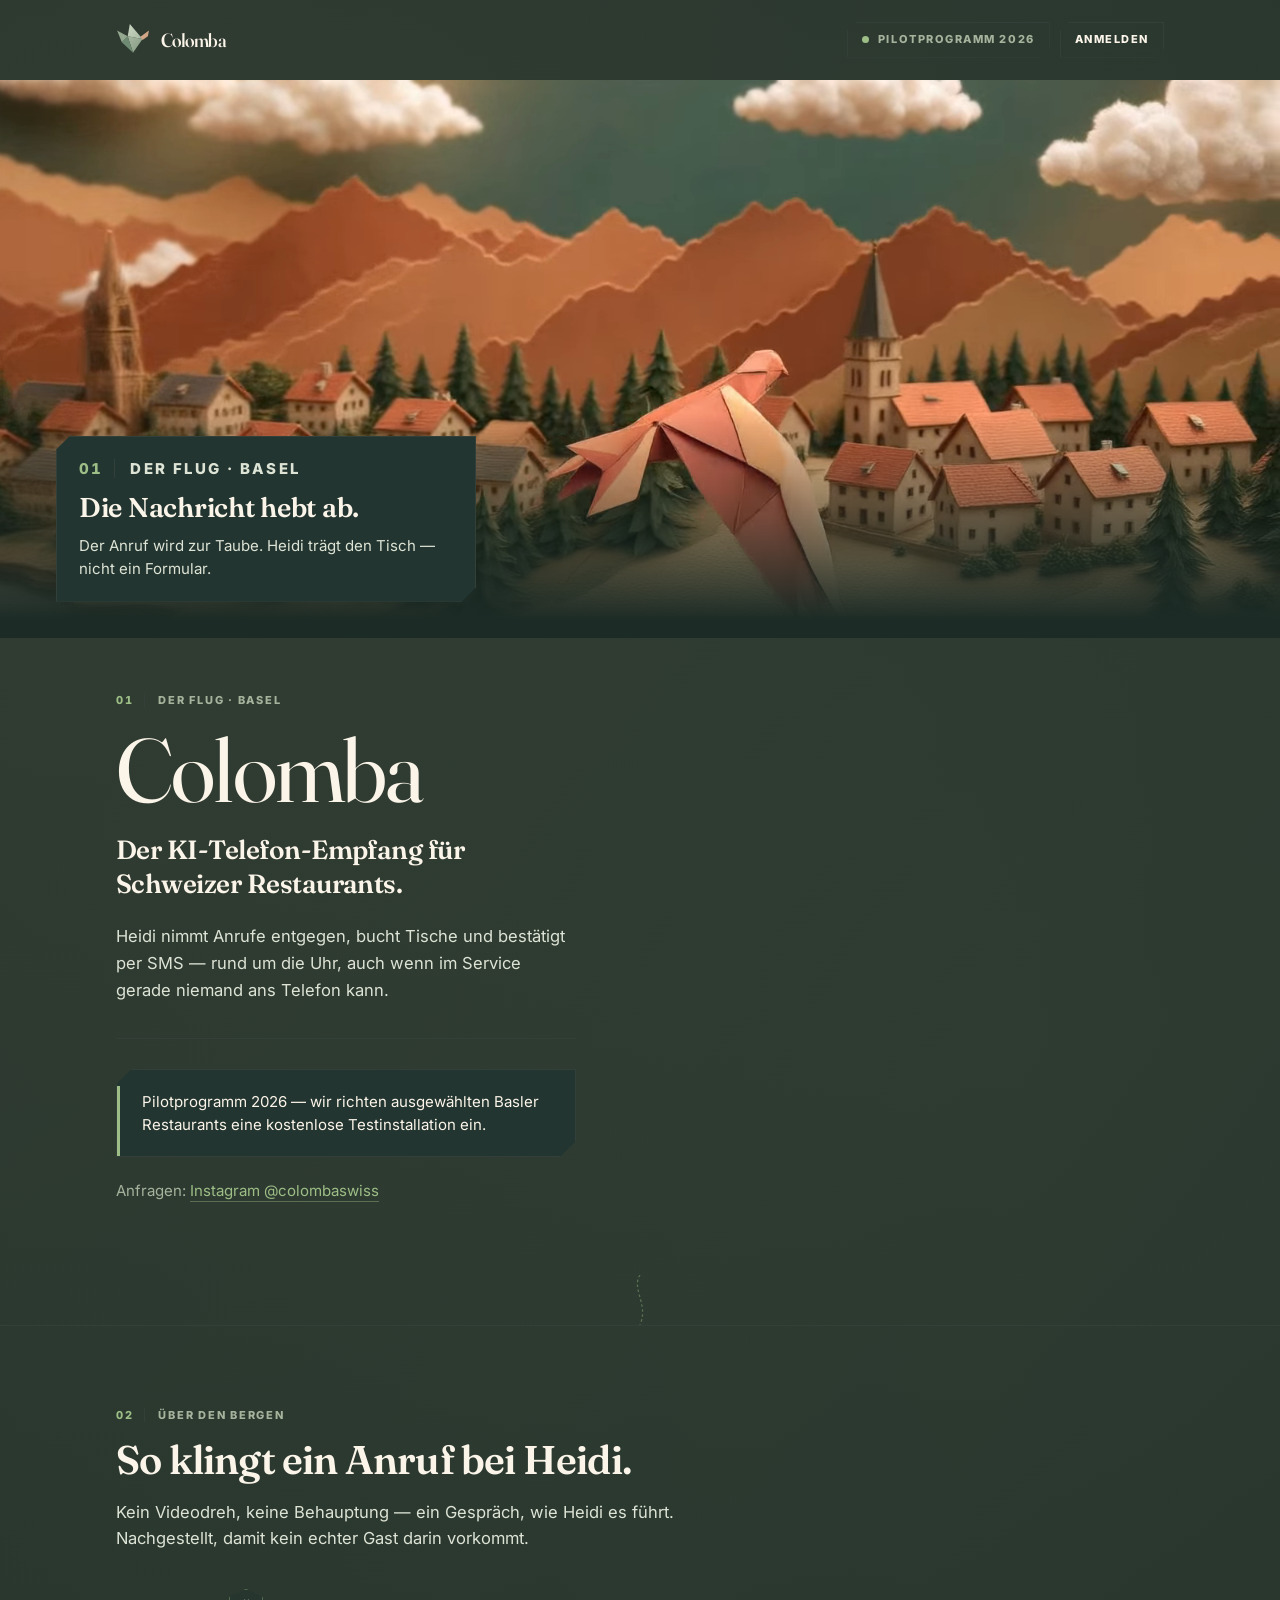
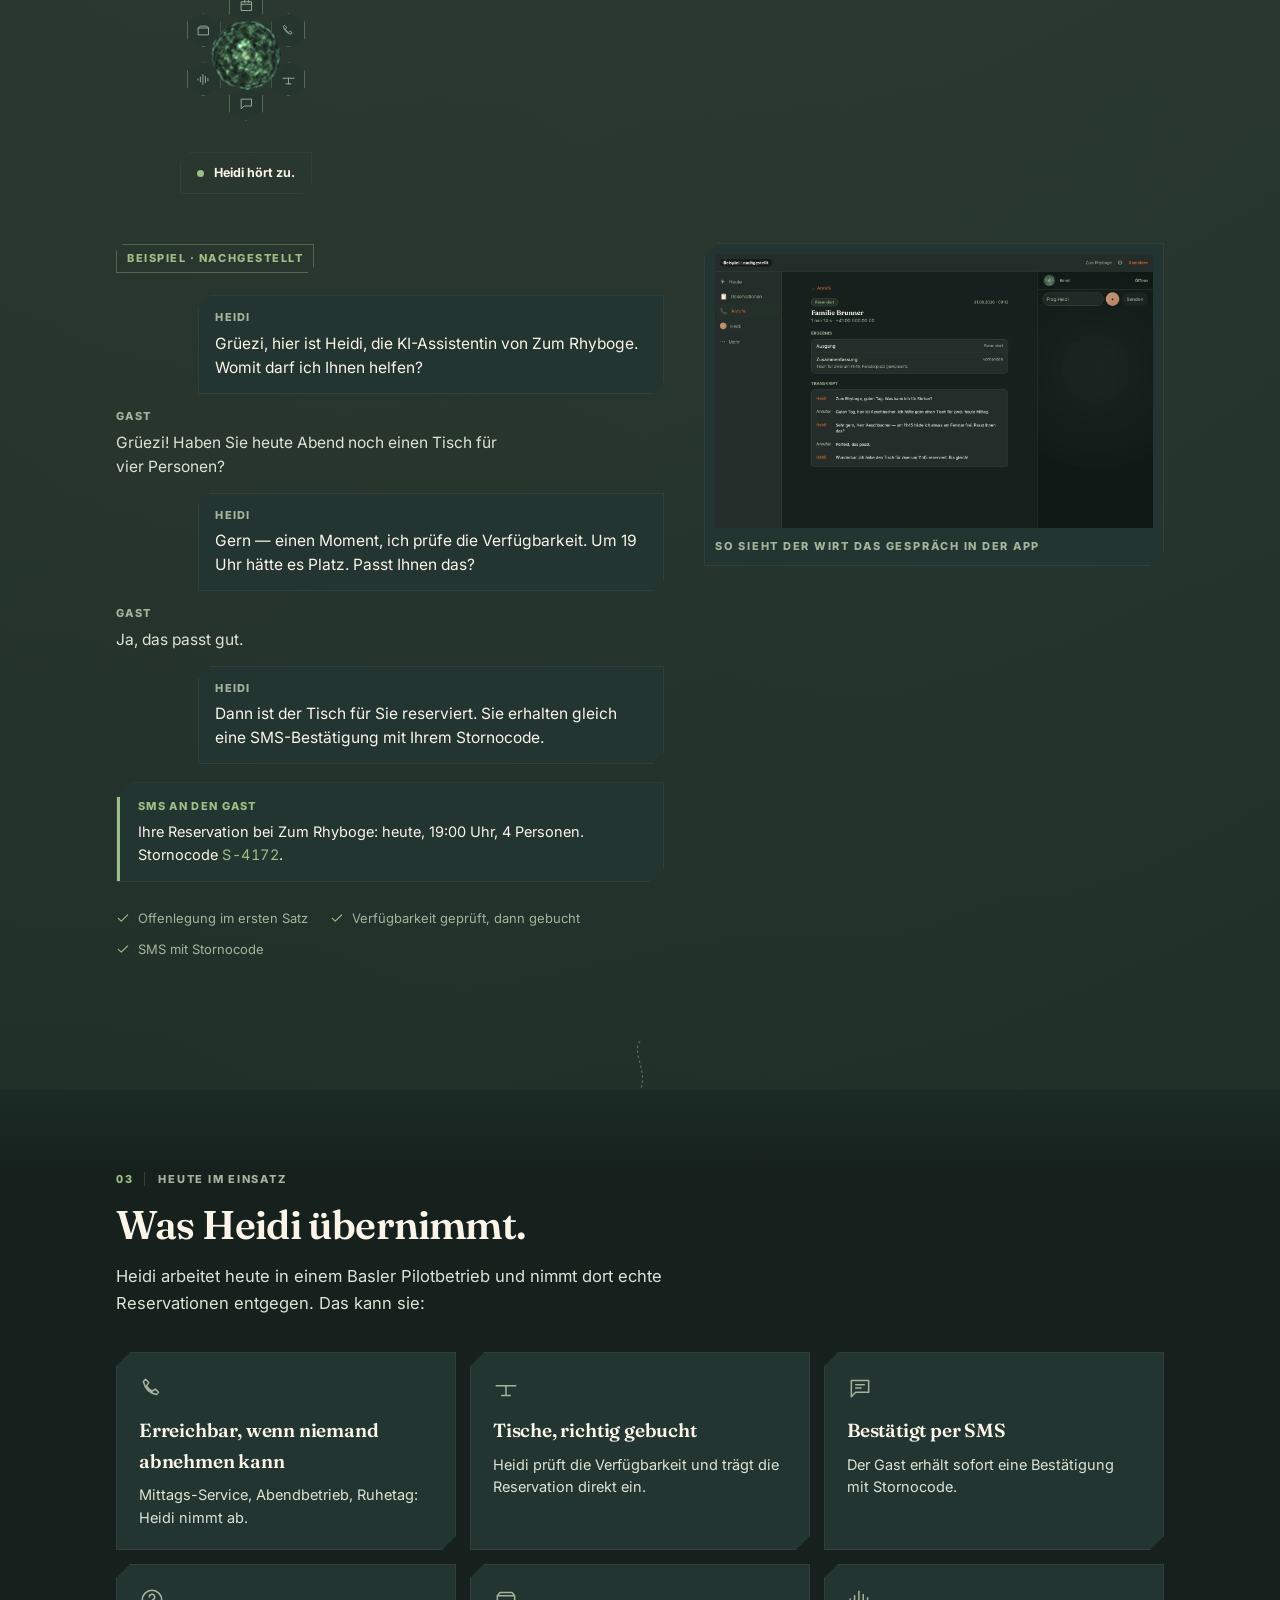
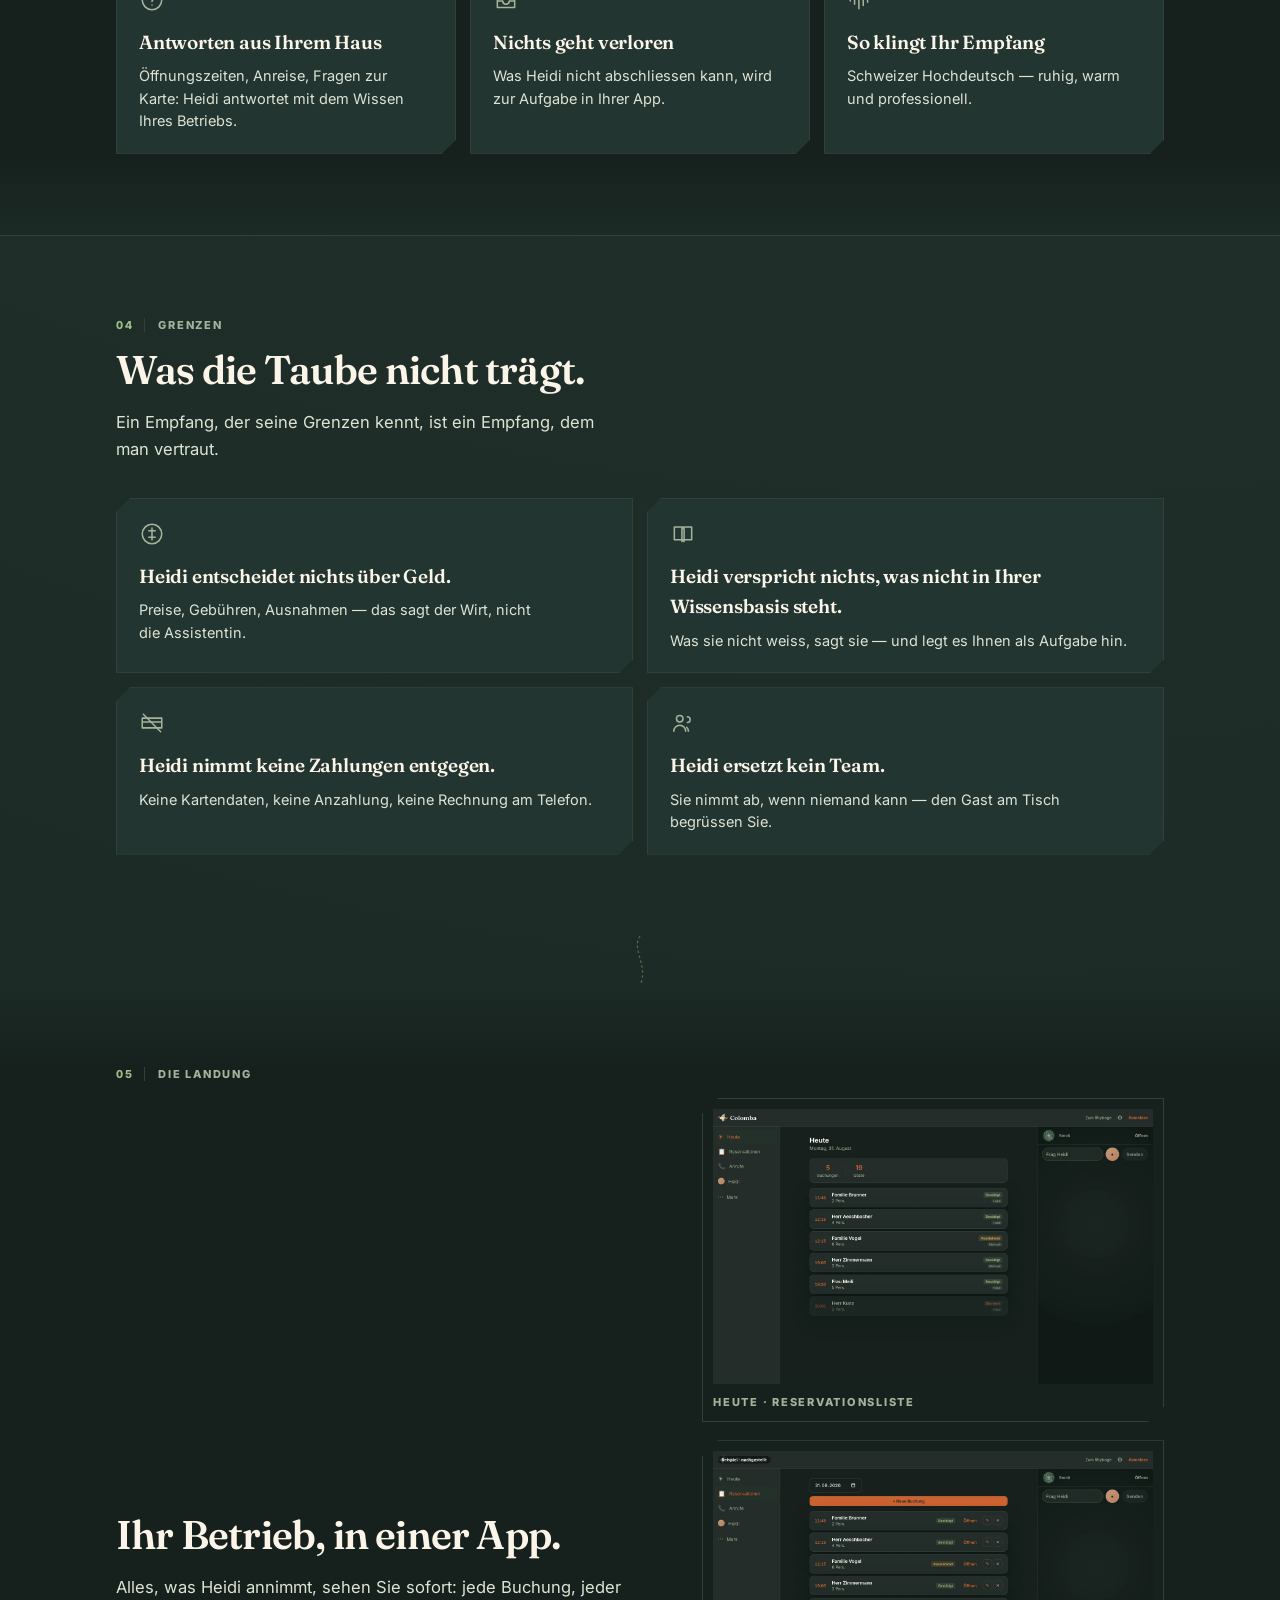
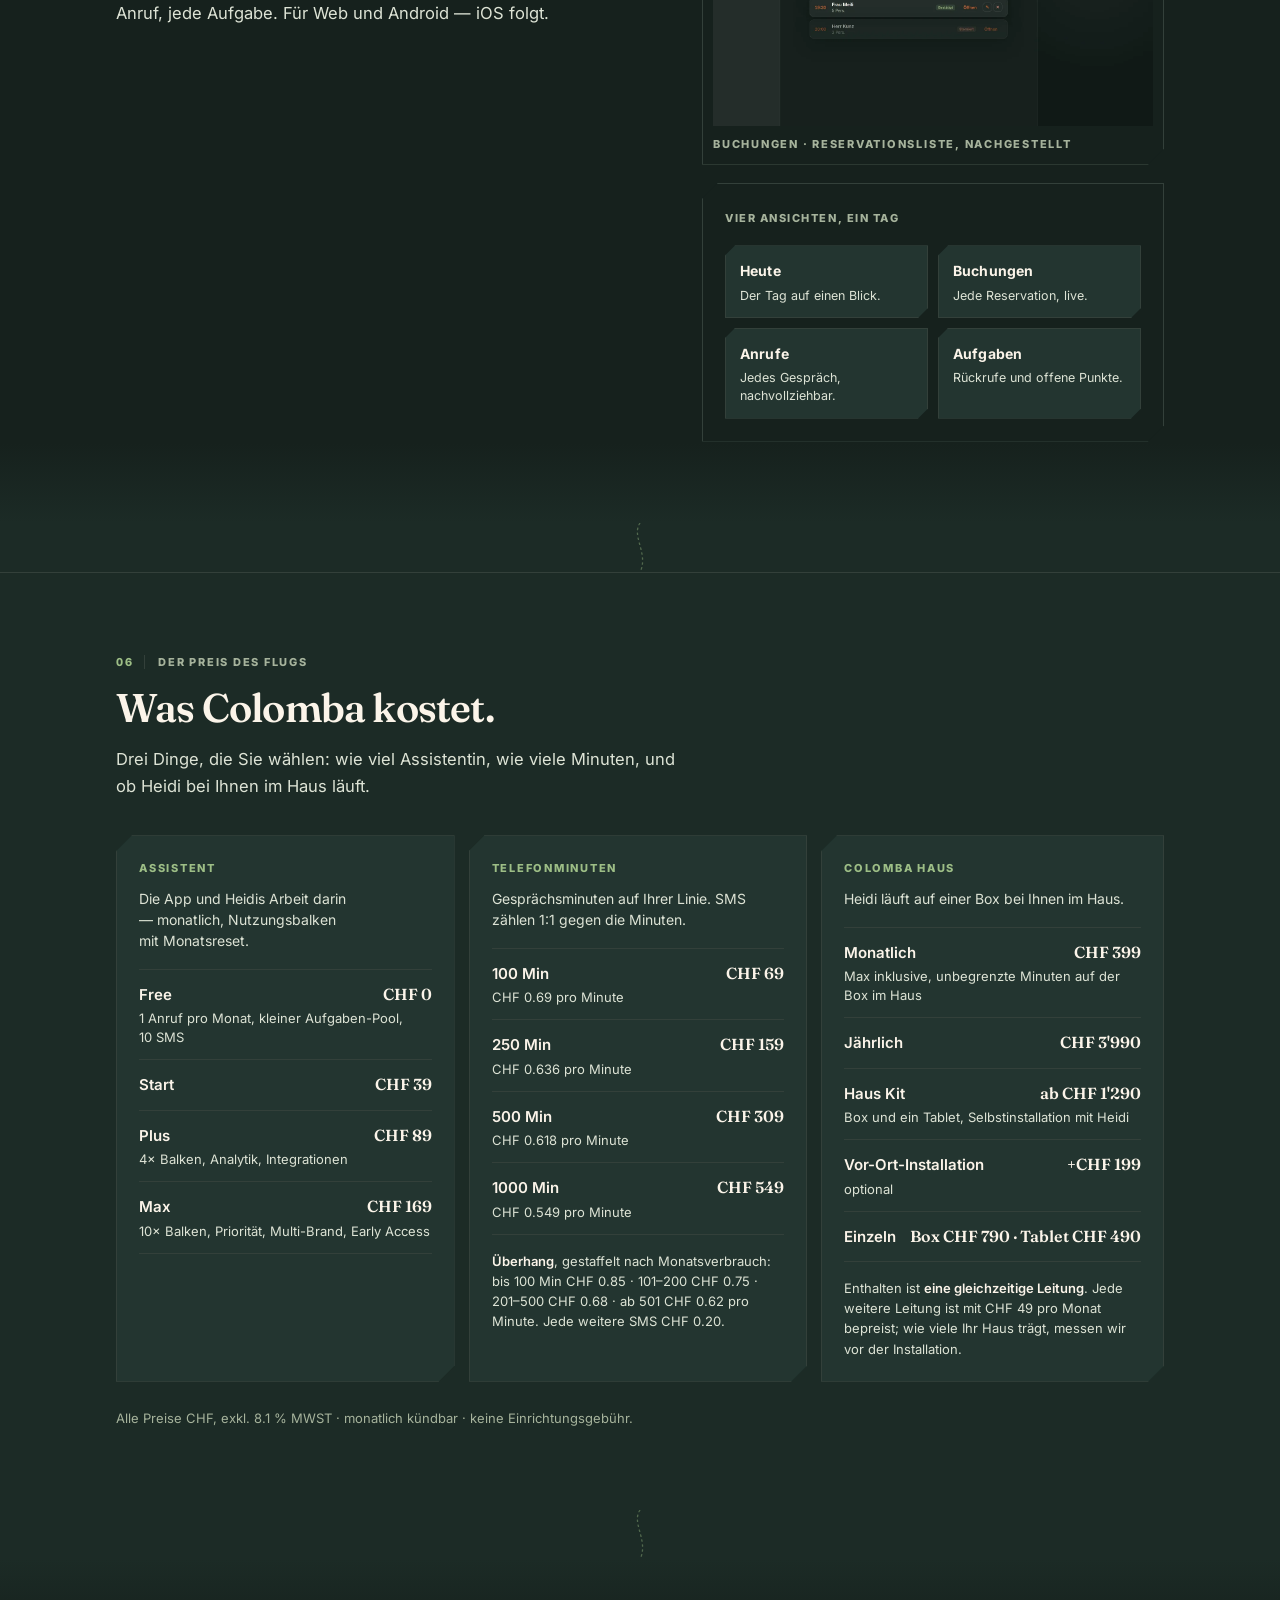
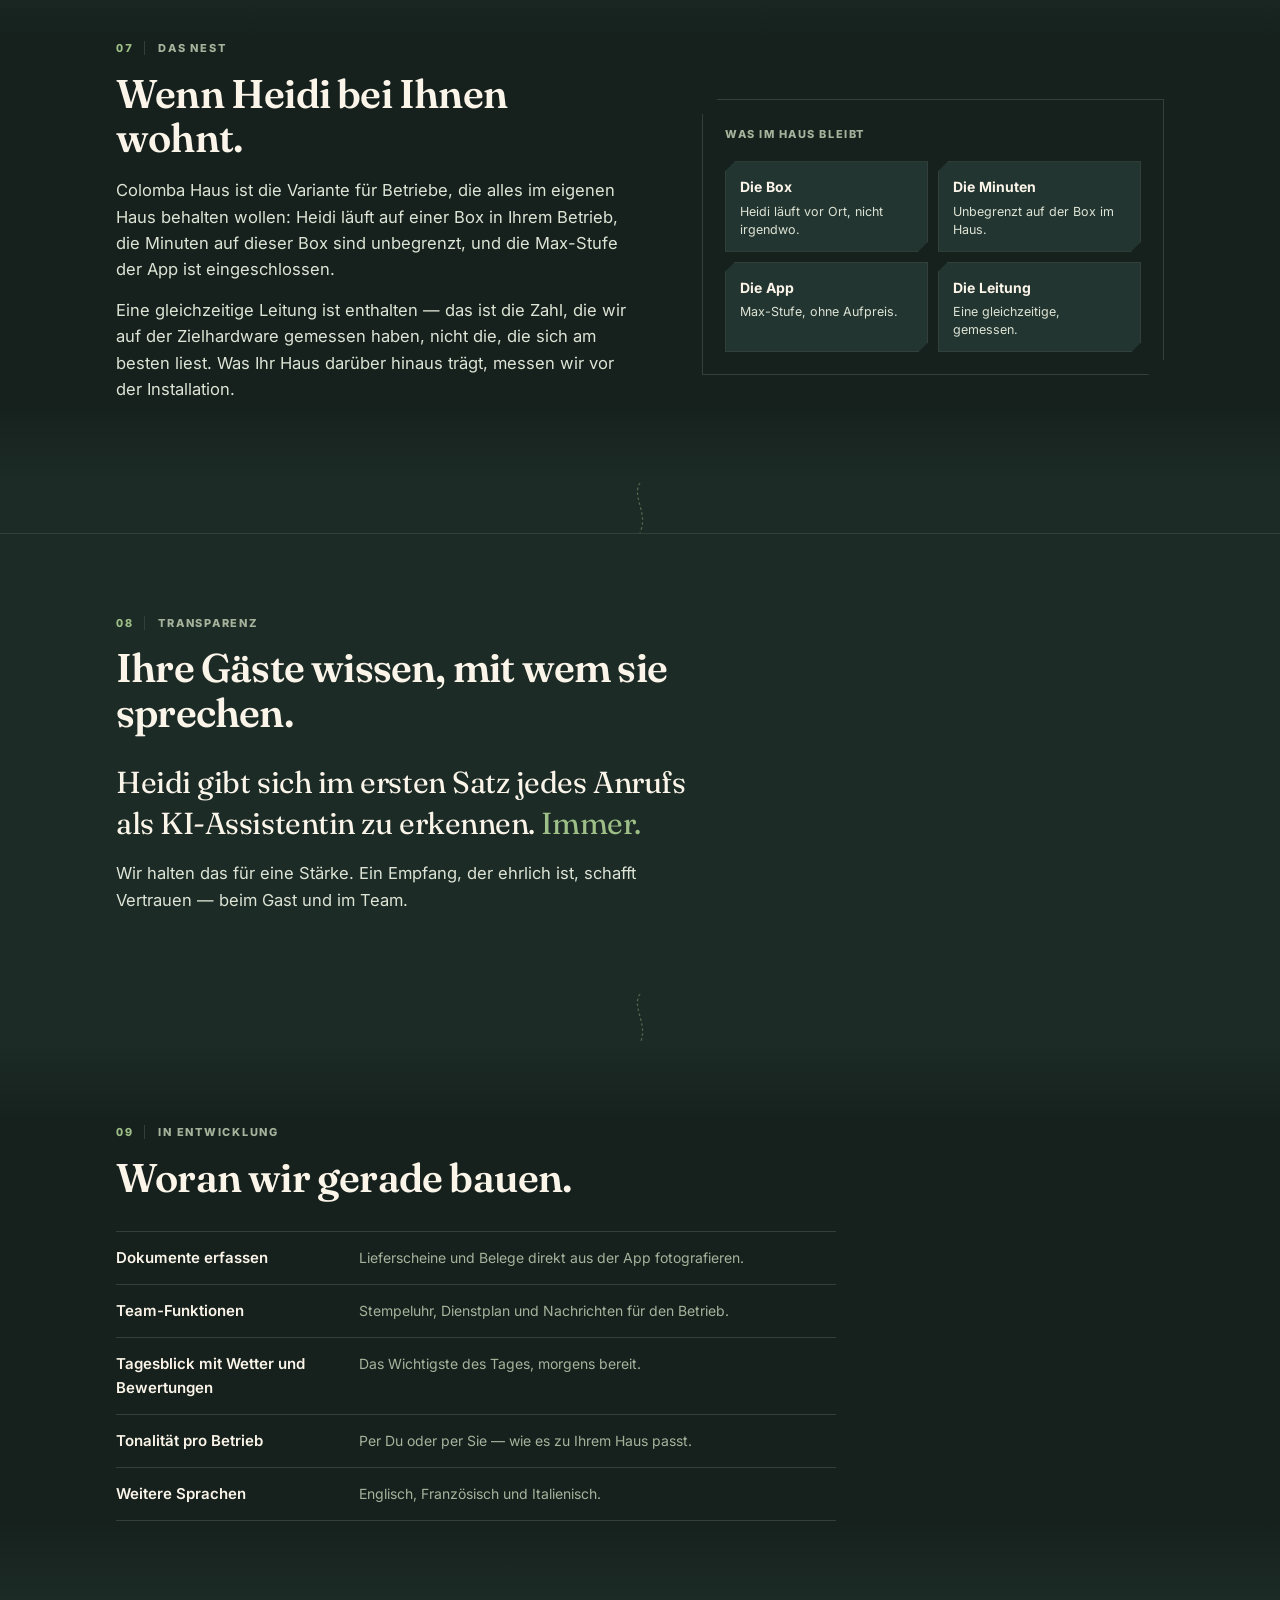
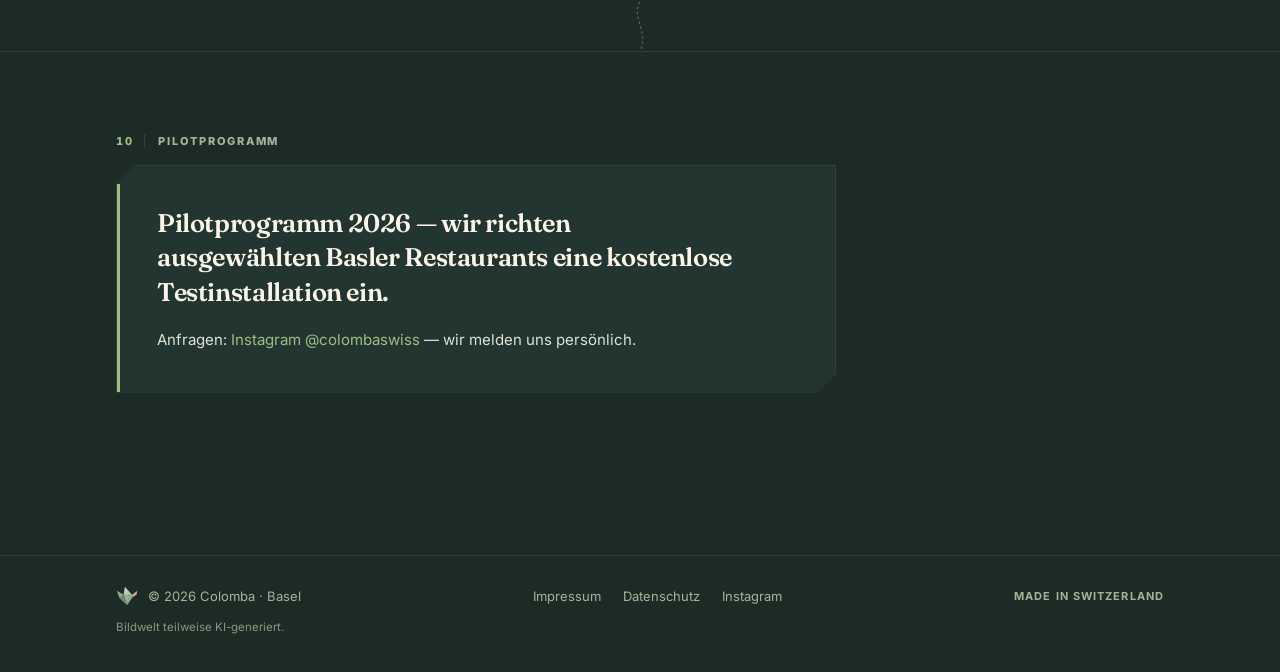
==== index.html @ 9719a05d "staging: WEBSITE-FLUG-V1.3 — Papier-Hero spielt einmal, Crossfade zurück zum Standbild Video (Romans" ====
<!doctype html>
<html lang="de-CH">
<head>
<meta charset="utf-8">
<meta name="robots" content="noindex, nofollow">
<meta name="viewport" content="width=device-width, initial-scale=1">
<title>Colomba — KI-Telefon-Empfang für Schweizer Restaurants</title>
<meta name="description" content="Der KI-Telefon-Empfang für Schweizer Restaurants. Heidi nimmt Anrufe entgegen, bucht Tische und bestätigt per SMS — rund um die Uhr, auch wenn im Service gerade niemand ans Telefon kann.">
<link rel="canonical" href="https://colomba-swiss.ch/">
<!-- i18n-ready: DE ships first. EN/FR/IT land as /en/ /fr/ /it/ siblings of this file;
     hreflang links activate here when the first sibling exists. -->
<meta property="og:type" content="website">
<meta property="og:title" content="Colomba — KI-Telefon-Empfang für Schweizer Restaurants">
<meta property="og:description" content="Heidi nimmt Anrufe entgegen, bucht Tische und bestätigt per SMS — rund um die Uhr, auch wenn im Service gerade niemand ans Telefon kann.">
<meta property="og:url" content="https://colomba-swiss.ch/">
<meta property="og:locale" content="de_CH">
<meta property="og:image" content="https://colomba-swiss.ch/assets/og-card.png">
<meta property="og:image:width" content="1200">
<meta property="og:image:height" content="630">
<meta name="twitter:card" content="summary_large_image">
<meta name="theme-color" content="#1C2B26">
<link rel="icon" href="assets/favicon.svg" type="image/svg+xml">
<link rel="icon" href="assets/favicon-32.png" sizes="32x32" type="image/png">
<link rel="apple-touch-icon" href="assets/apple-touch-icon.png">
<link rel="preload" href="assets/fonts/fraunces-var.woff2" as="font" type="font/woff2" crossorigin>
<link rel="preload" href="assets/fonts/inter-var.woff2" as="font" type="font/woff2" crossorigin>
<style>
/* ==========================================================================
   colomba-swiss.ch — Elite rebuild (WEBSITE-ELITE-1)
   Brand lineage: brand-kit / live-page / colomba-website.dc.html
   Ground forest #1C2B26 · cream #FBF4E9 · sage #A6B39C · olive #9DBE86
   terracotta #C89B7B (warm accent — speaking / hover only, never state-idle)
   Type: Fraunces (display, variable) · Inter (UI, variable) — self-hosted.
   Signature geometry: cut corners (clip-path notches), from the founder canvas.
   ========================================================================== */

@font-face {
  font-family: "Fraunces";
  src: url("assets/fonts/fraunces-var.woff2") format("woff2");
  font-weight: 100 900;
  font-stretch: normal;
  font-display: swap;
}
@font-face {
  font-family: "Inter";
  src: url("assets/fonts/inter-var.woff2") format("woff2");
  font-weight: 100 900;
  font-display: swap;
}

:root {
  --forest: #1C2B26;
  --forest-2: #233530;
  --forest-deep: #16211D;
  --hairline: #33403A;
  --cream: #FBF4E9;
  --sage: #A6B39C;
  --text: #DDE3D5;
  --olive: #9DBE86;
  --terra: #C89B7B;
  --terra-deep: #B47D5D;

  --serif: "Fraunces", Georgia, "Times New Roman", serif;
  --sans: "Inter", -apple-system, BlinkMacSystemFont, "Segoe UI", "Helvetica Neue", Arial, sans-serif;

  --wrap: 1160px;
  --pad-x: clamp(20px, 5vw, 56px);
}

* { box-sizing: border-box; }
html { -webkit-text-size-adjust: 100%; scroll-behavior: smooth; }
@media (prefers-reduced-motion: reduce) {
  html { scroll-behavior: auto; }
}

body {
  margin: 0;
  background:
    radial-gradient(circle at 78% 12%, rgba(157, 190, 134, .08), transparent 42%),
    radial-gradient(circle at 6% 4%, rgba(200, 155, 123, .09), transparent 30%),
    var(--forest);
  color: var(--cream);
  font-family: var(--sans);
  font-size: 16.5px;
  line-height: 1.6;
  -webkit-font-smoothing: antialiased;
}

::selection { background: rgba(200, 155, 123, .32); color: var(--cream); }

.wrap { max-width: var(--wrap); margin: 0 auto; padding-left: var(--pad-x); padding-right: var(--pad-x); }

a { color: var(--olive); text-decoration: none; }
a:hover { color: var(--terra); }
a:focus-visible, button:focus-visible {
  outline: 2px solid var(--olive);
  outline-offset: 3px;
  border-radius: 2px;
}

.skip {
  position: absolute; left: -999px; top: 8px;
  background: var(--forest-2); color: var(--cream);
  padding: 10px 16px; z-index: 20; border: 1px solid var(--hairline);
}
.skip:focus { left: 8px; }

/* Cut-corner motif — the founder canvas' notch geometry */
.cut {
  --cut: 12px;
  clip-path: polygon(var(--cut) 0, 100% 0, 100% calc(100% - var(--cut)), calc(100% - var(--cut)) 100%, 0 100%, 0 var(--cut));
}

.eyebrow {
  font-size: 11px; font-weight: 800; letter-spacing: .16em; text-transform: uppercase;
  color: var(--sage); margin: 0 0 14px;
}

/* ---------------------------------------------------------------- header */
header.site {
  /* Kurzform mit 0 hätte die seitliche Polsterung von .wrap gelöscht. */
  padding: 22px var(--pad-x);
}
.site-inner {
  display: flex; align-items: center; justify-content: space-between; gap: 16px; flex-wrap: wrap;
}
.mark { display: flex; align-items: center; gap: 11px; color: var(--cream); }
.mark img { display: block; width: 34px; height: 34px; }
.mark b {
  font-family: var(--serif);
  font-variation-settings: "wght" 560, "opsz" 105;
  font-size: 19px; letter-spacing: -.03em; font-weight: normal;
}
.pilot-chip {
  --cut: 9px;
  display: inline-flex; align-items: center; gap: 9px; padding: 8px 14px;
  border: 1px solid var(--hairline); color: var(--sage);
  font-size: 11px; font-weight: 800; letter-spacing: .14em; text-transform: uppercase;
  white-space: nowrap;
}
.pilot-chip:hover { color: var(--cream); border-color: var(--sage); }
.dot { width: 7px; height: 7px; border-radius: 999px; background: var(--olive); flex: none; }
@keyframes pulse { 0%, 100% { transform: scale(.9); opacity: .7 } 50% { transform: scale(1.15); opacity: 1 } }
.dot.live { animation: pulse 1.6s infinite; }

/* ------------------------------------------------------------------ hero */
/* Die padding-Kurzform hat die seitliche Polsterung von .wrap überschrieben —
   auf 390 px klebte der Hero am linken Rand, während der Kopf eingerückt war.
   Vorbestehend, hier mitgenommen. */
/* ------------------------------------------------------------ paper hero */
/* Full-bleed opener (WEBSITE-FLUG-V1.2) — Romans Bild «Der Flug», Kapitel 01.
   Kein harter Rand: das Bild löst sich über einen Verlauf in --forest auf, nie eine
   Textur- oder Hard-Cut-Kante. Die Karte unten links liegt frei über dem Bild. */
.paper-hero { position: relative; overflow: hidden; }
.paper-hero-media {
  position: relative; width: 100%; height: clamp(320px, 62vh, 720px);
}
.paper-hero-media picture, .paper-hero-media img, .paper-hero-media video {
  position: absolute; inset: 0; display: block; width: 100%; height: 100%; object-fit: cover;
}
/* V1.3 HERO-MOTION: video is the enhancement, the still (poster, same asset)
   is the resting state underneath. Opacity-only crossfade both ways — never
   removed from layout, so no reflow when it starts or ends. Autoplay-once,
   no loop: `is-active` is added by site.js right before .play() and removed
   on the `ended` event, which is what drives the fade back to the still. */
.paper-hero-video { opacity: 0; transition: opacity .8s ease; pointer-events: none; }
.paper-hero-video.is-active { opacity: 1; }
.paper-hero::after {
  content: ""; position: absolute; left: 0; right: 0; bottom: 0; height: 40%;
  background: linear-gradient(to bottom, rgba(28,43,38,0) 0%, var(--forest) 92%);
  pointer-events: none;
}
.paper-hero-card {
  --cut: 14px;
  position: absolute; left: var(--pad-x); bottom: clamp(20px, 4vh, 40px);
  max-width: 420px; background: var(--forest-2); border: 1px solid var(--hairline);
  padding: 20px 22px; z-index: 2;
}
.paper-hero-card .eyebrow { margin-bottom: 10px; }
.paper-hero-card h2 {
  font-family: var(--serif); font-weight: 600; font-size: clamp(1.3rem, 2.6vw, 1.7rem);
  line-height: 1.25; letter-spacing: -.01em; margin: 0 0 10px; color: var(--cream);
}
.paper-hero-card p { margin: 0; color: var(--text); font-size: 15px; line-height: 1.55; }
@media (max-width: 880px) {
  .paper-hero-media { height: 46vh; min-height: 240px; }
  .paper-hero-card {
    position: static; max-width: none; margin: 0; border-top: none;
  }
  .paper-hero::after { display: none; }
}

.hero { padding: clamp(24px, 6vh, 72px) var(--pad-x) clamp(40px, 8vh, 96px); }
.hero-grid {
  display: flex; flex-wrap: wrap; align-items: center;
  gap: clamp(28px, 5vw, 64px);
}
.hero-copy { flex: 1 1 400px; min-width: 280px; }
h1 {
  font-family: var(--serif); font-weight: 400;
  font-size: clamp(3.4rem, 9vw, 5.6rem); line-height: 1.0; letter-spacing: -.02em;
  margin: 0; color: var(--cream);
}
.claim {
  font-family: var(--serif); font-weight: 600;
  font-size: clamp(1.25rem, 2.4vw, 1.65rem); line-height: 1.3; letter-spacing: -.02em;
  max-width: 24ch; margin: 18px 0 0; color: var(--cream);
}
.lead {
  font-size: 16.5px; line-height: 1.62; max-width: 46ch;
  margin: 22px 0 0; color: var(--text); text-wrap: pretty;
}
.hero-rule { width: 100%; max-width: 460px; height: 1px; background: var(--hairline); border: 0; margin: 34px 0 0; }

/* CTA slot — fallback active; the call variant flips on when the line is live */
.cta { margin: 30px 0 0; max-width: 460px; }
.cta-call {
  --cut: 14px;
  display: block; padding: 20px 22px; background: var(--forest-2);
  border: 1px solid var(--hairline); color: var(--cream);
}
.cta-call .big {
  font-family: var(--serif); font-weight: 600; font-size: 21px; letter-spacing: -.01em;
  display: block; color: var(--cream);
}
.cta-call .tel { display: block; margin-top: 6px; color: var(--olive); font-size: 17px; font-variant-numeric: tabular-nums; }
.cta-call:hover { border-color: var(--olive); }
.pilot-card {
  --cut: 16px;
  position: relative; padding: 20px 22px 20px 25px; background: var(--forest-2);
  border: 1px solid var(--hairline);
}
.pilot-card::before {
  content: ""; position: absolute; left: 0; top: 16px; bottom: 0; width: 3px; background: var(--olive);
}
.pilot-card p { margin: 0; font-size: 15px; line-height: 1.55; color: var(--cream); text-wrap: pretty; }
.contact-line { margin: 22px 0 0; font-size: 15px; color: var(--sage); }
.contact-line a { border-bottom: 1px solid rgba(157, 190, 134, .4); padding-bottom: 1px; }

/* orb stage */
.hero-stage { flex: 1 1 340px; min-width: 260px; display: flex; flex-direction: column; align-items: center; gap: 18px; }
/* Kapitel-02-Grösse — der Orb ist hier ein Akzent neben dem Gespräch, keine Hero-Bühne mehr. */
.hero-stage--compact { flex: none; max-width: 180px; margin: 28px 0 0; gap: 10px; }
.hero-stage--compact .stage-box { max-width: 150px; }
.stage-box { position: relative; width: 100%; max-width: 420px; aspect-ratio: 1; }
.ring { position: absolute; inset: 0; pointer-events: none; --r: calc(50% - 26px); }
.ring .node {
  position: absolute; transform: translate(-50%, -50%);
  width: 34px; height: 34px; display: grid; place-items: center;
  border: 1px solid rgba(157, 190, 134, .38);
  background: rgba(35, 53, 48, .55);
  clip-path: polygon(50% 0, 100% 25%, 100% 75%, 50% 100%, 0 75%, 0 25%);
}
.ring svg { display: block; }
.orb-mount { position: absolute; left: 50%; top: 50%; width: 62%; height: 62%; transform: translate(-50%, -50%); }
/* Static ember: the resting light before (or instead of) WebGL — a bright,
   saturated centre falling off fast, per the design-bar »light, not fog« rule. */
.ember {
  position: absolute; inset: 0; border-radius: 999px;
  background:
    radial-gradient(circle at 50% 50%, rgba(251, 244, 233, .85) 0%, rgba(168, 205, 150, .55) 7%, rgba(110, 138, 118, .28) 22%, rgba(62, 90, 76, .12) 40%, transparent 62%);
  transition: opacity 1.2s ease;
}
.ember.faded { opacity: 0; }
.orb-mount heidi-orb { position: absolute; inset: 0; }
.status-chip {
  --cut: 10px;
  display: inline-flex; align-items: center; gap: 10px; padding: 10px 16px;
  border: 1px solid var(--hairline);
  font-size: 12.5px; font-weight: 700; color: var(--cream);
}

/* -------------------------------------------------------------- sections */
section.band { padding: clamp(48px, 9vh, 104px) 0; border-top: 1px solid var(--hairline); }
/* Weicher Verlauf statt harter Naht (WEBSITE-FLUG-V1.2, Polierstelle a): kein border-top mehr
   auf den Tiefen-Bändern — die Kante ist der Verlauf selbst, ~80px an jedem Rand. */
section.band.deep {
  border-top: none;
  background: linear-gradient(to bottom,
    var(--forest) 0, var(--forest-deep) 80px,
    var(--forest-deep) calc(100% - 80px), var(--forest) 100%);
}
h2 {
  font-family: var(--serif); font-weight: 600;
  font-size: clamp(1.7rem, 4vw, 2.5rem); line-height: 1.12; letter-spacing: -.02em;
  margin: 0; color: var(--cream); max-width: 22ch;
}
.band-lead { margin: 16px 0 0; max-width: 56ch; color: var(--text); text-wrap: pretty; }

/* reveal — armed only when JS is live (html.js), so no-JS renders everything */
.js .rv { opacity: 0; transform: translateY(14px); transition: opacity .7s ease, transform .7s ease; }
.js .rv.in { opacity: 1; transform: none; }
@media (prefers-reduced-motion: reduce) {
  .js .rv { opacity: 1; transform: none; transition: none; }
}

/* --------------------------------------------------- call scene (Anruf) */
.anruf-grid { display: flex; flex-wrap: wrap; gap: clamp(24px, 4vw, 40px); align-items: flex-start; margin: 36px 0 0; }
.scene { max-width: 640px; margin: 0; flex: 1 1 460px; }
.call-shot {
  /* Polierstelle b: 380px -> ~460px, damit auf der Platte erkennbar ist, DASS es ein
     Transkript ist. scene(460) + call-shot(460) + gap(<=40) = <=960px, passt locker in
     --wrap: 1160px bei 1440 — kein Wechsel unter die Bubbles nötig. */
  --cut: 14px;
  flex: 0 1 460px; min-width: 260px; max-width: 460px; margin: 0;
  background: var(--forest-2); border: 1px solid var(--hairline); padding: 10px;
}
.call-shot picture, .call-shot img { display: block; width: 100%; height: auto; aspect-ratio: 16 / 10; object-fit: cover; }
.call-shot figcaption { margin: 10px 0 0; }
.scene-tag {
  display: inline-block; font-size: 11px; font-weight: 800; letter-spacing: .14em;
  text-transform: uppercase; color: var(--olive); border: 1px solid rgba(157, 190, 134, .35);
  padding: 5px 10px; --cut: 7px;
}
.bubbles { list-style: none; margin: 22px 0 0; padding: 0; display: flex; flex-direction: column; gap: 14px; }
.bubble { max-width: 85%; }
.bubble .who {
  display: block; font-size: 11px; font-weight: 800; letter-spacing: .12em;
  text-transform: uppercase; color: var(--sage); margin: 0 0 5px;
}
.bubble p { margin: 0; font-size: 15.5px; line-height: 1.55; text-wrap: pretty; }
.bubble.guest { align-self: flex-start; }
.bubble.guest p { color: var(--text); }
.bubble.heidi { align-self: flex-end; }
.bubble.heidi > div {
  --cut: 12px;
  background: var(--forest-2); border: 1px solid var(--hairline); padding: 13px 16px;
}
.bubble.heidi p { color: var(--cream); }
.bubble.sms { align-self: flex-end; width: 100%; max-width: 100%; margin-top: 4px; }
.sms-card {
  --cut: 14px;
  position: relative; background: var(--forest-2); border: 1px solid var(--hairline);
  padding: 15px 18px 15px 21px;
}
.sms-card::before { content: ""; position: absolute; left: 0; top: 14px; bottom: 0; width: 3px; background: var(--olive); }
.sms-card .who { color: var(--olive); }
.sms-card p { color: var(--cream); font-size: 14.5px; }
.sms-card .code { font-variant-numeric: tabular-nums; letter-spacing: .04em; color: var(--olive); }

/* staged play-in */
.scene.armed .bubble { opacity: 0; transform: translateY(10px); }
.scene.play .bubble {
  animation: rise .6s ease forwards;
  animation-delay: calc(var(--i) * .9s);
}
@keyframes rise { to { opacity: 1; transform: none; } }
@media (prefers-reduced-motion: reduce) {
  .scene.armed .bubble { opacity: 1; transform: none; animation: none; }
}

.scene-facts { display: flex; flex-wrap: wrap; gap: 10px 22px; margin: 26px 0 0; padding: 0; list-style: none; }
.scene-facts li { font-size: 13px; color: var(--sage); display: flex; align-items: center; gap: 8px; }
.scene-facts .tick { color: var(--olive); }

/* ----------------------------------------------------------- capability */
.cards {
  display: grid; grid-template-columns: repeat(auto-fit, minmax(min(260px, 100%), 1fr));
  gap: 14px; margin: 36px 0 0;
}
@media (min-width: 900px) {
  .cards { grid-template-columns: repeat(3, 1fr); }
  /* Grenzen sind vier — zwei mal zwei liest sich als Satz, drei plus eins als Rest. */
  .cards.pairs { grid-template-columns: repeat(2, 1fr); }
}
.card {
  --cut: 14px;
  background: var(--forest-2); border: 1px solid var(--hairline);
  padding: 22px 22px 20px;
}
.card svg { display: block; margin: 0 0 14px; }
.card h3 {
  font-family: var(--serif); font-weight: 600; font-size: 19px; letter-spacing: -.01em;
  margin: 0; color: var(--cream);
}
.card p { margin: 8px 0 0; font-size: 14.5px; line-height: 1.55; color: var(--text); text-wrap: pretty; }

/* ----------------------------------------------------------------- app */
.app-grid { display: flex; flex-wrap: wrap; gap: clamp(28px, 5vw, 64px); align-items: center; margin-top: 8px; }
.app-copy { flex: 1 1 380px; min-width: 280px; }
.app-visual { flex: 1 1 320px; min-width: 260px; }
.rail {
  --cut: 16px;
  background: var(--forest-deep); border: 1px solid var(--hairline);
  padding: 26px 22px 22px;
}
.rail-title { font-size: 11px; font-weight: 800; letter-spacing: .14em; text-transform: uppercase; color: var(--sage); margin: 0 0 18px; }
.rail-tabs { display: grid; grid-template-columns: repeat(2, 1fr); gap: 10px; }
.rail-tab {
  --cut: 10px;
  border: 1px solid var(--hairline); padding: 14px 14px 12px; background: var(--forest-2);
}
.rail-tab b { display: block; font-size: 14px; font-weight: 700; color: var(--cream); letter-spacing: .01em; }
.rail-tab span { display: block; margin-top: 4px; font-size: 12.5px; color: var(--text); line-height: 1.45; }
.app-shot {
  --cut: 16px;
  background: var(--forest-deep); border: 1px solid var(--hairline); padding: 10px; margin: 0 0 18px;
}
.app-shot picture, .app-shot img { display: block; width: 100%; height: auto; aspect-ratio: 16 / 10; object-fit: cover; }
.app-shot figcaption { margin: 10px 0 0; }

/* --------------------------------------------------------- transparency */
.quote {
  font-family: var(--serif); font-weight: 400;
  font-size: clamp(1.3rem, 3vw, 1.9rem); line-height: 1.35; letter-spacing: -.015em;
  max-width: 30ch; margin: 26px 0 0; color: var(--cream);
}
.quote em { font-style: normal; color: var(--olive); }

/* --------------------------------------------------------------- kommt */
.kommt { list-style: none; margin: 30px 0 0; padding: 0; max-width: 720px; }
.kommt li {
  display: flex; flex-wrap: wrap; gap: 4px 18px; align-items: baseline;
  padding: 14px 0; border-top: 1px solid var(--hairline);
}
.kommt li:last-child { border-bottom: 1px solid var(--hairline); }
.kommt b { flex: 0 0 15em; font-weight: 600; color: var(--cream); font-size: 15px; }
.kommt span { flex: 1 1 240px; color: var(--sage); font-size: 14px; line-height: 1.5; }

/* --------------------------------------------------------------- pilot */
.pilot-final {
  --cut: 18px;
  position: relative; background: var(--forest-2); border: 1px solid var(--hairline);
  padding: clamp(26px, 4vw, 40px);
  max-width: 720px;
}
.pilot-final::before { content: ""; position: absolute; left: 0; top: 18px; bottom: 0; width: 3px; background: var(--olive); }
.pilot-final .big {
  font-family: var(--serif); font-weight: 600;
  font-size: clamp(1.25rem, 2.6vw, 1.6rem); line-height: 1.35; letter-spacing: -.015em;
  margin: 0; color: var(--cream); text-wrap: pretty;
}
.pilot-final .after { margin: 18px 0 0; font-size: 15px; color: var(--text); }

/* -------------------------------------------------------------- footer */
footer.site {
  border-top: 1px solid var(--hairline);
  padding: 30px 0 36px; margin-top: clamp(48px, 9vh, 104px);
  font-size: 13px; color: var(--sage);
}
.foot-inner { display: flex; flex-wrap: wrap; align-items: center; justify-content: space-between; gap: 14px 24px; }
.foot-left { display: flex; align-items: center; gap: 10px; }
.foot-left img { width: 22px; height: 22px; }
.foot-links { display: flex; flex-wrap: wrap; gap: 4px 22px; }
.foot-links a { color: var(--sage); }
.foot-links a:hover { color: var(--cream); }
.madein { letter-spacing: .1em; text-transform: uppercase; font-weight: 700; font-size: 11px; }
.ai-image-note { margin: 10px 0 0; font-size: 11.5px; color: var(--sage); opacity: .8; }

/* -------------------------------------------------------------- legal */
.legal { max-width: 680px; padding: clamp(32px, 6vh, 64px) 0; }
.legal h1 { font-size: clamp(2.2rem, 6vw, 3.2rem); }
.legal h2 { font-size: 1.25rem; margin-top: 2.2em; max-width: none; }
.legal p, .legal li { color: var(--sage); font-size: 15.5px; line-height: 1.65; }
.legal .slot {
  --cut: 10px;
  display: inline-block; border: 1px dashed var(--hairline); color: var(--sage);
  padding: 2px 10px; font-size: 14px;
}

/* --------------------------------------------------------- responsive */
@media (max-width: 880px) {
  .hero { padding-top: 8px; }
  .hero-grid { gap: 22px; }
  .hero-stage { order: -1; gap: 10px; }
  .stage-box { max-width: 250px; }
  .ring { --r: calc(50% - 18px); }
  .ring .node { width: 30px; height: 30px; }
  .bubble { max-width: 94%; }
  .kommt b { flex-basis: 100%; }
  .call-shot { flex-basis: 100%; max-width: 100%; }
  .app-shot { max-width: 100%; }
}
@media (max-width: 560px) {
  /* Auf schmalen Geräten steht der Betrag unter seiner Zeile statt daneben:
     `white-space: nowrap` auf .num würde die Seite sonst breiter machen als das
     Fenster, und eine Seite, die seitlich scrollt, hat kein Layout mehr. */
  .price-list li { grid-template-columns: 1fr; }
  .price-list .num { text-align: left; white-space: normal; margin-top: 2px; }
}
@media (max-width: 480px) {
  body { font-size: 16px; }
  .rail-tabs { grid-template-columns: 1fr; }
}
/* ------------------------------------------------------- Kapitel «Der Flug» */
.eyebrow .ch {
  color: var(--olive); font-variant-numeric: tabular-nums;
  margin-right: 10px; padding-right: 10px; border-right: 1px solid var(--hairline);
}
.hero-kicker { margin: 0 0 16px; }

/* Die Flugbahn — EINE Bewegung, an jeder Kapitelnaht dieselbe: die gestrichelte
   Linie zieht sich einmal durch, wenn die Naht ins Bild kommt. Bei reduzierter
   Bewegung steht sie einfach da. Kein zweiter Effekt kommt dazu. */
.flightpath { width: 24px; height: clamp(38px, 5.5vh, 68px); margin: 0 auto; }
.flightpath svg { display: block; width: 100%; height: 100%; }
.flightpath path { stroke-dasharray: 5 7; }
.js .flightpath.rv { opacity: 1; transform: none; transition: none; }
.js .flightpath.rv path { stroke-dashoffset: 300; transition: stroke-dashoffset 1.8s ease-out; }
.js .flightpath.rv.in path { stroke-dashoffset: 0; }
@media (prefers-reduced-motion: reduce) {
  .js .flightpath.rv path { stroke-dashoffset: 0; transition: none; }
}

/* ------------------------------------------------------------- Kopf-Chips */
.chip-row { display: flex; align-items: center; gap: 10px; flex-wrap: wrap; }
.login-chip { color: var(--cream); }
.login-chip:hover { border-color: var(--olive); color: var(--cream); }

/* ------------------------------------------------------------------ Preis */
.prices {
  display: grid; grid-template-columns: repeat(auto-fit, minmax(min(280px, 100%), 1fr));
  gap: 14px; margin: 36px 0 0;
}
@media (min-width: 980px) { .prices { grid-template-columns: repeat(3, 1fr); } }
.price-card {
  --cut: 16px;
  background: var(--forest-2); border: 1px solid var(--hairline);
  padding: 24px 22px 22px; display: flex; flex-direction: column;
}
.price-kicker {
  font-size: 11px; font-weight: 800; letter-spacing: .16em; text-transform: uppercase;
  color: var(--olive); margin: 0;
}
.price-sub { margin: 10px 0 0; font-size: 14px; line-height: 1.5; color: var(--text); text-wrap: pretty; }
.price-list { list-style: none; margin: 18px 0 0; padding: 0; }
.price-list li {
  display: grid; grid-template-columns: 1fr auto; gap: 2px 14px; align-items: baseline;
  padding: 12px 0; border-top: 1px solid var(--hairline);
}
.price-list li:last-child { border-bottom: 1px solid var(--hairline); }
.price-list b { font-size: 15px; font-weight: 600; color: var(--cream); }
.price-list .num {
  font-family: var(--serif); font-weight: 600; font-size: 16px; color: var(--cream);
  font-variant-numeric: tabular-nums; white-space: nowrap; text-align: right;
}
.price-list .note { grid-column: 1 / -1; font-size: 13px; line-height: 1.45; color: var(--text); text-wrap: pretty; }
.price-foot { margin: 16px 0 0; font-size: 13px; line-height: 1.55; color: var(--text); text-wrap: pretty; }
.price-foot b { color: var(--cream); font-weight: 600; }
.price-legal { margin: 26px 0 0; font-size: 13px; color: var(--sage); }

/* ------------------------------------------------------------------- Haus */
.haus-grid { display: flex; flex-wrap: wrap; gap: clamp(28px, 5vw, 64px); align-items: center; margin-top: 8px; }
.haus-copy { flex: 1 1 380px; min-width: 280px; }
.haus-copy .band-lead + .band-lead { margin-top: 14px; }
.haus-visual { flex: 1 1 320px; min-width: 260px; }
</style>
<script type="application/ld+json">
{
  "@context": "https://schema.org",
  "@type": "Organization",
  "name": "Colomba",
  "url": "https://colomba-swiss.ch/",
  "logo": "https://colomba-swiss.ch/assets/favicon-512.png",
  "sameAs": ["https://www.instagram.com/colombaswiss/"],
  "address": { "@type": "PostalAddress", "addressLocality": "Basel", "addressCountry": "CH" }
}
</script>
</head>
<body>
<a class="skip" href="#main">Zum Inhalt springen</a>

<header class="site wrap">
  <div class="site-inner">
    <a class="mark" href="./" aria-label="Colomba — Startseite">
      <img src="assets/colomba-dove.svg" alt="" width="34" height="34">
      <b>Colomba</b>
    </a>
    <div class="chip-row">
      <a class="pilot-chip cut" href="#pilot">
        <span class="dot live" aria-hidden="true"></span>
        Pilotprogramm 2026
      </a>
      <a class="pilot-chip login-chip cut" href="https://api.colomba-swiss.ch/app/login">
        Anmelden
      </a>
    </div>
  </div>
</header>

<main id="main">

  <!-- ═══════════════════════════════════ HERO ═══════════════════════════ -->
  <!-- PAPIER-HERO (WEBSITE-FLUG-V1.2, 31.08.) — Romans Bild «Der Flug» ist jetzt im Baum
       (`assets/flug/01-aufbruch.jpg`). Vollbreite Szene, Karte unten links auf --forest-2
       mit Notch (.cut). Der bisherige Hero-Text (Claim/Lead/CTA/Pilot-Karte) bleibt darunter
       unverändert stehen; der Orb + Status-Chip sind aus dem Hero nach Kapitel 02 gewandert
       (die Stimme am Ziel, nicht die Reise). Papier ist NIE durchgehender Hintergrund — der
       Verlauf am unteren Bildrand ist der Wechsel Papier -> Forest.
       V1.3 HERO-MOTION: das Standbild bleibt die eigentliche Ruhelage; das Video ist reine
       Anreicherung. Es hat serverseitig KEINE <source> — site.js hängt sie nur an, wenn
       Viewport > 880px UND kein prefers-reduced-motion, dann .play(); auf `ended` fällt
       `is-active` wieder weg und die Opacity-Transition legt das Standbild wieder frei.
       Ohne JS bleibt es bei genau diesem Standbild (kein Autoplay-Attribut, keine Sources
       im Markup) — das IST der No-JS-Fallback, kein Sonderfall. -->
  <section class="paper-hero">
    <div class="paper-hero-media">
      <picture>
        <source type="image/webp" srcset="assets/flug/01-aufbruch.webp">
        <img src="assets/flug/01-aufbruch.jpg" width="1792" height="1008" loading="eager"
             alt="Papierberge, Tannen und ein Städtchen bei Nacht — eine Taube trägt einen Brief über eine gestrichelte Flugbahn (Illustration, Kapitel 01: Der Flug)">
      </picture>
      <video class="paper-hero-video" id="paper-hero-video" muted playsinline preload="none"
             width="1936" height="1040" aria-hidden="true" tabindex="-1"
             data-webm="assets/flug/01-aufbruch-motion.webm"
             data-mp4="assets/flug/01-aufbruch-motion.mp4"></video>
    </div>
    <div class="paper-hero-card cut">
      <p class="eyebrow"><span class="ch">01</span> Der Flug · Basel</p>
      <h2>Die Nachricht hebt ab.</h2>
      <p>Der Anruf wird zur Taube. Heidi trägt den Tisch — nicht ein Formular.</p>
    </div>
  </section>

  <section class="hero wrap">
    <div class="hero-grid">
      <div class="hero-copy">
        <p class="eyebrow hero-kicker"><span class="ch">01</span> Der Flug · Basel</p>
        <h1>Colomba</h1>
        <p class="claim">Der KI-Telefon-Empfang für Schweizer Restaurants.</p>
        <p class="lead">Heidi nimmt Anrufe entgegen, bucht Tische und bestätigt per SMS — rund um die Uhr, auch wenn im Service gerade niemand ans Telefon kann.</p>
        <hr class="hero-rule">

        <div class="cta">
          <!-- OWN-LINE-1 · CALL-CTA — «Die Leitung ist die Demo».
               Aktivieren, sobald die eigene Colomba-Demo-Nummer live und im
               Tenant-Routing verifiziert ist:
               1. `hidden` vom <a class="cta-call"> entfernen
               2. `hidden` auf <div class="cta-fallback"> setzen
               3. Nummer in href (tel:) und im sichtbaren Text eintragen.
          <a class="cta-call cut" href="tel:+41XXXXXXXXXX" hidden>
            <span class="big">Rufen Sie an und sprechen Sie mit Heidi.</span>
            <span class="tel">+41 XX XXX XX XX</span>
          </a>
          -->
          <div class="cta-fallback">
            <div class="pilot-card cut">
              <p>Pilotprogramm 2026 — wir richten ausgewählten Basler Restaurants eine kostenlose Testinstallation ein.</p>
            </div>
            <p class="contact-line">Anfragen: <a href="https://www.instagram.com/colombaswiss/" rel="me noopener">Instagram&nbsp;@colombaswiss</a></p>
          </div>
        </div>
      </div>
    </div>
  </section>

  <div class="flightpath rv" aria-hidden="true">
    <svg viewBox="0 0 24 120" width="24" height="120" preserveAspectRatio="none">
      <path d="M12 0 C 3 32, 21 74, 12 120" fill="none" stroke="#9DBE86" stroke-width="1.3" stroke-linecap="round" opacity=".42"/>
    </svg>
  </div>

  <!-- ═══════════════════════════ DER ANRUF (Signatur) ═══════════════════ -->
  <section class="band" id="anruf">
    <div class="wrap">
    <p class="eyebrow"><span class="ch">02</span> Über den Bergen</p>
    <h2 class="rv">So klingt ein Anruf bei Heidi.</h2>
    <p class="band-lead rv">Kein Videodreh, keine Behauptung — ein Gespräch, wie Heidi es führt. Nachgestellt, damit kein echter Gast darin vorkommt.</p>

    <div class="hero-stage hero-stage--compact" aria-label="Heidi, dargestellt als lebendige Lichtkugel">
      <div class="stage-box">
        <div class="ring" aria-hidden="true" id="ring"></div>
        <div class="orb-mount" id="orb-mount">
          <div class="ember" id="ember"></div>
        </div>
      </div>
      <p class="status-chip cut" id="status-chip">
        <span class="dot live" id="status-dot" aria-hidden="true"></span>
        <span id="status-text">Heidi hört zu.</span>
      </p>
    </div>

    <div class="anruf-grid">
      <div class="scene" id="scene">
        <span class="scene-tag cut">Beispiel · nachgestellt</span>
        <ol class="bubbles">
          <li class="bubble heidi" style="--i:0">
            <div class="cut">
              <span class="who">Heidi</span>
              <p>Grüezi, hier ist Heidi, die KI-Assistentin von Zum Rhyboge. Womit darf ich Ihnen helfen?</p>
            </div>
          </li>
          <li class="bubble guest" style="--i:1">
            <span class="who">Gast</span>
            <p>Grüezi! Haben Sie heute Abend noch einen Tisch für vier Personen?</p>
          </li>
          <li class="bubble heidi" style="--i:2">
            <div class="cut">
              <span class="who">Heidi</span>
              <p>Gern — einen Moment, ich prüfe die Verfügbarkeit. Um 19 Uhr hätte es Platz. Passt Ihnen das?</p>
            </div>
          </li>
          <li class="bubble guest" style="--i:3">
            <span class="who">Gast</span>
            <p>Ja, das passt gut.</p>
          </li>
          <li class="bubble heidi" style="--i:4">
            <div class="cut">
              <span class="who">Heidi</span>
              <p>Dann ist der Tisch für Sie reserviert. Sie erhalten gleich eine SMS-Bestätigung mit Ihrem Stornocode.</p>
            </div>
          </li>
          <li class="bubble sms" style="--i:5">
            <div class="sms-card cut">
              <span class="who">SMS an den Gast</span>
              <p>Ihre Reservation bei Zum Rhyboge: heute, 19:00 Uhr, 4 Personen. Stornocode <span class="code">S-4172</span>.</p>
            </div>
          </li>
        </ol>
        <ul class="scene-facts">
          <li><svg class="tick" viewBox="0 0 24 24" width="14" height="14" fill="none" stroke="#9DBE86" stroke-width="2" stroke-linecap="round" stroke-linejoin="round" aria-hidden="true"><path d="M4 12.5l5 5L20 6.5"/></svg> Offenlegung im ersten Satz</li>
          <li><svg class="tick" viewBox="0 0 24 24" width="14" height="14" fill="none" stroke="#9DBE86" stroke-width="2" stroke-linecap="round" stroke-linejoin="round" aria-hidden="true"><path d="M4 12.5l5 5L20 6.5"/></svg> Verfügbarkeit geprüft, dann gebucht</li>
          <li><svg class="tick" viewBox="0 0 24 24" width="14" height="14" fill="none" stroke="#9DBE86" stroke-width="2" stroke-linecap="round" stroke-linejoin="round" aria-hidden="true"><path d="M4 12.5l5 5L20 6.5"/></svg> SMS mit Stornocode</li>
        </ul>
      </div>
      <figure class="call-shot cut rv">
        <picture>
          <source type="image/webp" srcset="assets/app/s3-anrufe@1x.webp 1x, assets/app/s3-anrufe@2x.webp 2x">
          <img src="assets/app/s3-anrufe@1x.webp" width="1440" height="900" loading="lazy" alt="App-Ansicht: Anrufe, Transkript aufgeklappt, Beispiel nachgestellt (Zum Rhyboge)">
        </picture>
        <figcaption class="eyebrow">So sieht der Wirt das Gespräch in der App</figcaption>
      </figure>
    </div>
    </div>
  </section>

  <div class="flightpath rv" aria-hidden="true">
    <svg viewBox="0 0 24 120" width="24" height="120" preserveAspectRatio="none">
      <path d="M12 0 C 3 32, 21 74, 12 120" fill="none" stroke="#9DBE86" stroke-width="1.3" stroke-linecap="round" opacity=".42"/>
    </svg>
  </div>

  <!-- ═══════════════════════════ WAS HEIDI ÜBERNIMMT ════════════════════ -->
  <section class="band deep" id="heute">
    <div class="wrap">
    <p class="eyebrow"><span class="ch">03</span> Heute im Einsatz</p>
    <h2 class="rv">Was Heidi übernimmt.</h2>
    <p class="band-lead rv">Heidi arbeitet heute in einem Basler Pilotbetrieb und nimmt dort echte Reservationen entgegen. Das kann sie:</p>

    <div class="cards">
      <div class="card cut rv">
        <svg viewBox="0 0 24 24" width="26" height="26" fill="none" stroke="#A6B39C" stroke-width="1.4" stroke-linecap="round" stroke-linejoin="round" aria-hidden="true"><path d="M6 4l3 3-2 3a11 11 0 005 5l3-2 3 3-2 2A16 16 0 014 6z"/></svg>
        <h3>Erreichbar, wenn niemand abnehmen kann</h3>
        <p>Mittags-Service, Abendbetrieb, Ruhetag: Heidi nimmt ab.</p>
      </div>
      <div class="card cut rv">
        <svg viewBox="0 0 24 24" width="26" height="26" fill="none" stroke="#A6B39C" stroke-width="1.4" stroke-linecap="round" stroke-linejoin="round" aria-hidden="true"><path d="M3 10h18 M12 10v9 M8 19h8"/></svg>
        <h3>Tische, richtig gebucht</h3>
        <p>Heidi prüft die Verfügbarkeit und trägt die Reservation direkt ein.</p>
      </div>
      <div class="card cut rv">
        <svg viewBox="0 0 24 24" width="26" height="26" fill="none" stroke="#A6B39C" stroke-width="1.4" stroke-linecap="round" stroke-linejoin="round" aria-hidden="true"><path d="M4 5h16v11H8l-4 4z M8 9h8 M8 12h5"/></svg>
        <h3>Bestätigt per SMS</h3>
        <p>Der Gast erhält sofort eine Bestätigung mit Stornocode.</p>
      </div>
      <div class="card cut rv">
        <svg viewBox="0 0 24 24" width="26" height="26" fill="none" stroke="#A6B39C" stroke-width="1.4" stroke-linecap="round" stroke-linejoin="round" aria-hidden="true"><circle cx="12" cy="12" r="9"/><path d="M9.5 9.3a2.5 2.5 0 113.6 2.2c-.8.4-1.1.9-1.1 1.8 M12 16.6h.01"/></svg>
        <h3>Antworten aus Ihrem Haus</h3>
        <p>Öffnungszeiten, Anreise, Fragen zur Karte: Heidi antwortet mit dem Wissen Ihres Betriebs.</p>
      </div>
      <div class="card cut rv">
        <svg viewBox="0 0 24 24" width="26" height="26" fill="none" stroke="#A6B39C" stroke-width="1.4" stroke-linecap="round" stroke-linejoin="round" aria-hidden="true"><path d="M4 8h16v11H4z M4 8l2.5-3h11L20 8 M4 13h5a3 3 0 006 0h5"/></svg>
        <h3>Nichts geht verloren</h3>
        <p>Was Heidi nicht abschliessen kann, wird zur Aufgabe in Ihrer App.</p>
      </div>
      <div class="card cut rv">
        <svg viewBox="0 0 24 24" width="26" height="26" fill="none" stroke="#A6B39C" stroke-width="1.4" stroke-linecap="round" stroke-linejoin="round" aria-hidden="true"><path d="M3 11v2 M7 8v8 M11 4v16 M15 7v10 M19 10v4"/></svg>
        <h3>So klingt Ihr Empfang</h3>
        <p>Schweizer Hochdeutsch — ruhig, warm und professionell.</p>
      </div>
    </div>
    </div>
  </section>

  <!-- ═════════════════════════ 04 · GRENZEN ═════════════════════════════ -->
  <!-- Wortlaut: Roman (Content-Lane), 31.08. Jede Zeile belegt durch
       colomba/docs/heidi-capabilities-2026-08.md — «Zurückgezogen: Ausfallgebühr CHF 30»,
       «Wissensbasis», «Kann-ich-nicht-Protokoll». Nichts hier ist eine neue Behauptung. -->
  <section class="band" id="grenzen">
    <div class="wrap">
    <p class="eyebrow"><span class="ch">04</span> Grenzen</p>
    <h2 class="rv">Was die Taube nicht trägt.</h2>
    <p class="band-lead rv">Ein Empfang, der seine Grenzen kennt, ist ein Empfang, dem man vertraut.</p>

    <div class="cards pairs">
      <div class="card cut rv">
        <svg viewBox="0 0 24 24" width="26" height="26" fill="none" stroke="#A6B39C" stroke-width="1.4" stroke-linecap="round" stroke-linejoin="round" aria-hidden="true"><circle cx="12" cy="12" r="9"/><path d="M9 9h6 M9 15h6 M12 6.5v11"/></svg>
        <h3>Heidi entscheidet nichts über Geld.</h3>
        <p>Preise, Gebühren, Ausnahmen — das sagt der Wirt, nicht die Assistentin.</p>
      </div>
      <div class="card cut rv">
        <svg viewBox="0 0 24 24" width="26" height="26" fill="none" stroke="#A6B39C" stroke-width="1.4" stroke-linecap="round" stroke-linejoin="round" aria-hidden="true"><path d="M4 5.5h7a2 2 0 012 2V19a2 2 0 00-2-1.6H4z M20 5.5h-7a2 2 0 00-2 2V19a2 2 0 012-1.6h7z"/></svg>
        <h3>Heidi verspricht nichts, was nicht in Ihrer Wissensbasis steht.</h3>
        <p>Was sie nicht weiss, sagt sie — und legt es Ihnen als Aufgabe hin.</p>
      </div>
      <div class="card cut rv">
        <svg viewBox="0 0 24 24" width="26" height="26" fill="none" stroke="#A6B39C" stroke-width="1.4" stroke-linecap="round" stroke-linejoin="round" aria-hidden="true"><path d="M3 7.5h18v9H3z M3 11h18"/><path d="M4 4l16 16"/></svg>
        <h3>Heidi nimmt keine Zahlungen entgegen.</h3>
        <p>Keine Kartendaten, keine Anzahlung, keine Rechnung am Telefon.</p>
      </div>
      <div class="card cut rv">
        <svg viewBox="0 0 24 24" width="26" height="26" fill="none" stroke="#A6B39C" stroke-width="1.4" stroke-linecap="round" stroke-linejoin="round" aria-hidden="true"><path d="M9 11a3 3 0 100-6 3 3 0 000 6z M3.5 19.5a5.5 5.5 0 0111 0 M16 11.5a2.6 2.6 0 100-5.2 M17 19.5a5 5 0 00-1.6-3.6"/></svg>
        <h3>Heidi ersetzt kein Team.</h3>
        <p>Sie nimmt ab, wenn niemand kann — den Gast am Tisch begrüssen Sie.</p>
      </div>
    </div>
    </div>
  </section>

  <div class="flightpath rv" aria-hidden="true">
    <svg viewBox="0 0 24 120" width="24" height="120" preserveAspectRatio="none">
      <path d="M12 0 C 3 32, 21 74, 12 120" fill="none" stroke="#9DBE86" stroke-width="1.3" stroke-linecap="round" opacity=".42"/>
    </svg>
  </div>

  <!-- ═══════════════════════════════ DIE APP ════════════════════════════ -->
  <section class="band deep" id="app">
    <div class="wrap">
    <p class="eyebrow"><span class="ch">05</span> Die Landung</p>
    <div class="app-grid">
      <div class="app-copy">
        <h2 class="rv">Ihr Betrieb, in einer App.</h2>
        <p class="band-lead rv">Alles, was Heidi annimmt, sehen Sie sofort: jede Buchung, jeder Anruf, jede Aufgabe. Für Web und Android — iOS folgt.</p>
      </div>
      <div class="app-visual rv">
        <figure class="app-shot main cut">
          <picture>
            <source type="image/webp" srcset="assets/app/s1-reservationen@1x.webp 1x, assets/app/s1-reservationen@2x.webp 2x">
            <img src="assets/app/s1-reservationen@1x.webp" width="1440" height="900" loading="lazy" alt="App-Ansicht: Heute, Reservationsliste (Zum Rhyboge)">
          </picture>
          <figcaption class="eyebrow">Heute · Reservationsliste</figcaption>
        </figure>
        <figure class="app-shot cut">
          <picture>
            <source type="image/webp" srcset="assets/app/s4-buchungen@1x.webp 1x, assets/app/s4-buchungen@2x.webp 2x">
            <img src="assets/app/s4-buchungen@1x.webp" width="1440" height="900" loading="lazy" alt="App-Ansicht: Buchungen, Reservationsliste, nachgestellt (Zum Rhyboge)">
          </picture>
          <figcaption class="eyebrow">Buchungen · Reservationsliste, nachgestellt</figcaption>
        </figure>
        <div class="rail cut">
          <p class="rail-title">Vier Ansichten, ein Tag</p>
          <div class="rail-tabs">
            <div class="rail-tab cut"><b>Heute</b><span>Der Tag auf einen Blick.</span></div>
            <div class="rail-tab cut"><b>Buchungen</b><span>Jede Reservation, live.</span></div>
            <div class="rail-tab cut"><b>Anrufe</b><span>Jedes Gespräch, nachvollziehbar.</span></div>
            <div class="rail-tab cut"><b>Aufgaben</b><span>Rückrufe und offene Punkte.</span></div>
          </div>
        </div>
      </div>
    </div>
    </div>
  </section>

  <div class="flightpath rv" aria-hidden="true">
    <svg viewBox="0 0 24 120" width="24" height="120" preserveAspectRatio="none">
      <path d="M12 0 C 3 32, 21 74, 12 120" fill="none" stroke="#9DBE86" stroke-width="1.3" stroke-linecap="round" opacity=".42"/>
    </svg>
  </div>

  <!-- ══════════════════════ 06 · PREIS (v4.1) ════════════════════════ -->
  <!-- EINZIGE QUELLE: colomba/api/rate_card_v2.py (pricing model v4.1) + billing/SPEC.md §10.
       Keine Zahl hier ist gerechnet oder gerundet. Tote Karten, die NICHT hierher gehören:
       199/299 (SPEC §10a) und 290/390/690 (Studio-Canvas «Abo & Rechnungen»).
       PRICING-FAIRUSE-1LINE-1: der Preis der zweiten Leitung steht, die Verfügbarkeit ist
       eine Messung (EDGE-BENCH-PORTABLE-1) — diese Seite stellt sie nirgends als
       verfügbar dar. -->
  <section class="band" id="preis">
    <div class="wrap">
    <p class="eyebrow"><span class="ch">06</span> Der Preis des Flugs</p>
    <h2 class="rv">Was Colomba kostet.</h2>
    <p class="band-lead rv">Drei Dinge, die Sie wählen: wie viel Assistentin, wie viele Minuten, und ob Heidi bei Ihnen im Haus läuft.</p>

    <div class="prices">
      <div class="price-card cut rv">
        <p class="price-kicker">Assistent</p>
        <p class="price-sub">Die App und Heidis Arbeit darin — monatlich, Nutzungsbalken mit Monatsreset.</p>
        <ul class="price-list">
          <li><b>Free</b><span class="num">CHF 0</span><span class="note">1 Anruf pro Monat, kleiner Aufgaben-Pool, 10 SMS</span></li>
          <li><b>Start</b><span class="num">CHF 39</span></li>
          <li><b>Plus</b><span class="num">CHF 89</span><span class="note">4× Balken, Analytik, Integrationen</span></li>
          <li><b>Max</b><span class="num">CHF 169</span><span class="note">10× Balken, Priorität, Multi-Brand, Early Access</span></li>
        </ul>
      </div>

      <div class="price-card cut rv">
        <p class="price-kicker">Telefonminuten</p>
        <p class="price-sub">Gesprächsminuten auf Ihrer Linie. SMS zählen 1:1 gegen die Minuten.</p>
        <ul class="price-list">
          <li><b>100&nbsp;Min</b><span class="num">CHF 69</span><span class="note">CHF 0.69 pro Minute</span></li>
          <li><b>250&nbsp;Min</b><span class="num">CHF 159</span><span class="note">CHF 0.636 pro Minute</span></li>
          <li><b>500&nbsp;Min</b><span class="num">CHF 309</span><span class="note">CHF 0.618 pro Minute</span></li>
          <li><b>1000&nbsp;Min</b><span class="num">CHF 549</span><span class="note">CHF 0.549 pro Minute</span></li>
        </ul>
        <p class="price-foot"><b>Überhang</b>, gestaffelt nach Monatsverbrauch: bis 100&nbsp;Min CHF 0.85 · 101–200 CHF 0.75 · 201–500 CHF 0.68 · ab 501 CHF 0.62 pro Minute. Jede weitere SMS CHF 0.20.</p>
      </div>

      <div class="price-card cut rv">
        <p class="price-kicker">Colomba Haus</p>
        <p class="price-sub">Heidi läuft auf einer Box bei Ihnen im Haus.</p>
        <ul class="price-list">
          <li><b>Monatlich</b><span class="num">CHF 399</span><span class="note">Max inklusive, unbegrenzte Minuten auf der Box im Haus</span></li>
          <li><b>Jährlich</b><span class="num">CHF 3'990</span></li>
          <li><b>Haus Kit</b><span class="num">ab CHF 1'290</span><span class="note">Box und ein Tablet, Selbstinstallation mit Heidi</span></li>
          <li><b>Vor-Ort-Installation</b><span class="num">+CHF 199</span><span class="note">optional</span></li>
          <li><b>Einzeln</b><span class="num">Box CHF 790 · Tablet CHF 490</span></li>
        </ul>
        <p class="price-foot">Enthalten ist <b>eine gleichzeitige Leitung</b>. Jede weitere Leitung ist mit CHF 49 pro Monat bepreist; wie viele Ihr Haus trägt, messen wir vor der Installation.</p>
      </div>
    </div>

    <p class="price-legal rv">Alle Preise CHF, exkl. 8.1&nbsp;% MWST · monatlich kündbar · keine Einrichtungsgebühr.</p>
    </div>
  </section>

  <div class="flightpath rv" aria-hidden="true">
    <svg viewBox="0 0 24 120" width="24" height="120" preserveAspectRatio="none">
      <path d="M12 0 C 3 32, 21 74, 12 120" fill="none" stroke="#9DBE86" stroke-width="1.3" stroke-linecap="round" opacity=".42"/>
    </svg>
  </div>

  <!-- ═══════════════════════ 07 · DAS NEST ════════════════════════════ -->
  <!-- Colomba Haus darf in Kundendokumenten erscheinen (SPEC §10, PRICING-FAIRUSE-1LINE-1:
       «ruling and measurement now agree»). Was hier NICHT steht: eine zweite gleichzeitige
       Leitung als verfügbar, und irgendeine Aussage über konkrete Hardware-Modelle
       (die sind laut SPEC offen). -->
  <section class="band deep" id="haus">
    <div class="wrap">
    <p class="eyebrow"><span class="ch">07</span> Das Nest</p>
    <div class="haus-grid">
      <div class="haus-copy">
        <h2 class="rv">Wenn Heidi bei Ihnen wohnt.</h2>
        <p class="band-lead rv">Colomba Haus ist die Variante für Betriebe, die alles im eigenen Haus behalten wollen: Heidi läuft auf einer Box in Ihrem Betrieb, die Minuten auf dieser Box sind unbegrenzt, und die Max-Stufe der App ist eingeschlossen.</p>
        <p class="band-lead rv">Eine gleichzeitige Leitung ist enthalten — das ist die Zahl, die wir auf der Zielhardware gemessen haben, nicht die, die sich am besten liest. Was Ihr Haus darüber hinaus trägt, messen wir vor der Installation.</p>
      </div>
      <div class="haus-visual rv">
        <div class="rail cut">
          <p class="rail-title">Was im Haus bleibt</p>
          <div class="rail-tabs">
            <div class="rail-tab cut"><b>Die Box</b><span>Heidi läuft vor Ort, nicht irgendwo.</span></div>
            <div class="rail-tab cut"><b>Die Minuten</b><span>Unbegrenzt auf der Box im Haus.</span></div>
            <div class="rail-tab cut"><b>Die App</b><span>Max-Stufe, ohne Aufpreis.</span></div>
            <div class="rail-tab cut"><b>Die Leitung</b><span>Eine gleichzeitige, gemessen.</span></div>
          </div>
        </div>
      </div>
    </div>
    </div>
  </section>

  <div class="flightpath rv" aria-hidden="true">
    <svg viewBox="0 0 24 120" width="24" height="120" preserveAspectRatio="none">
      <path d="M12 0 C 3 32, 21 74, 12 120" fill="none" stroke="#9DBE86" stroke-width="1.3" stroke-linecap="round" opacity=".42"/>
    </svg>
  </div>

  <!-- ═══════════════════════════ TRANSPARENZ ════════════════════════════ -->
  <section class="band" id="transparenz">
    <div class="wrap">
    <p class="eyebrow"><span class="ch">08</span> Transparenz</p>
    <h2 class="rv">Ihre Gäste wissen, mit wem sie sprechen.</h2>
    <p class="quote rv">Heidi gibt sich im ersten Satz jedes Anrufs als KI-Assistentin zu erkennen. <em>Immer.</em></p>
    <p class="band-lead rv">Wir halten das für eine Stärke. Ein Empfang, der ehrlich ist, schafft Vertrauen — beim Gast und im Team.</p>
    </div>
  </section>

  <div class="flightpath rv" aria-hidden="true">
    <svg viewBox="0 0 24 120" width="24" height="120" preserveAspectRatio="none">
      <path d="M12 0 C 3 32, 21 74, 12 120" fill="none" stroke="#9DBE86" stroke-width="1.3" stroke-linecap="round" opacity=".42"/>
    </svg>
  </div>

  <!-- ═══════════════════════════ IN ENTWICKLUNG ═════════════════════════ -->
  <section class="band deep" id="kommt">
    <div class="wrap">
    <p class="eyebrow"><span class="ch">09</span> In Entwicklung</p>
    <h2 class="rv">Woran wir gerade bauen.</h2>
    <ul class="kommt rv">
      <li><b>Dokumente erfassen</b><span>Lieferscheine und Belege direkt aus der App fotografieren.</span></li>
      <li><b>Team-Funktionen</b><span>Stempeluhr, Dienstplan und Nachrichten für den Betrieb.</span></li>
      <li><b>Tagesblick mit Wetter und Bewertungen</b><span>Das Wichtigste des Tages, morgens bereit.</span></li>
      <li><b>Tonalität pro Betrieb</b><span>Per Du oder per Sie — wie es zu Ihrem Haus passt.</span></li>
      <li><b>Weitere Sprachen</b><span>Englisch, Französisch und Italienisch.</span></li>
    </ul>
    </div>
  </section>

  <div class="flightpath rv" aria-hidden="true">
    <svg viewBox="0 0 24 120" width="24" height="120" preserveAspectRatio="none">
      <path d="M12 0 C 3 32, 21 74, 12 120" fill="none" stroke="#9DBE86" stroke-width="1.3" stroke-linecap="round" opacity=".42"/>
    </svg>
  </div>

  <!-- ═══════════════════════════════ PILOT ══════════════════════════════ -->
  <section class="band" id="pilot">
    <div class="wrap">
    <p class="eyebrow"><span class="ch">10</span> Pilotprogramm</p>
    <div class="pilot-final cut rv">
      <p class="big">Pilotprogramm 2026 — wir richten ausgewählten Basler Restaurants eine kostenlose Testinstallation ein.</p>
      <p class="after">Anfragen: <a href="https://www.instagram.com/colombaswiss/" rel="me noopener">Instagram&nbsp;@colombaswiss</a> — wir melden uns persönlich.</p>
    </div>
    </div>
  </section>

</main>

<footer class="site">
  <div class="wrap foot-inner">
    <div class="foot-left">
      <img src="assets/colomba-dove.svg" alt="">
      <span>© 2026 Colomba · Basel</span>
    </div>
    <nav class="foot-links" aria-label="Rechtliches">
      <a href="impressum.html">Impressum</a>
      <a href="datenschutz.html">Datenschutz</a>
      <a href="https://www.instagram.com/colombaswiss/" rel="me noopener">Instagram</a>
    </nav>
    <span class="madein">Made in Switzerland</span>
  </div>
  <div class="wrap">
    <p class="ai-image-note">Bildwelt teilweise KI-generiert.</p>
  </div>
</footer>

<script src="site.js" defer></script>
</body>
</html>
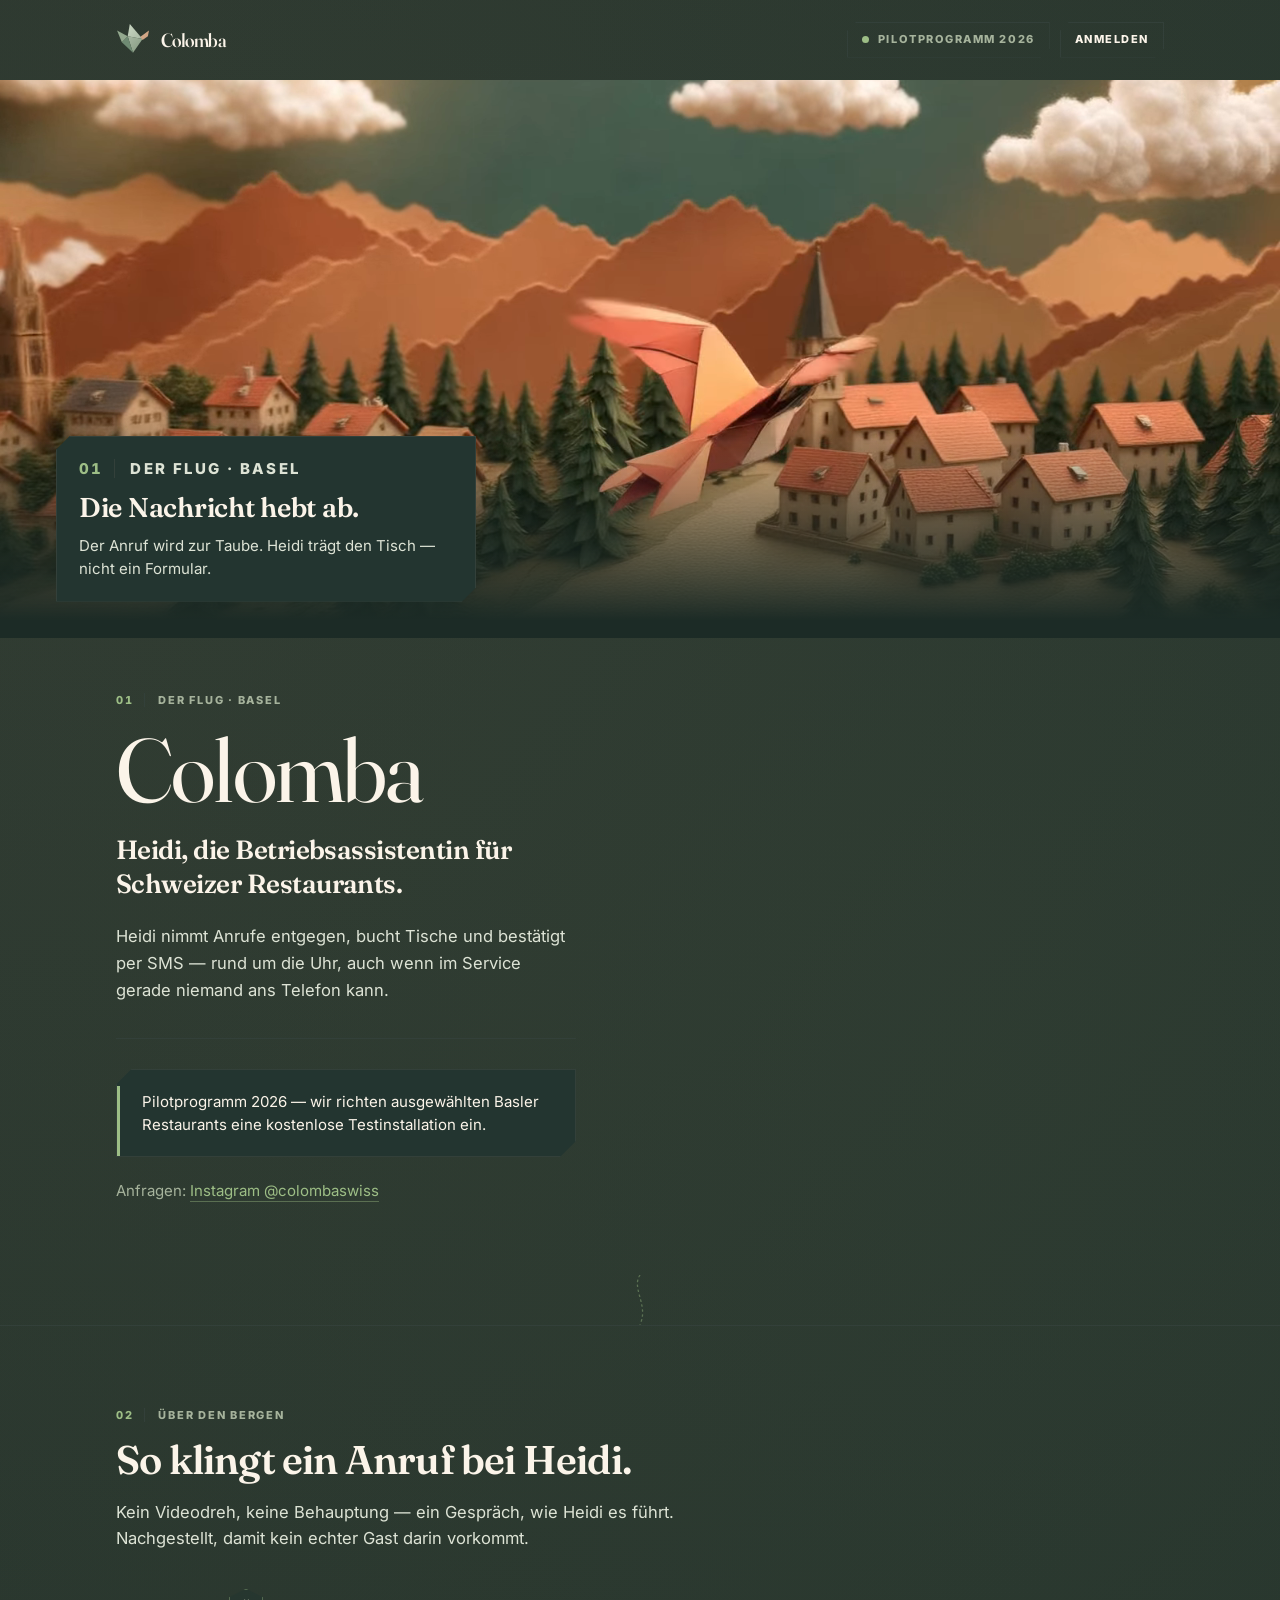
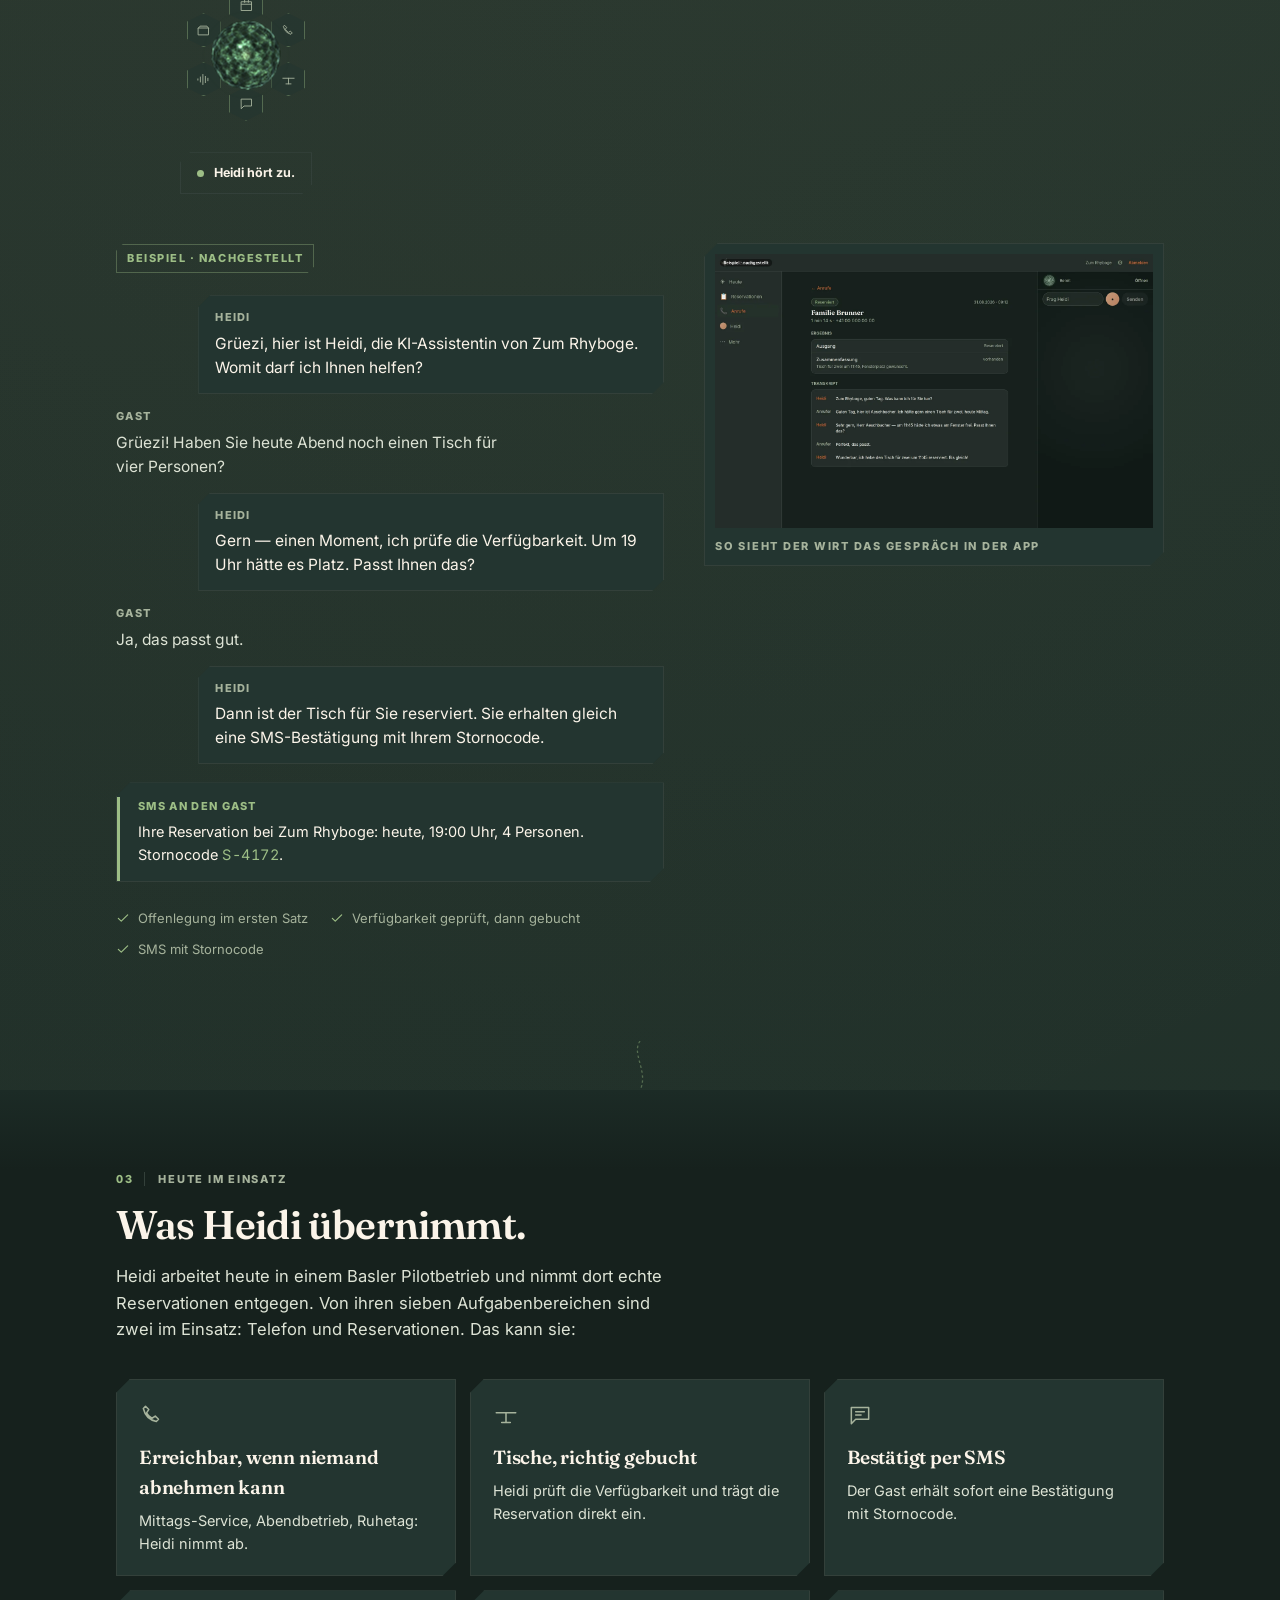
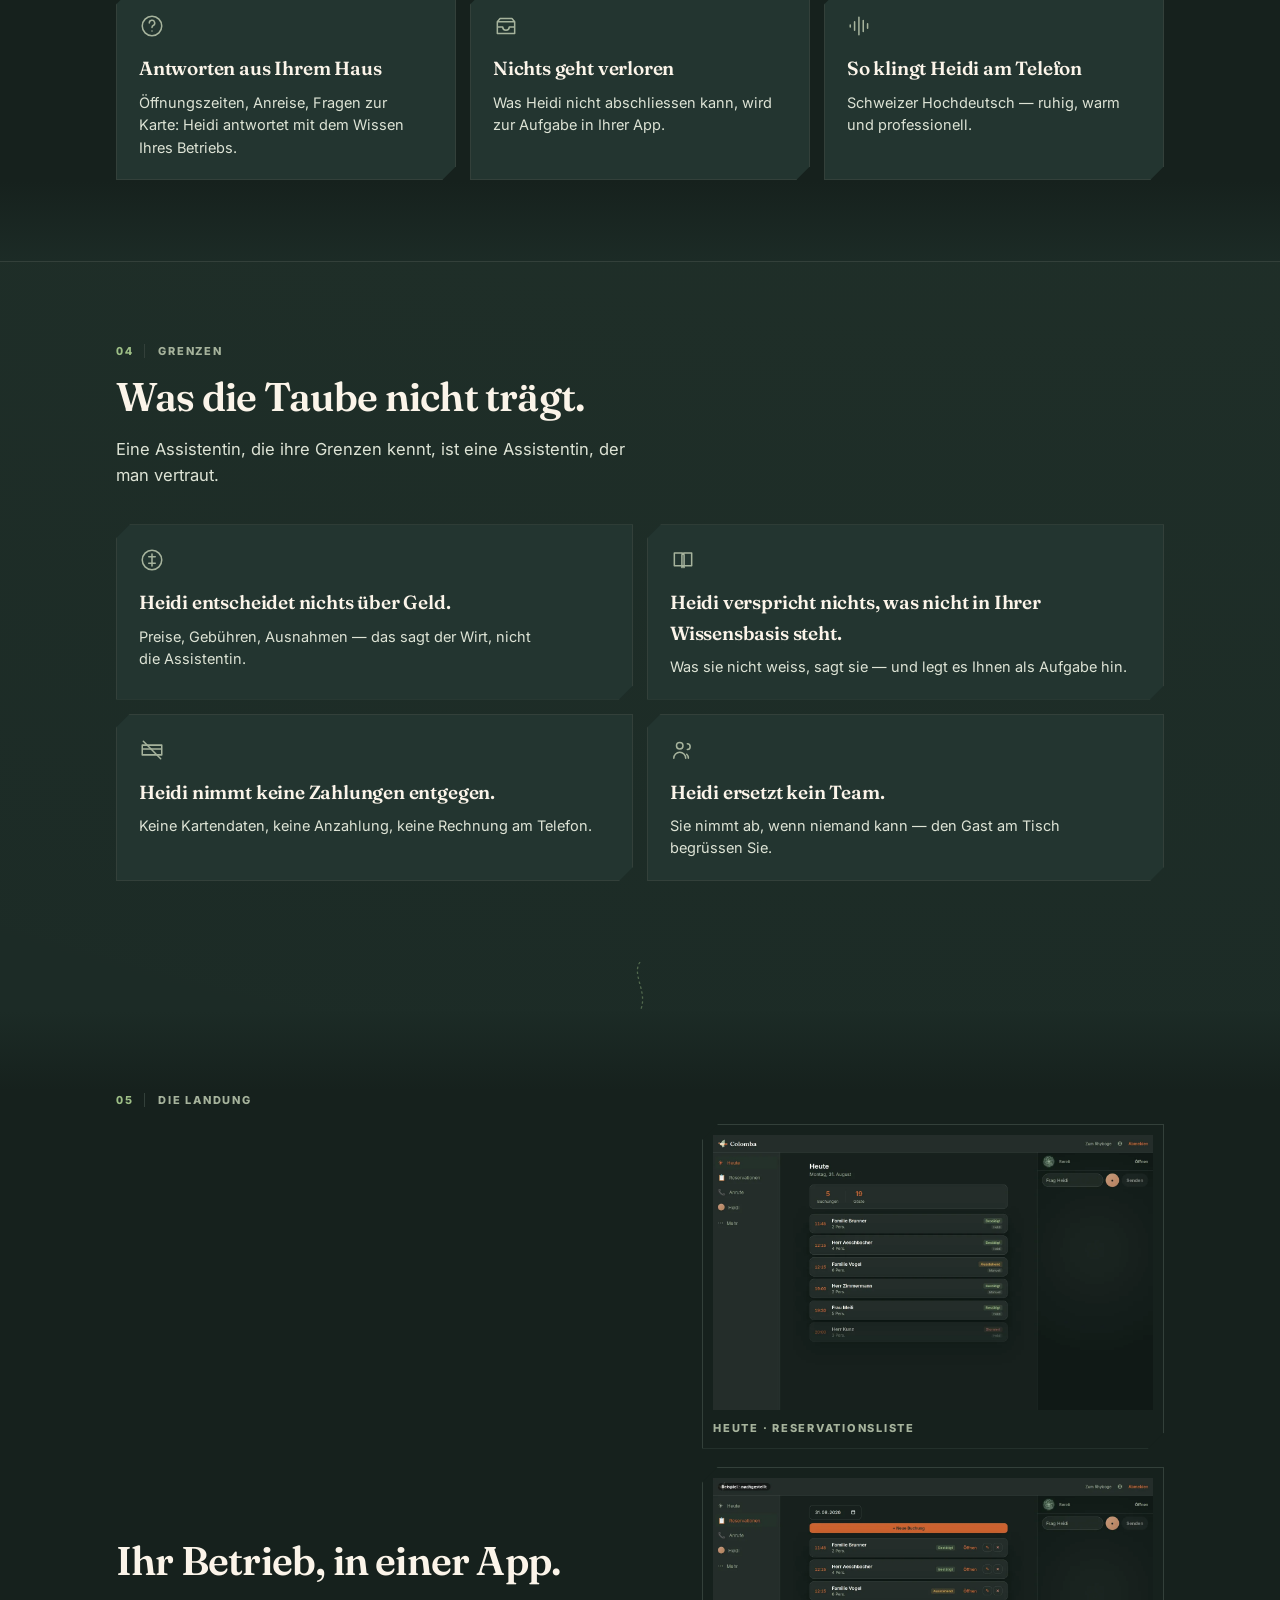
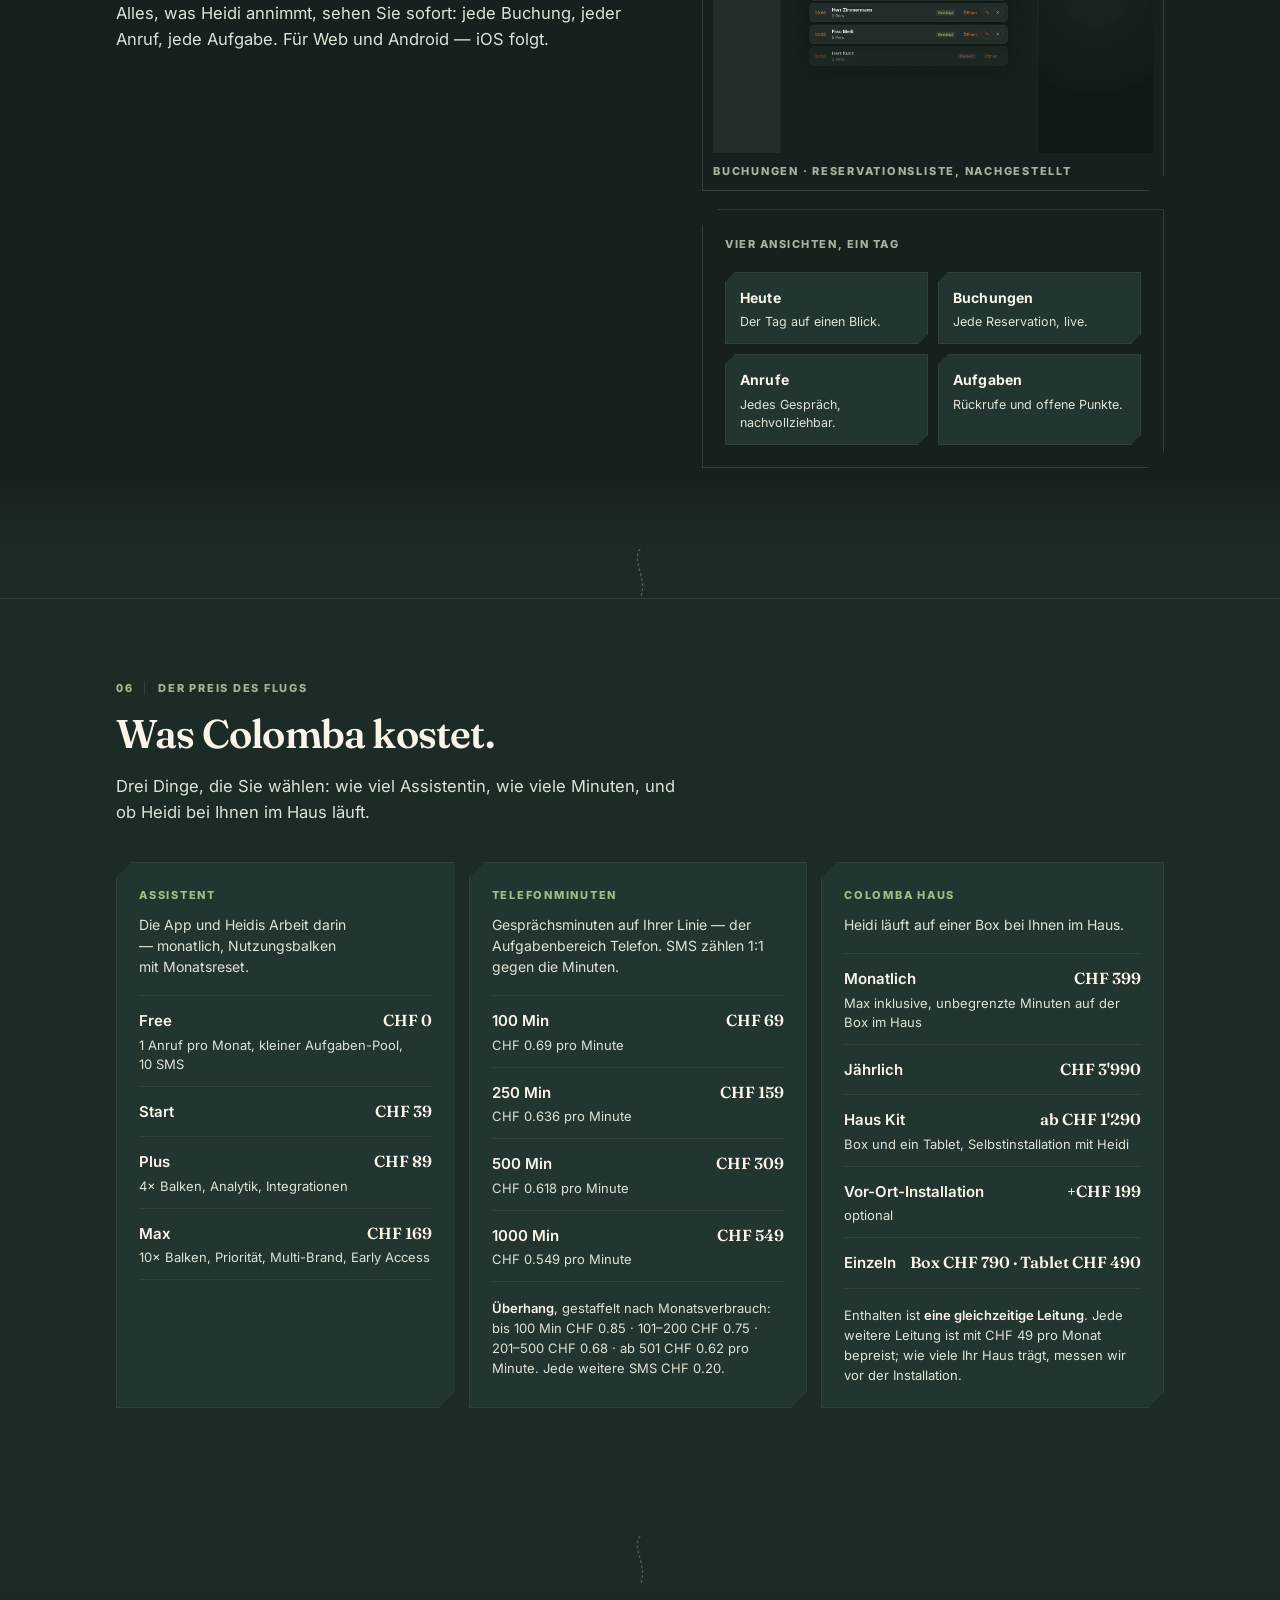
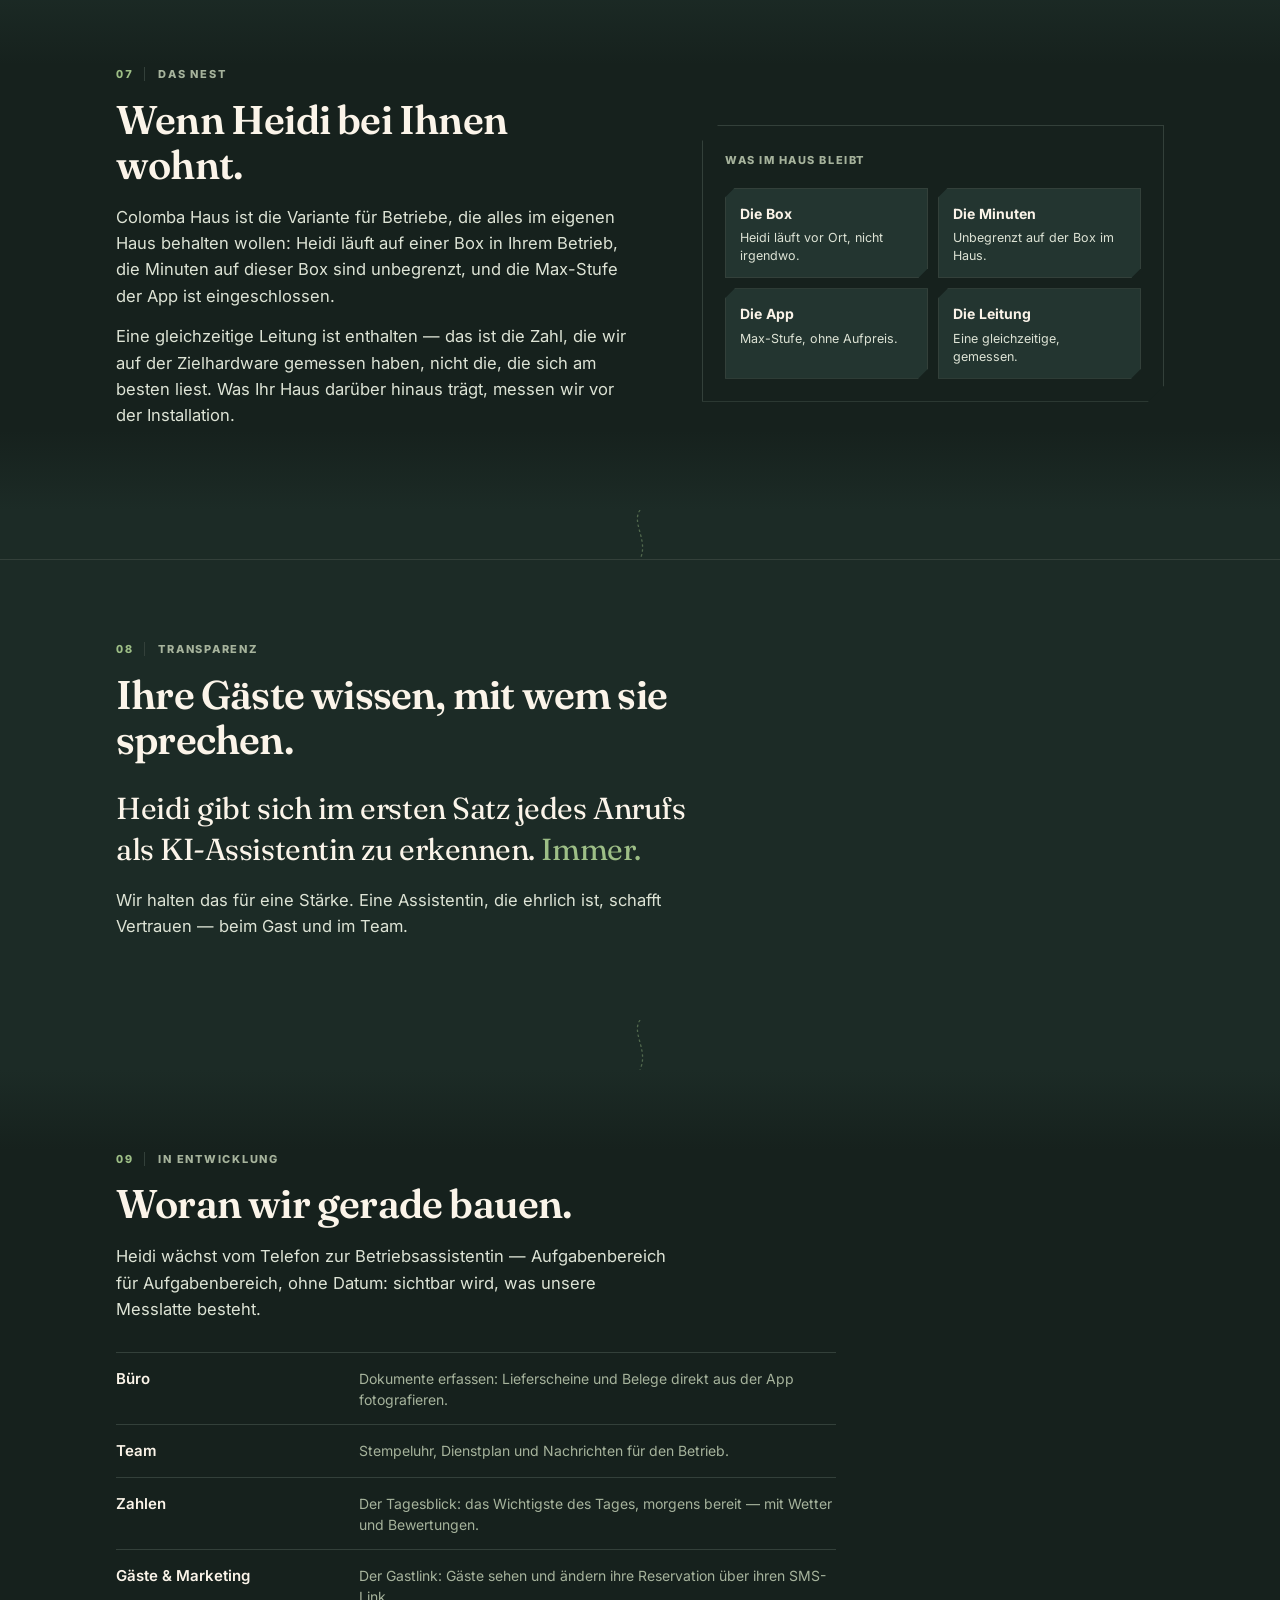
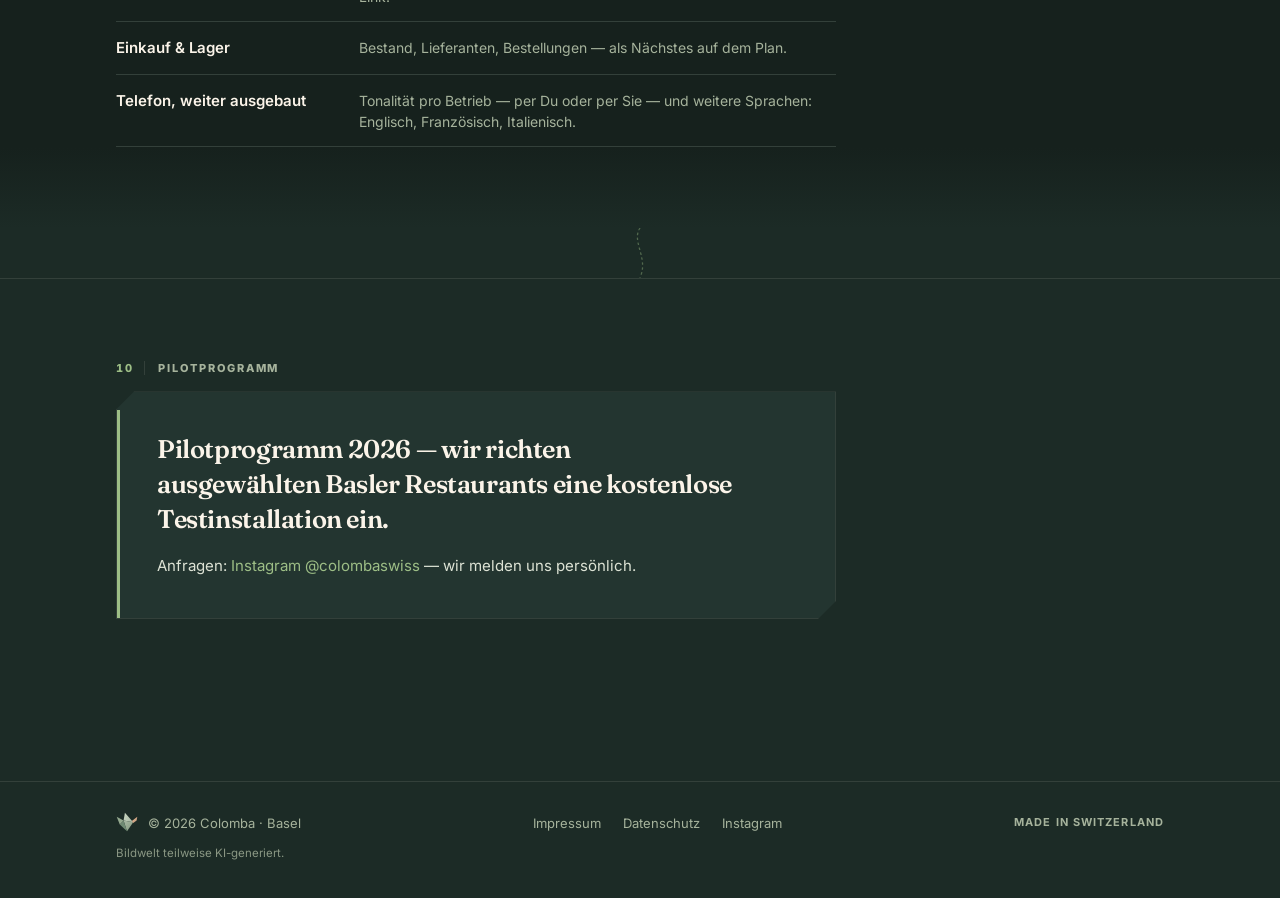
==== commit d869dee1: "merge: origin/main (76cb898) in betriebsassistentin-df-1 — Konflikt index.html per pr1-rebase-Paket " ====
--- a/index.html
+++ b/index.html
@@ -4,13 +4,13 @@
 <meta charset="utf-8">
 <meta name="robots" content="noindex, nofollow">
 <meta name="viewport" content="width=device-width, initial-scale=1">
-<title>Colomba — KI-Telefon-Empfang für Schweizer Restaurants</title>
-<meta name="description" content="Der KI-Telefon-Empfang für Schweizer Restaurants. Heidi nimmt Anrufe entgegen, bucht Tische und bestätigt per SMS — rund um die Uhr, auch wenn im Service gerade niemand ans Telefon kann.">
+<title>Colomba — Heidi, die Betriebsassistentin für Schweizer Restaurants</title>
+<meta name="description" content="Heidi, die Betriebsassistentin für Schweizer Restaurants. Heute nimmt sie Anrufe entgegen, bucht Tische und bestätigt per SMS — rund um die Uhr, auch wenn im Service gerade niemand ans Telefon kann.">
 <link rel="canonical" href="https://colomba-swiss.ch/">
 <!-- i18n-ready: DE ships first. EN/FR/IT land as /en/ /fr/ /it/ siblings of this file;
      hreflang links activate here when the first sibling exists. -->
 <meta property="og:type" content="website">
-<meta property="og:title" content="Colomba — KI-Telefon-Empfang für Schweizer Restaurants">
+<meta property="og:title" content="Colomba — Heidi, die Betriebsassistentin für Schweizer Restaurants">
 <meta property="og:description" content="Heidi nimmt Anrufe entgegen, bucht Tische und bestätigt per SMS — rund um die Uhr, auch wenn im Service gerade niemand ans Telefon kann.">
 <meta property="og:url" content="https://colomba-swiss.ch/">
 <meta property="og:locale" content="de_CH">
@@ -617,7 +617,7 @@
       <div class="hero-copy">
         <p class="eyebrow hero-kicker"><span class="ch">01</span> Der Flug · Basel</p>
         <h1>Colomba</h1>
-        <p class="claim">Der KI-Telefon-Empfang für Schweizer Restaurants.</p>
+        <p class="claim">Heidi, die Betriebsassistentin für Schweizer Restaurants.</p>
         <p class="lead">Heidi nimmt Anrufe entgegen, bucht Tische und bestätigt per SMS — rund um die Uhr, auch wenn im Service gerade niemand ans Telefon kann.</p>
         <hr class="hero-rule">
 
@@ -735,7 +735,7 @@
     <div class="wrap">
     <p class="eyebrow"><span class="ch">03</span> Heute im Einsatz</p>
     <h2 class="rv">Was Heidi übernimmt.</h2>
-    <p class="band-lead rv">Heidi arbeitet heute in einem Basler Pilotbetrieb und nimmt dort echte Reservationen entgegen. Das kann sie:</p>
+    <p class="band-lead rv">Heidi arbeitet heute in einem Basler Pilotbetrieb und nimmt dort echte Reservationen entgegen. Von ihren sieben Aufgabenbereichen sind zwei im Einsatz: Telefon und Reservationen. Das kann sie:</p>
 
     <div class="cards">
       <div class="card cut rv">
@@ -765,7 +765,7 @@
       </div>
       <div class="card cut rv">
         <svg viewBox="0 0 24 24" width="26" height="26" fill="none" stroke="#A6B39C" stroke-width="1.4" stroke-linecap="round" stroke-linejoin="round" aria-hidden="true"><path d="M3 11v2 M7 8v8 M11 4v16 M15 7v10 M19 10v4"/></svg>
-        <h3>So klingt Ihr Empfang</h3>
+        <h3>So klingt Heidi am Telefon</h3>
         <p>Schweizer Hochdeutsch — ruhig, warm und professionell.</p>
       </div>
     </div>
@@ -780,7 +780,7 @@
     <div class="wrap">
     <p class="eyebrow"><span class="ch">04</span> Grenzen</p>
     <h2 class="rv">Was die Taube nicht trägt.</h2>
-    <p class="band-lead rv">Ein Empfang, der seine Grenzen kennt, ist ein Empfang, dem man vertraut.</p>
+    <p class="band-lead rv">Eine Assistentin, die ihre Grenzen kennt, ist eine Assistentin, der man vertraut.</p>
 
     <div class="cards pairs">
       <div class="card cut rv">
@@ -884,7 +884,7 @@
 
       <div class="price-card cut rv">
         <p class="price-kicker">Telefonminuten</p>
-        <p class="price-sub">Gesprächsminuten auf Ihrer Linie. SMS zählen 1:1 gegen die Minuten.</p>
+        <p class="price-sub">Gesprächsminuten auf Ihrer Linie — der Aufgabenbereich Telefon. SMS zählen 1:1 gegen die Minuten.</p>
         <ul class="price-list">
           <li><b>100&nbsp;Min</b><span class="num">CHF 69</span><span class="note">CHF 0.69 pro Minute</span></li>
           <li><b>250&nbsp;Min</b><span class="num">CHF 159</span><span class="note">CHF 0.636 pro Minute</span></li>
@@ -959,7 +959,7 @@
     <p class="eyebrow"><span class="ch">08</span> Transparenz</p>
     <h2 class="rv">Ihre Gäste wissen, mit wem sie sprechen.</h2>
     <p class="quote rv">Heidi gibt sich im ersten Satz jedes Anrufs als KI-Assistentin zu erkennen. <em>Immer.</em></p>
-    <p class="band-lead rv">Wir halten das für eine Stärke. Ein Empfang, der ehrlich ist, schafft Vertrauen — beim Gast und im Team.</p>
+    <p class="band-lead rv">Wir halten das für eine Stärke. Eine Assistentin, die ehrlich ist, schafft Vertrauen — beim Gast und im Team.</p>
     </div>
   </section>
 
@@ -974,12 +974,14 @@
     <div class="wrap">
     <p class="eyebrow"><span class="ch">09</span> In Entwicklung</p>
     <h2 class="rv">Woran wir gerade bauen.</h2>
+    <p class="band-lead rv">Heidi wächst vom Telefon zur Betriebsassistentin — Aufgabenbereich für Aufgabenbereich, ohne Datum: sichtbar wird, was unsere Messlatte besteht.</p>
     <ul class="kommt rv">
-      <li><b>Dokumente erfassen</b><span>Lieferscheine und Belege direkt aus der App fotografieren.</span></li>
-      <li><b>Team-Funktionen</b><span>Stempeluhr, Dienstplan und Nachrichten für den Betrieb.</span></li>
-      <li><b>Tagesblick mit Wetter und Bewertungen</b><span>Das Wichtigste des Tages, morgens bereit.</span></li>
-      <li><b>Tonalität pro Betrieb</b><span>Per Du oder per Sie — wie es zu Ihrem Haus passt.</span></li>
-      <li><b>Weitere Sprachen</b><span>Englisch, Französisch und Italienisch.</span></li>
+      <li><b>Büro</b><span>Dokumente erfassen: Lieferscheine und Belege direkt aus der App fotografieren.</span></li>
+      <li><b>Team</b><span>Stempeluhr, Dienstplan und Nachrichten für den Betrieb.</span></li>
+      <li><b>Zahlen</b><span>Der Tagesblick: das Wichtigste des Tages, morgens bereit — mit Wetter und Bewertungen.</span></li>
+      <li><b>Gäste &amp; Marketing</b><span>Der Gastlink: Gäste sehen und ändern ihre Reservation über ihren SMS-Link.</span></li>
+      <li><b>Einkauf &amp; Lager</b><span>Bestand, Lieferanten, Bestellungen — als Nächstes auf dem Plan.</span></li>
+      <li><b>Telefon, weiter ausgebaut</b><span>Tonalität pro Betrieb — per Du oder per Sie — und weitere Sprachen: Englisch, Französisch, Italienisch.</span></li>
     </ul>
     </div>
   </section>
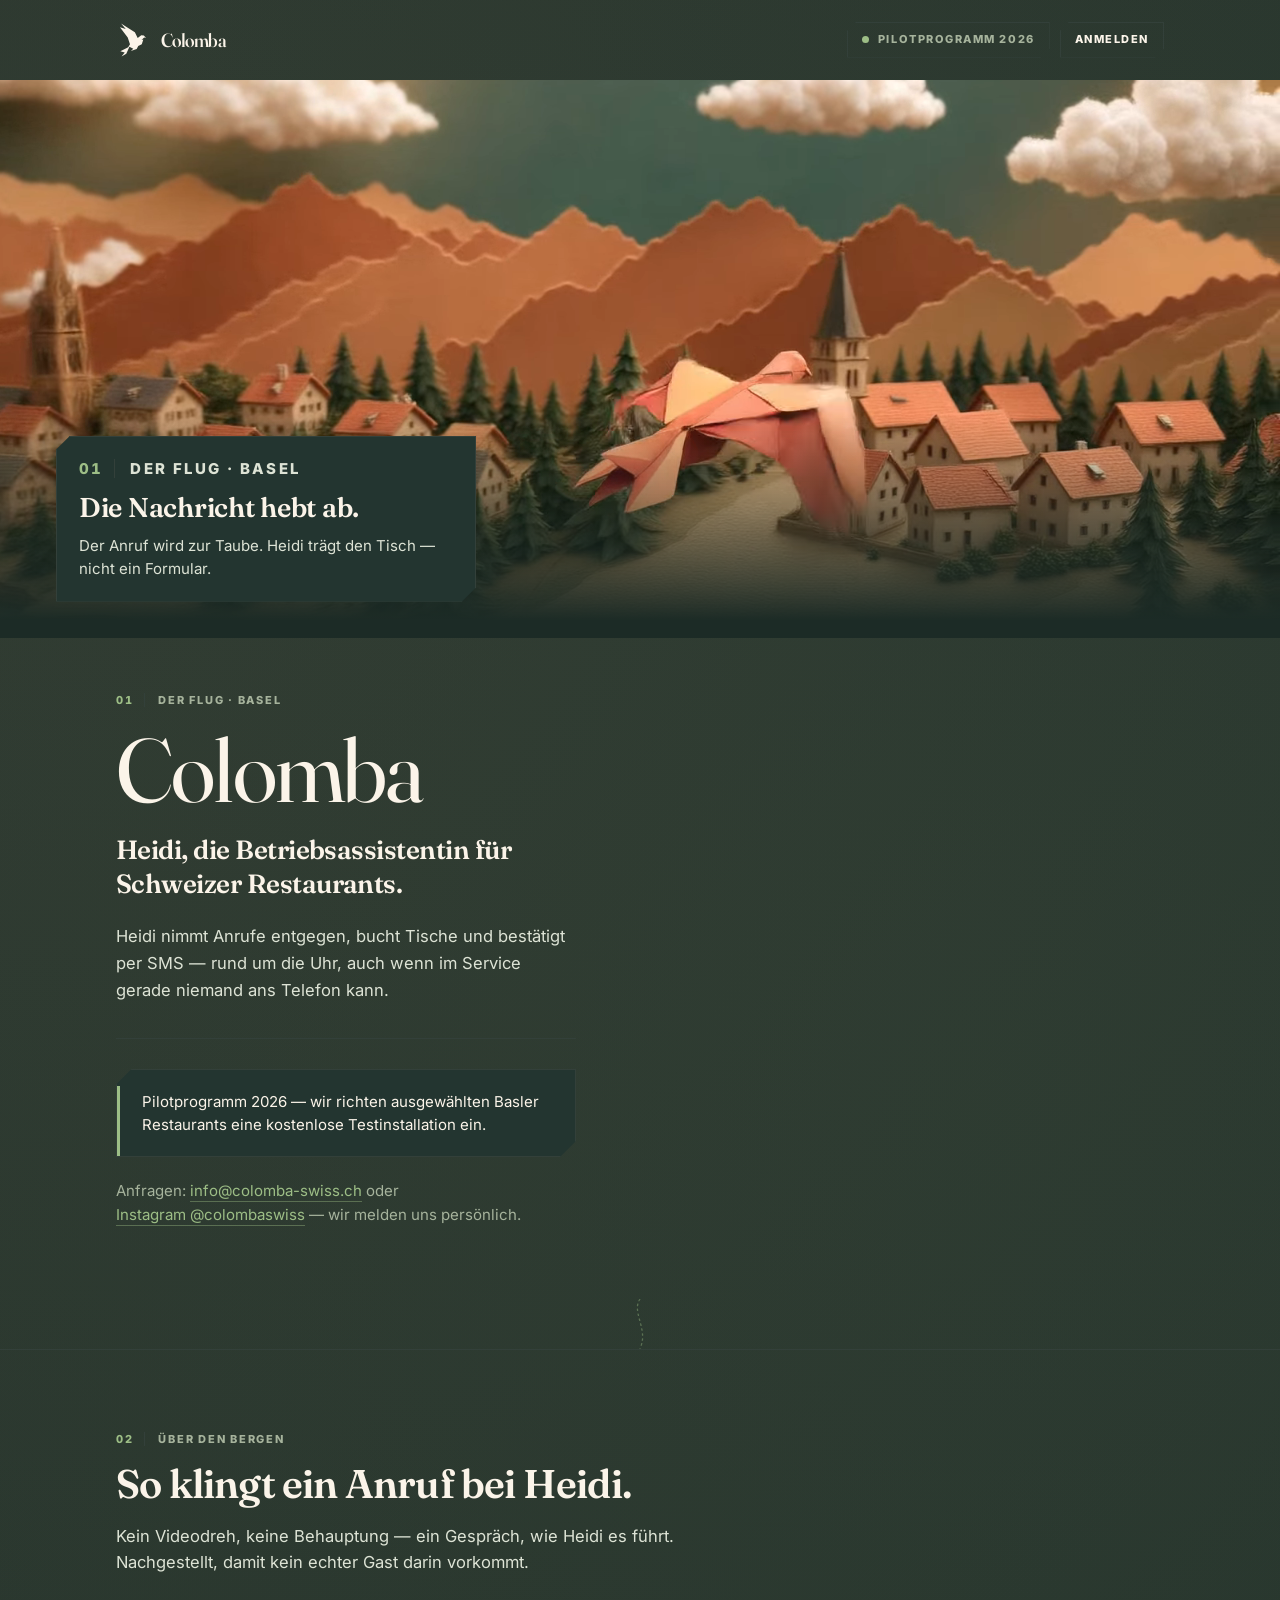
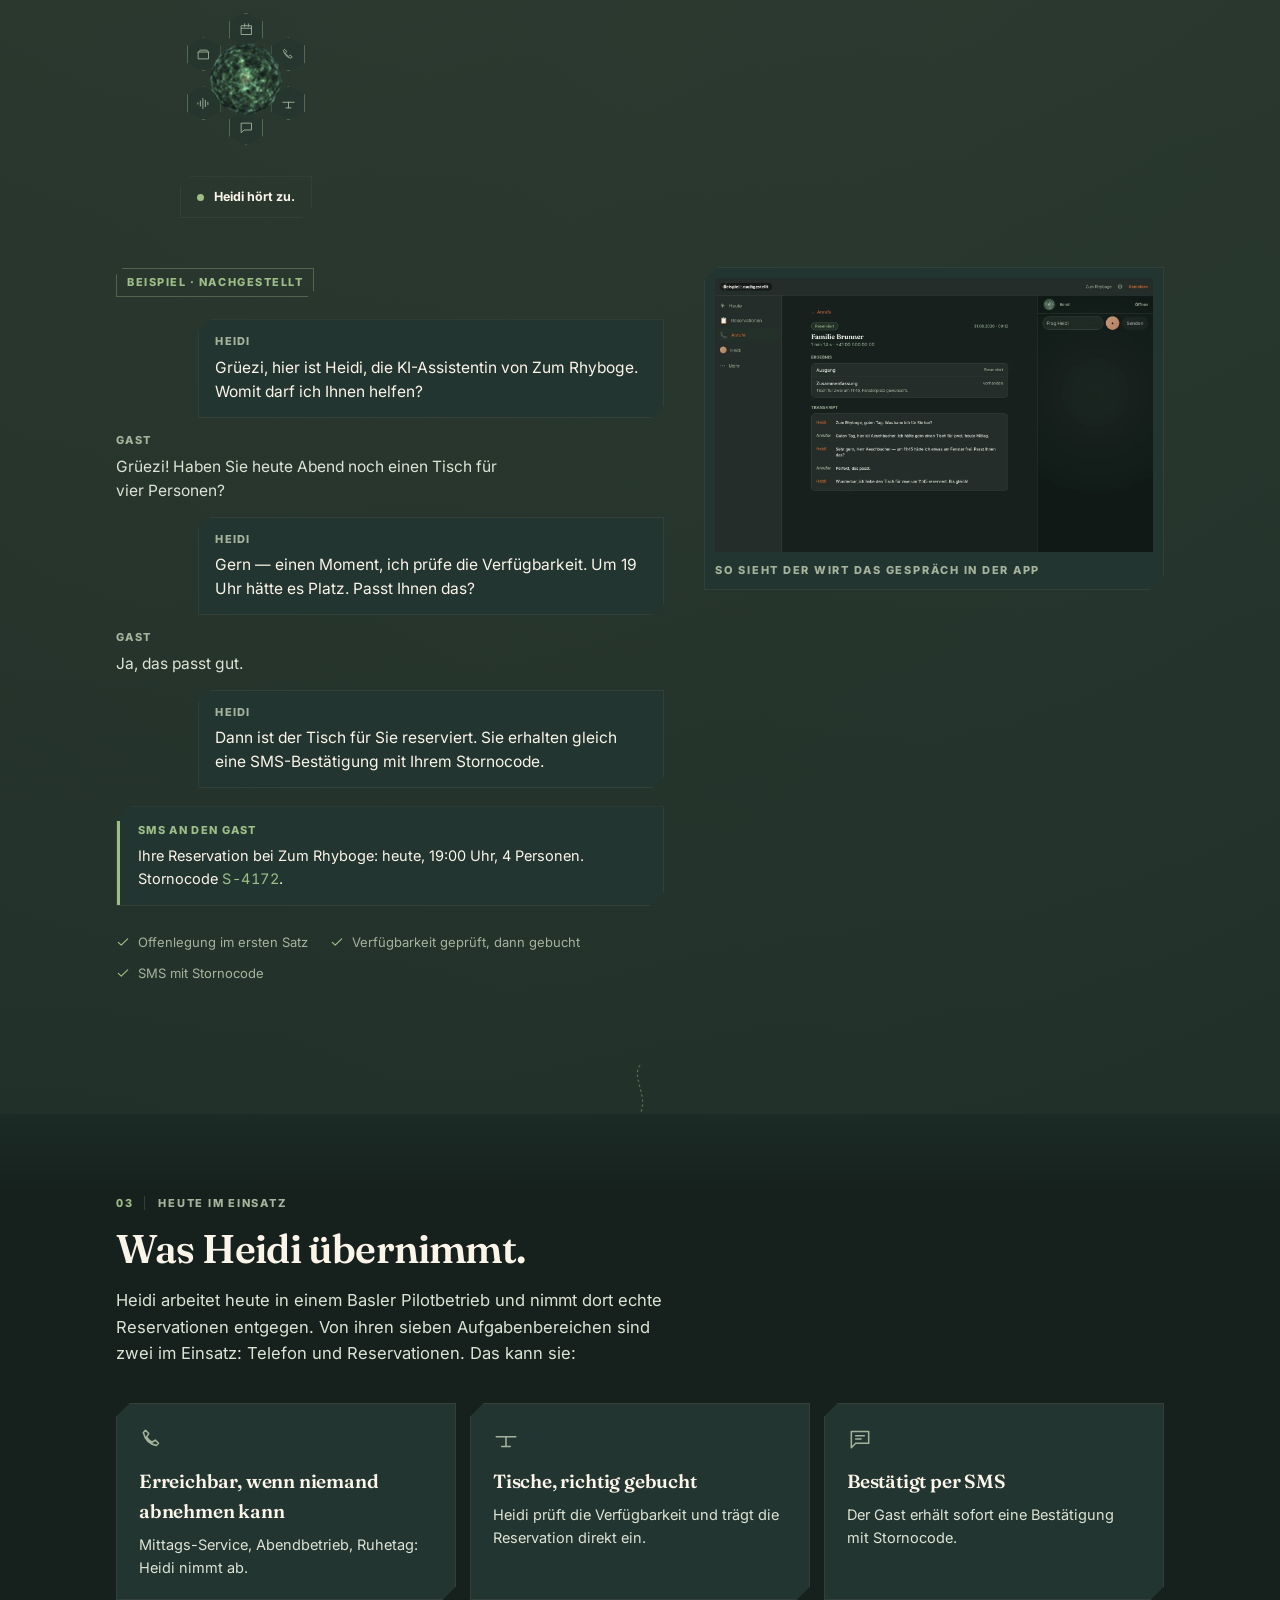
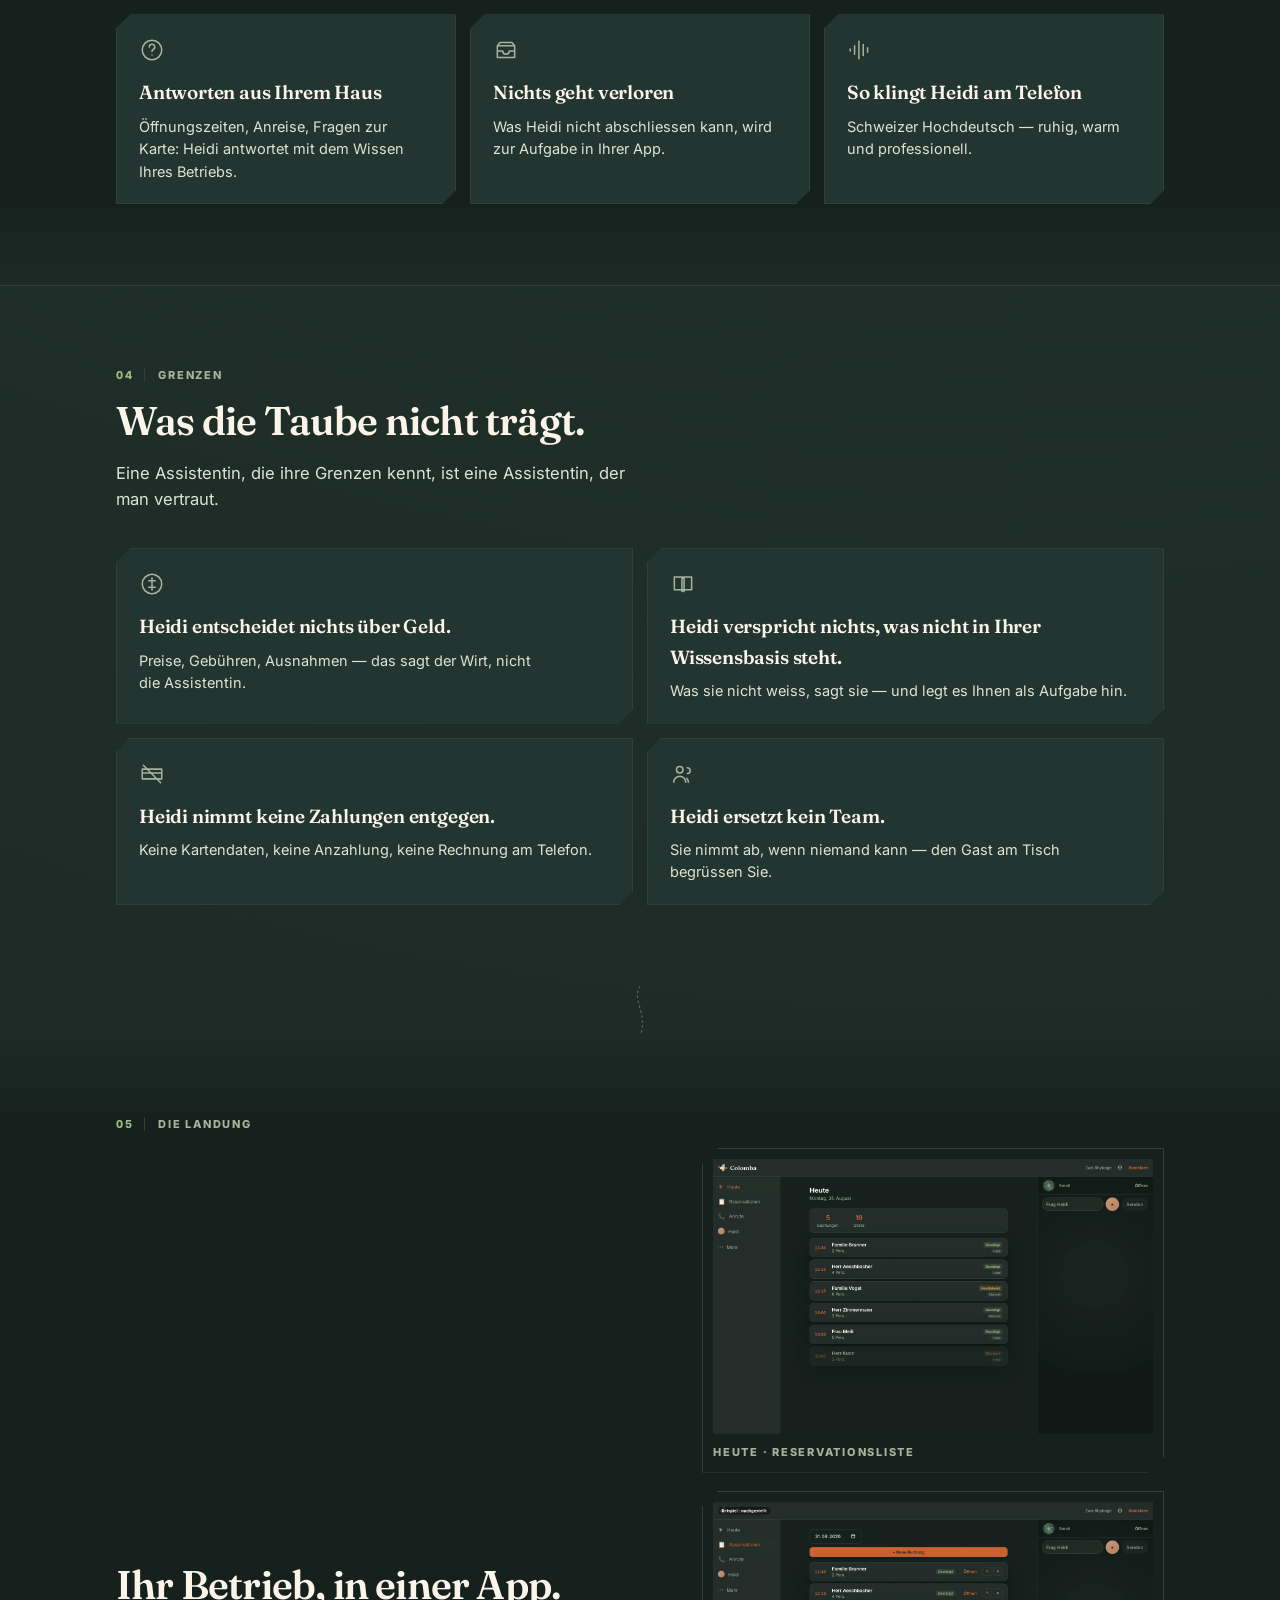
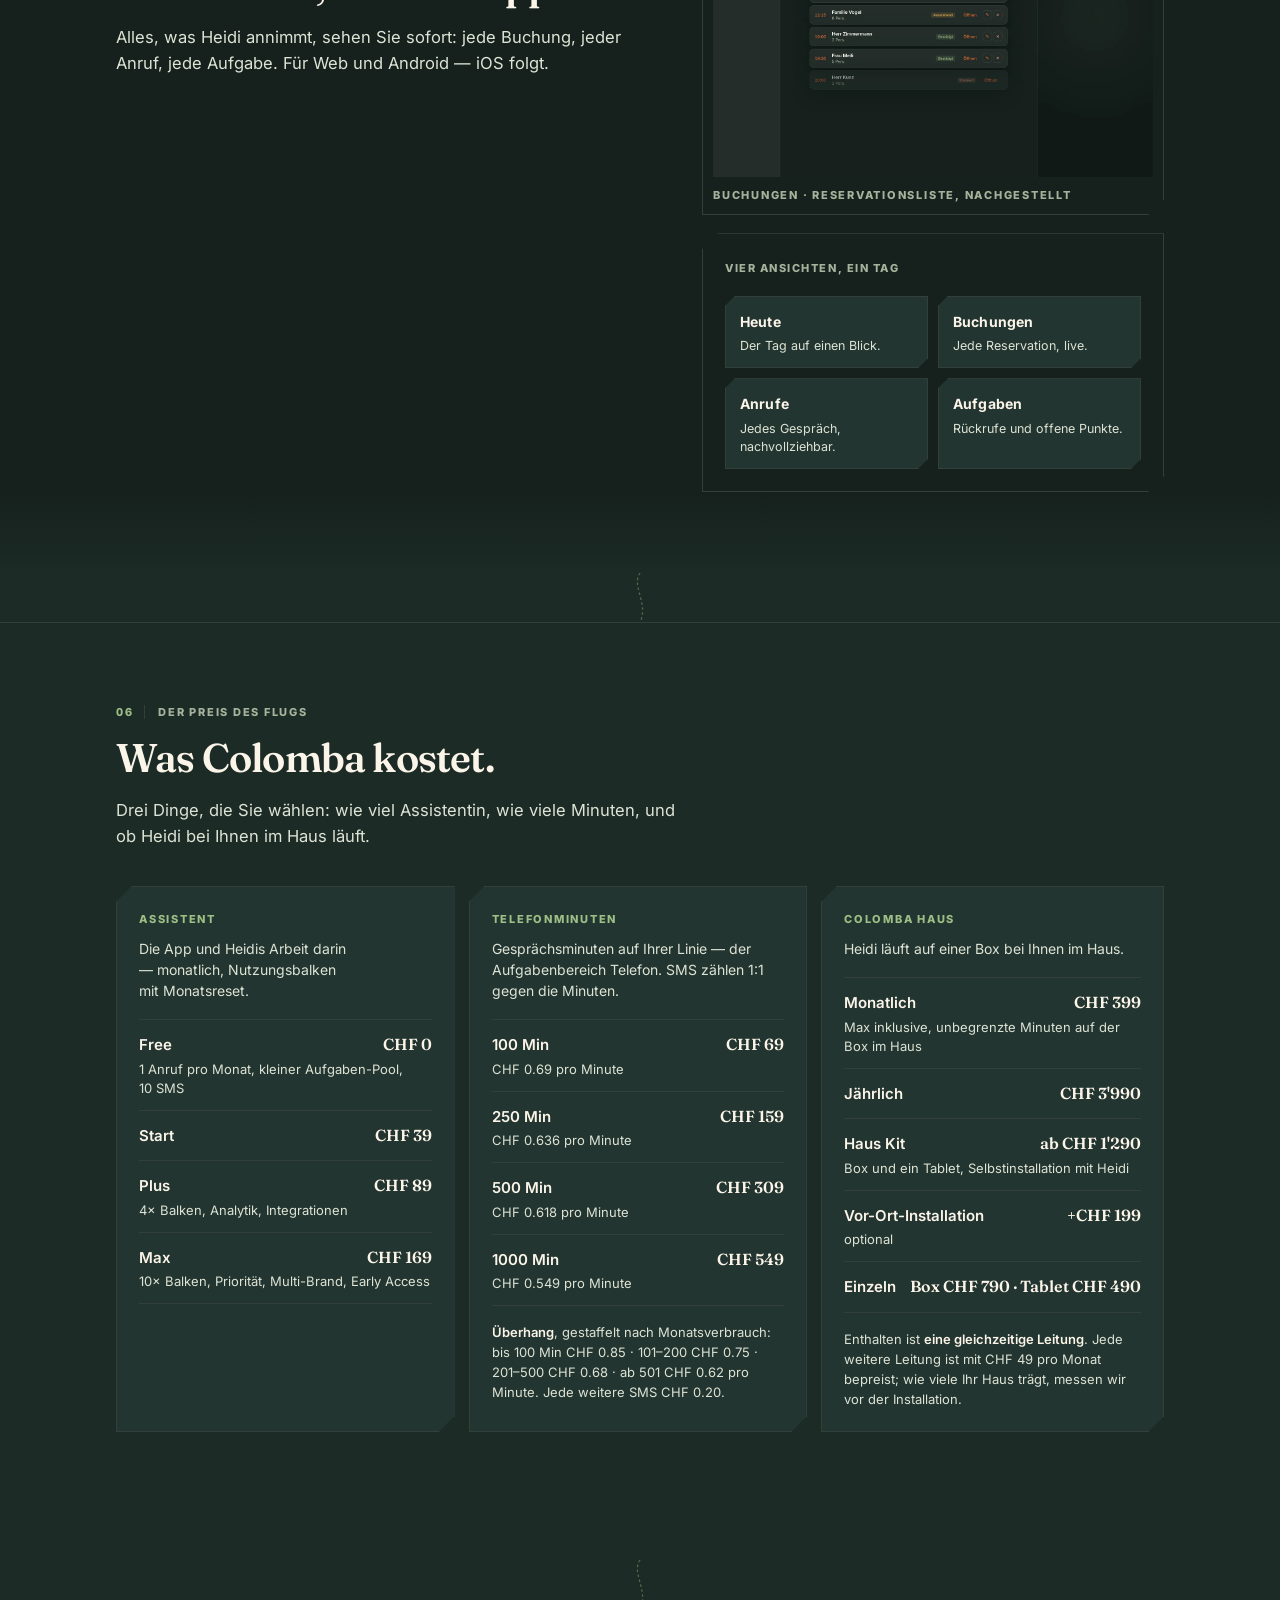
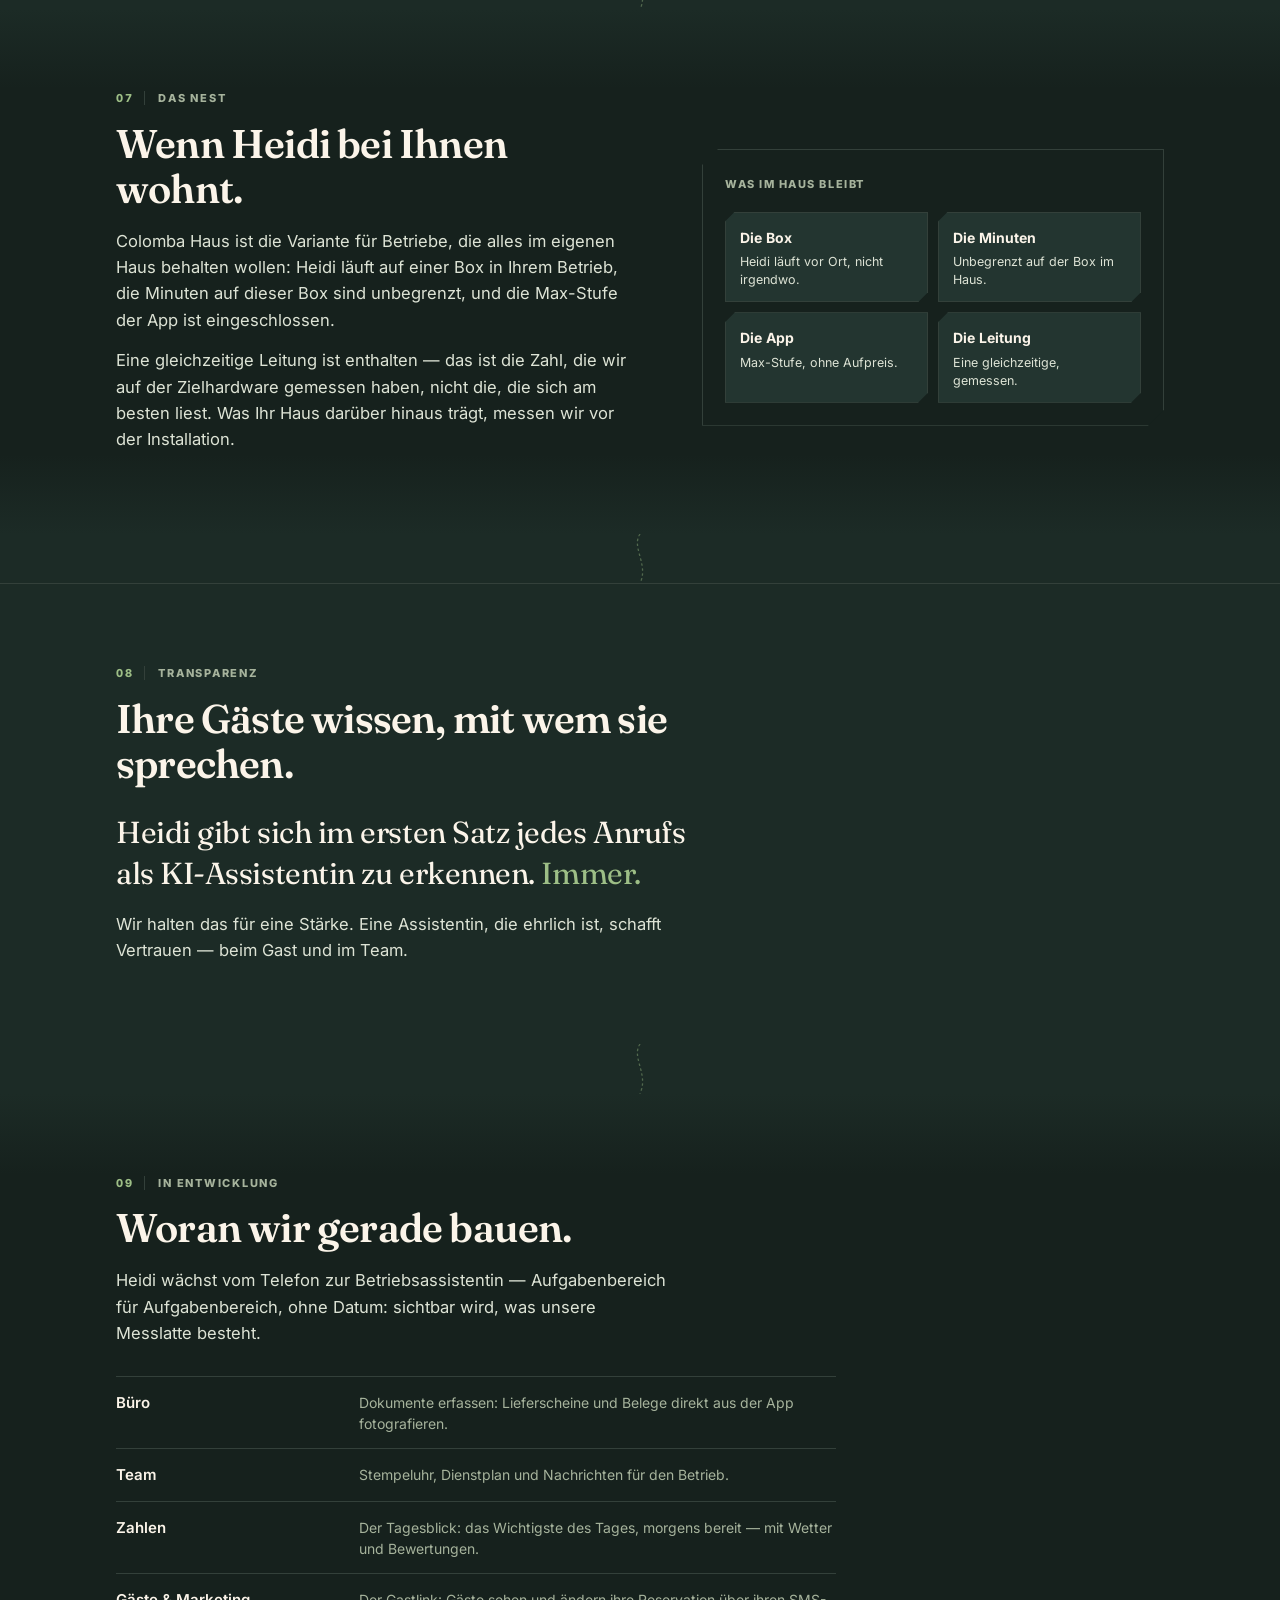
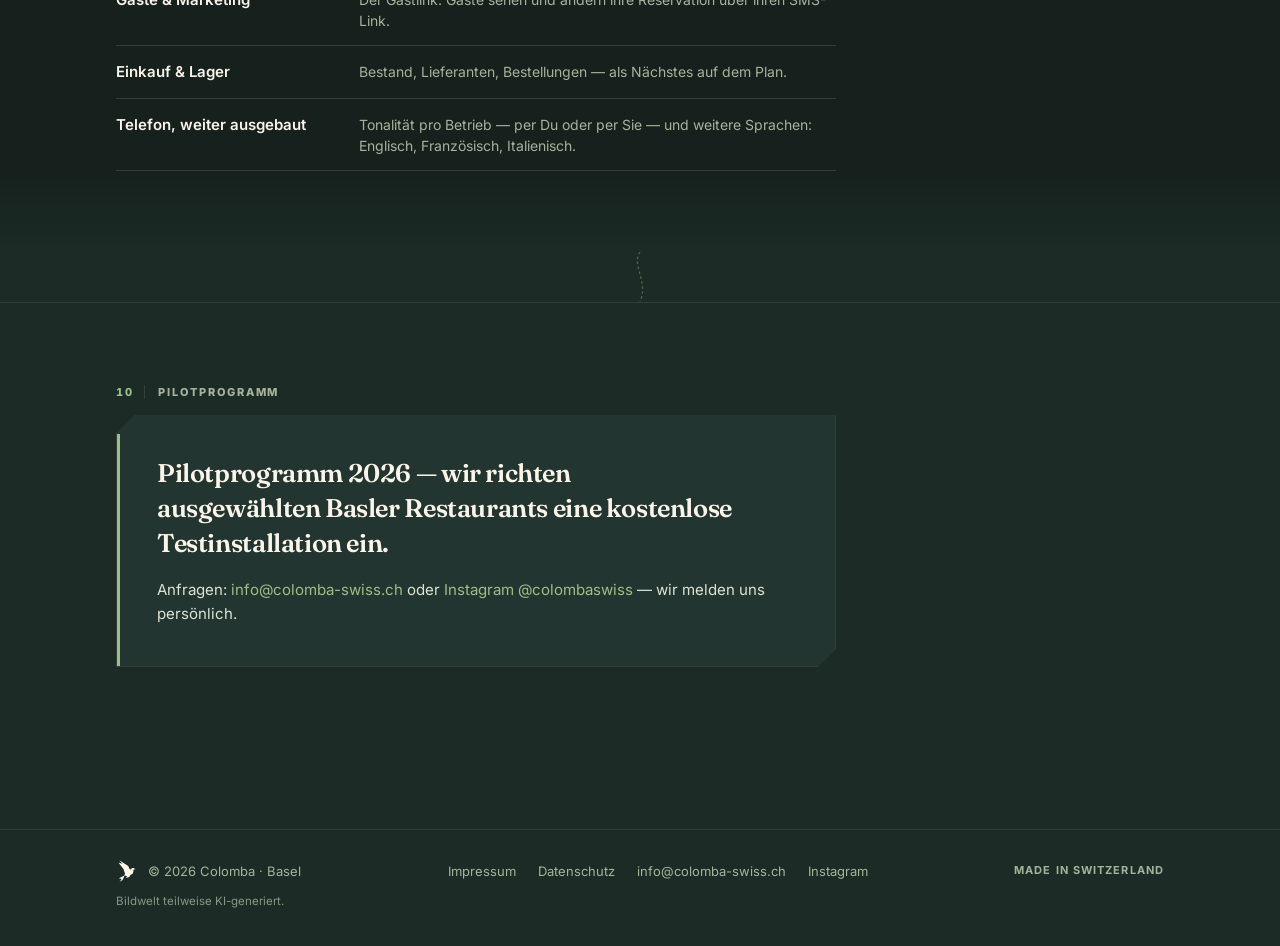
==== commit 70aadd35: "staging: WEBSITE-V2-LOGO-B — Taube B/C nach Lesbarkeit, E-Mail als Erstkanal, Footer-Social ohne ger" ====
--- a/index.html
+++ b/index.html
@@ -545,6 +545,9 @@
 .haus-copy .band-lead + .band-lead { margin-top: 14px; }
 .haus-visual { flex: 1 1 320px; min-width: 260px; }
 </style>
+<!-- SOCIAL-SLOT (WEBSITE-V2-LOGO-B, 01.09.): "sameAs" fuehrt nur belegte Profile.
+     LinkedIn/Facebook sind in docs/ACCOUNTS-REGISTRY.md §3 "offen" - sobald eine
+     kanonische URL existiert, hier in "sameAs" ergaenzen und im Footer verlinken. -->
 <script type="application/ld+json">
 {
   "@context": "https://schema.org",
@@ -552,6 +555,7 @@
   "name": "Colomba",
   "url": "https://colomba-swiss.ch/",
   "logo": "https://colomba-swiss.ch/assets/favicon-512.png",
+  "email": "info@colomba-swiss.ch",
   "sameAs": ["https://www.instagram.com/colombaswiss/"],
   "address": { "@type": "PostalAddress", "addressLocality": "Basel", "addressCountry": "CH" }
 }
@@ -637,7 +641,7 @@
             <div class="pilot-card cut">
               <p>Pilotprogramm 2026 — wir richten ausgewählten Basler Restaurants eine kostenlose Testinstallation ein.</p>
             </div>
-            <p class="contact-line">Anfragen: <a href="https://www.instagram.com/colombaswiss/" rel="me noopener">Instagram&nbsp;@colombaswiss</a></p>
+            <p class="contact-line">Anfragen: <a href="mailto:info@colomba-swiss.ch">info@colomba-swiss.ch</a> oder <a href="https://www.instagram.com/colombaswiss/" rel="me noopener">Instagram&nbsp;@colombaswiss</a> — wir melden uns persönlich.</p>
           </div>
         </div>
       </div>
@@ -998,7 +1002,7 @@
     <p class="eyebrow"><span class="ch">10</span> Pilotprogramm</p>
     <div class="pilot-final cut rv">
       <p class="big">Pilotprogramm 2026 — wir richten ausgewählten Basler Restaurants eine kostenlose Testinstallation ein.</p>
-      <p class="after">Anfragen: <a href="https://www.instagram.com/colombaswiss/" rel="me noopener">Instagram&nbsp;@colombaswiss</a> — wir melden uns persönlich.</p>
+      <p class="after">Anfragen: <a href="mailto:info@colomba-swiss.ch">info@colomba-swiss.ch</a> oder <a href="https://www.instagram.com/colombaswiss/" rel="me noopener">Instagram&nbsp;@colombaswiss</a> — wir melden uns persönlich.</p>
     </div>
     </div>
   </section>
@@ -1014,7 +1018,14 @@
     <nav class="foot-links" aria-label="Rechtliches">
       <a href="impressum.html">Impressum</a>
       <a href="datenschutz.html">Datenschutz</a>
+      <a href="mailto:info@colomba-swiss.ch">info@colomba-swiss.ch</a>
       <a href="https://www.instagram.com/colombaswiss/" rel="me noopener">Instagram</a>
+      <!-- SOCIAL-SLOT (WEBSITE-V2-LOGO-B, 01.09.): LinkedIn und Facebook sind in
+           docs/ACCOUNTS-REGISTRY.md §3 als "offen" gefuehrt - kein Profil belegt, keine
+           kanonische URL im Repo. Kein geratener Link. Sobald eine Seite existiert, hier
+           eintragen UND in "sameAs" im JSON-LD oben:
+           <a href="https://www.linkedin.com/company/..." rel="me noopener">LinkedIn</a>
+           <a href="https://www.facebook.com/..." rel="me noopener">Facebook</a> -->
     </nav>
     <span class="madein">Made in Switzerland</span>
   </div>
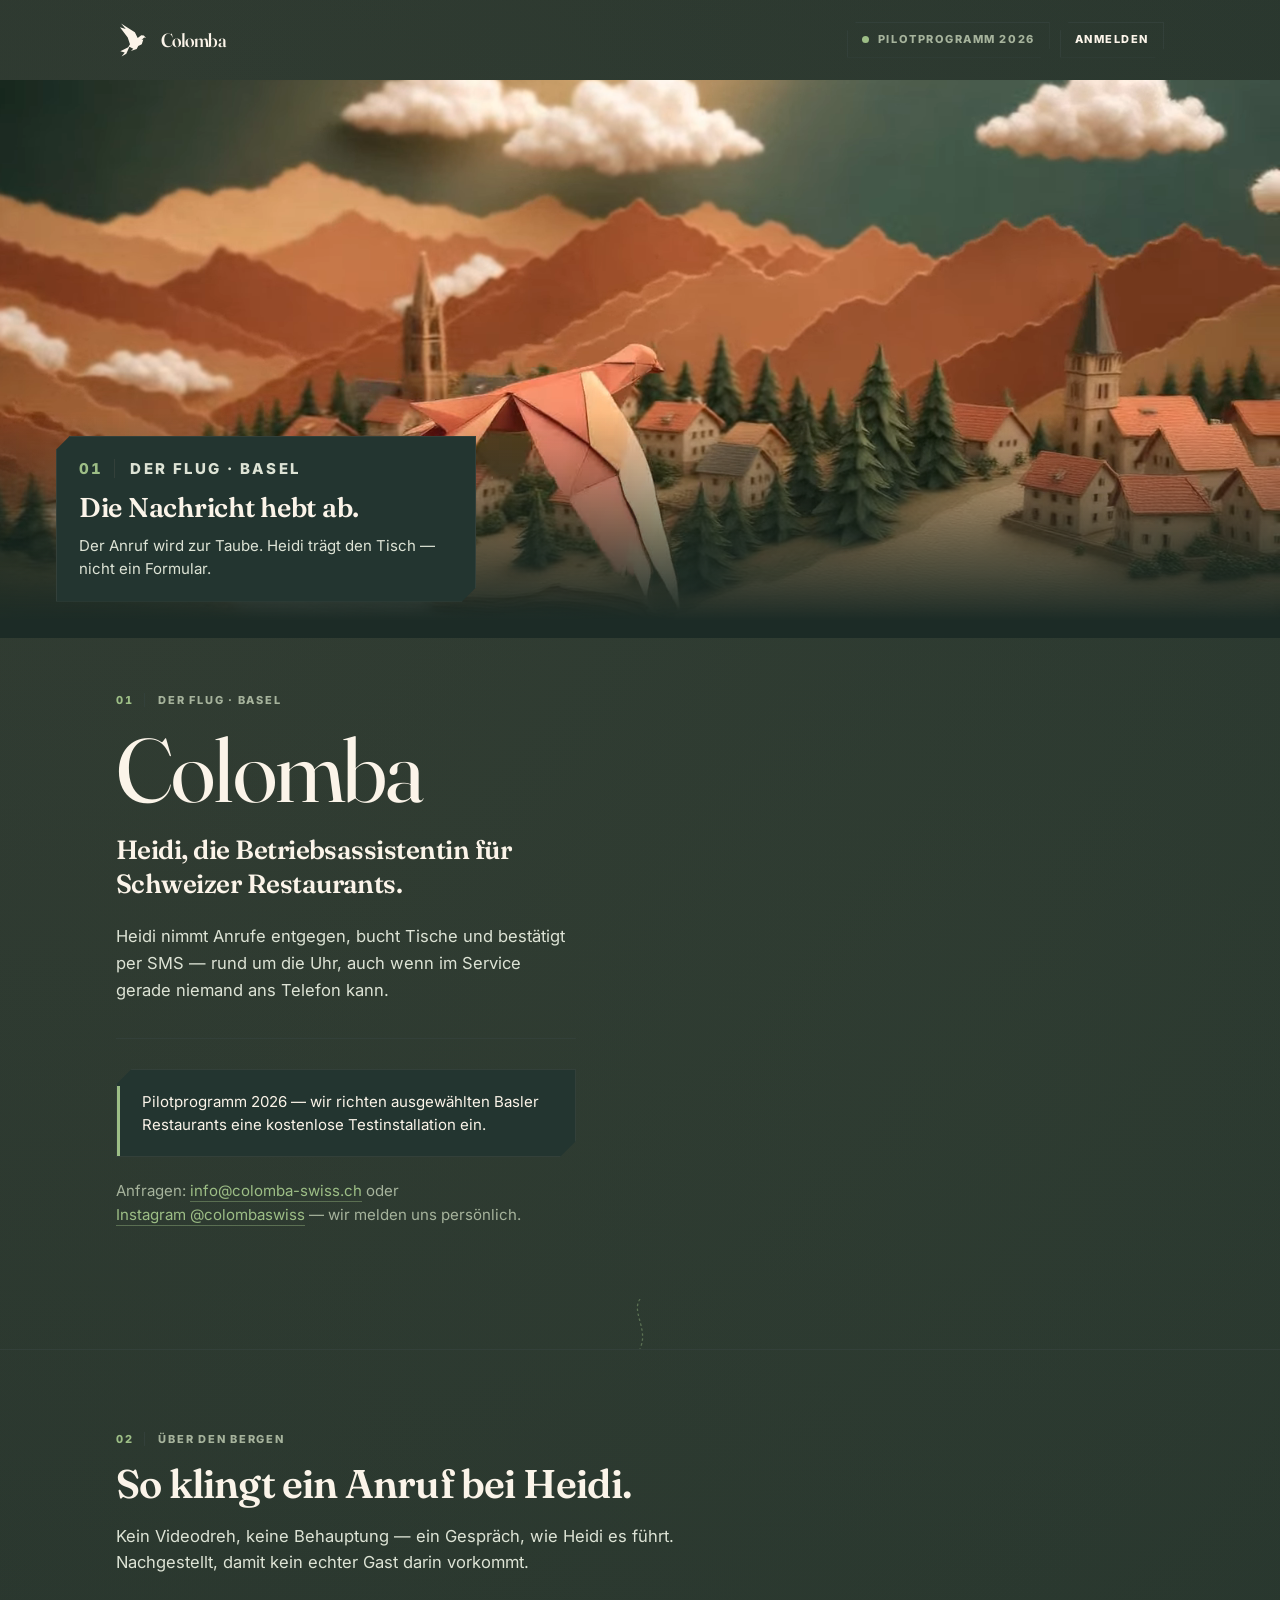
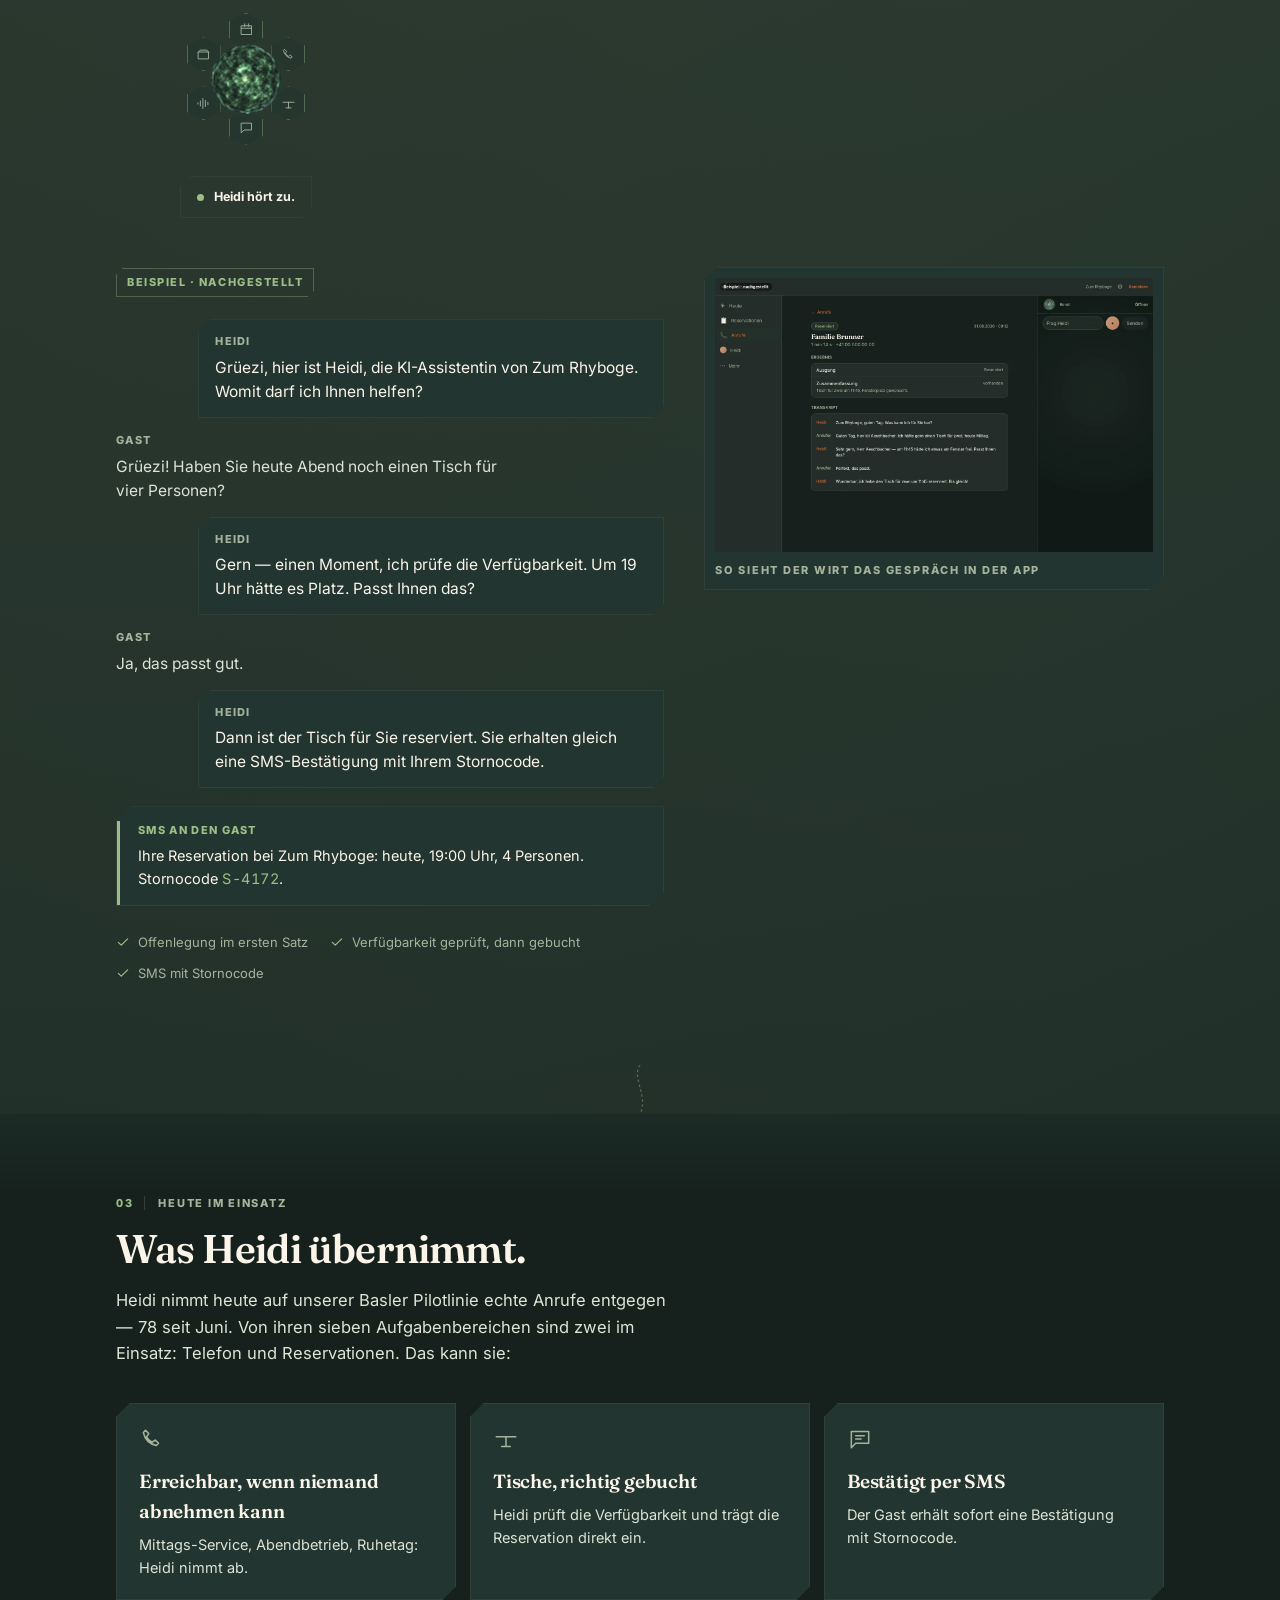
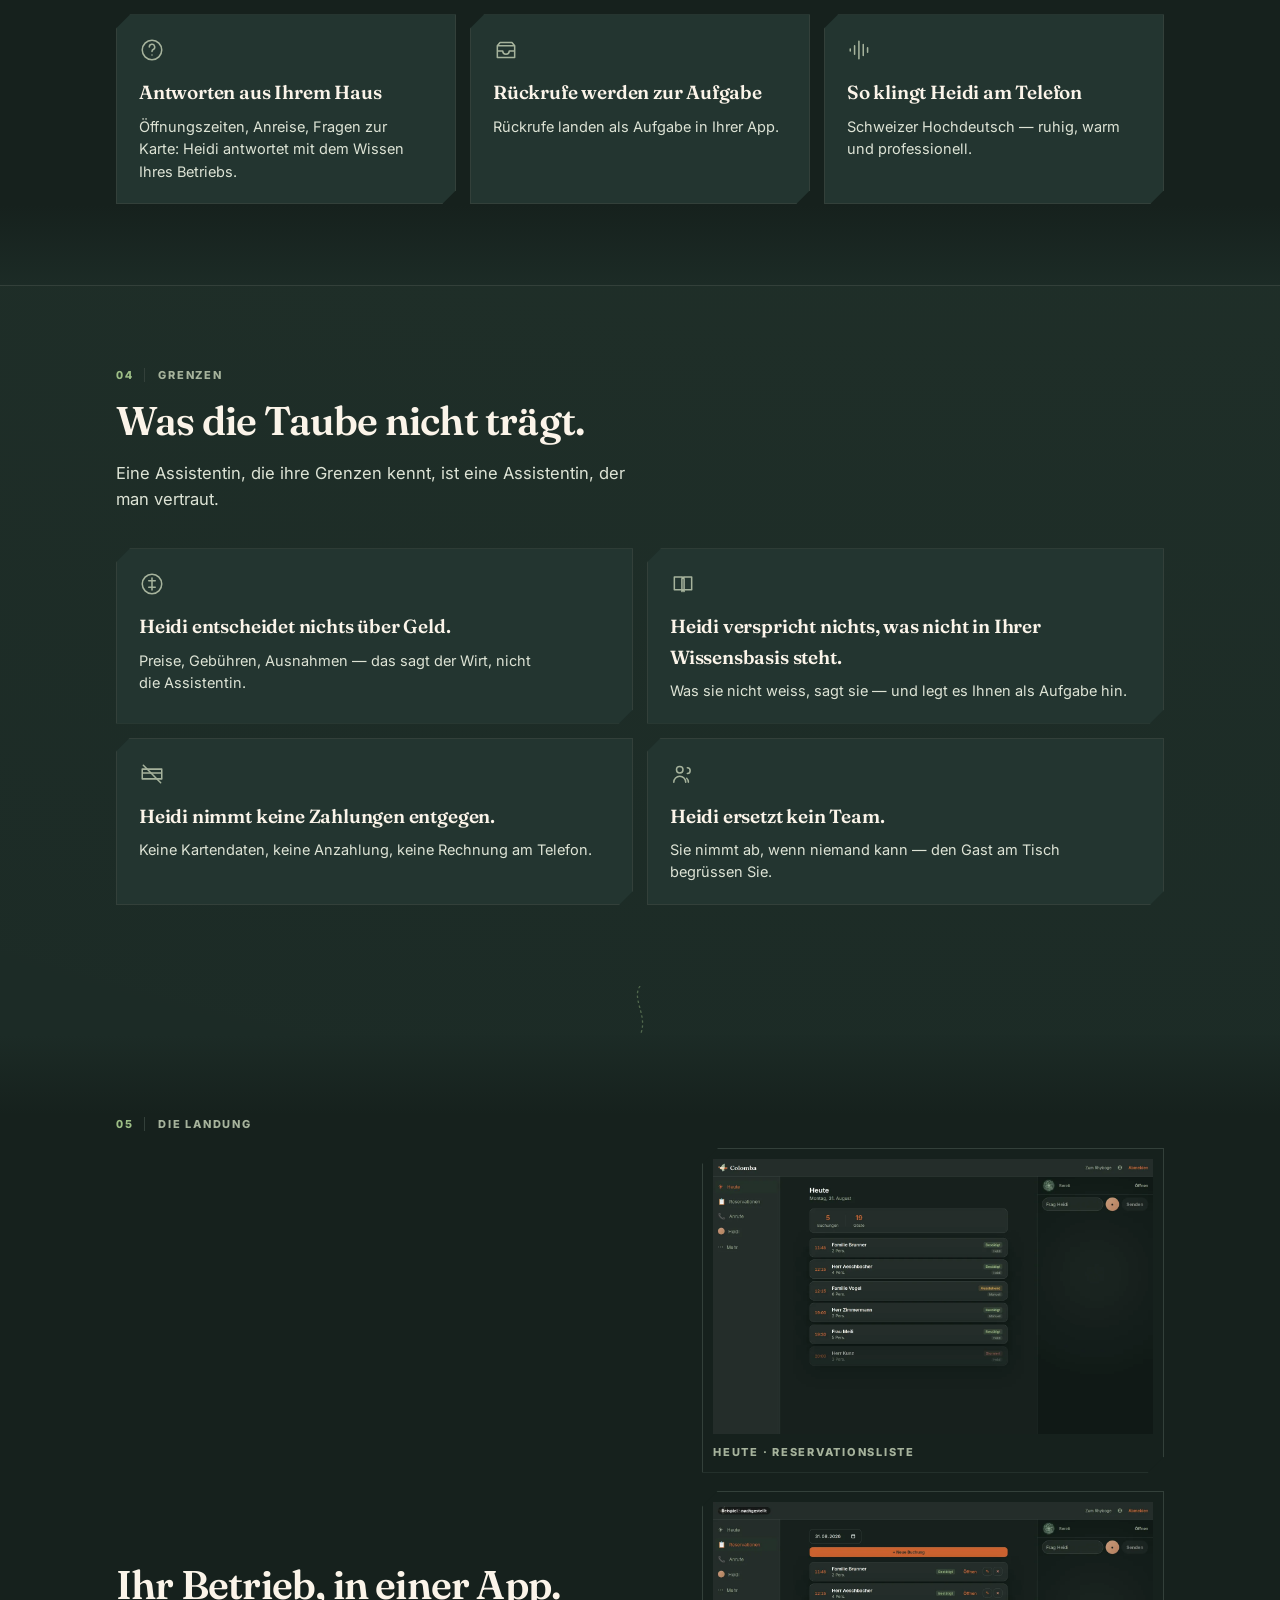
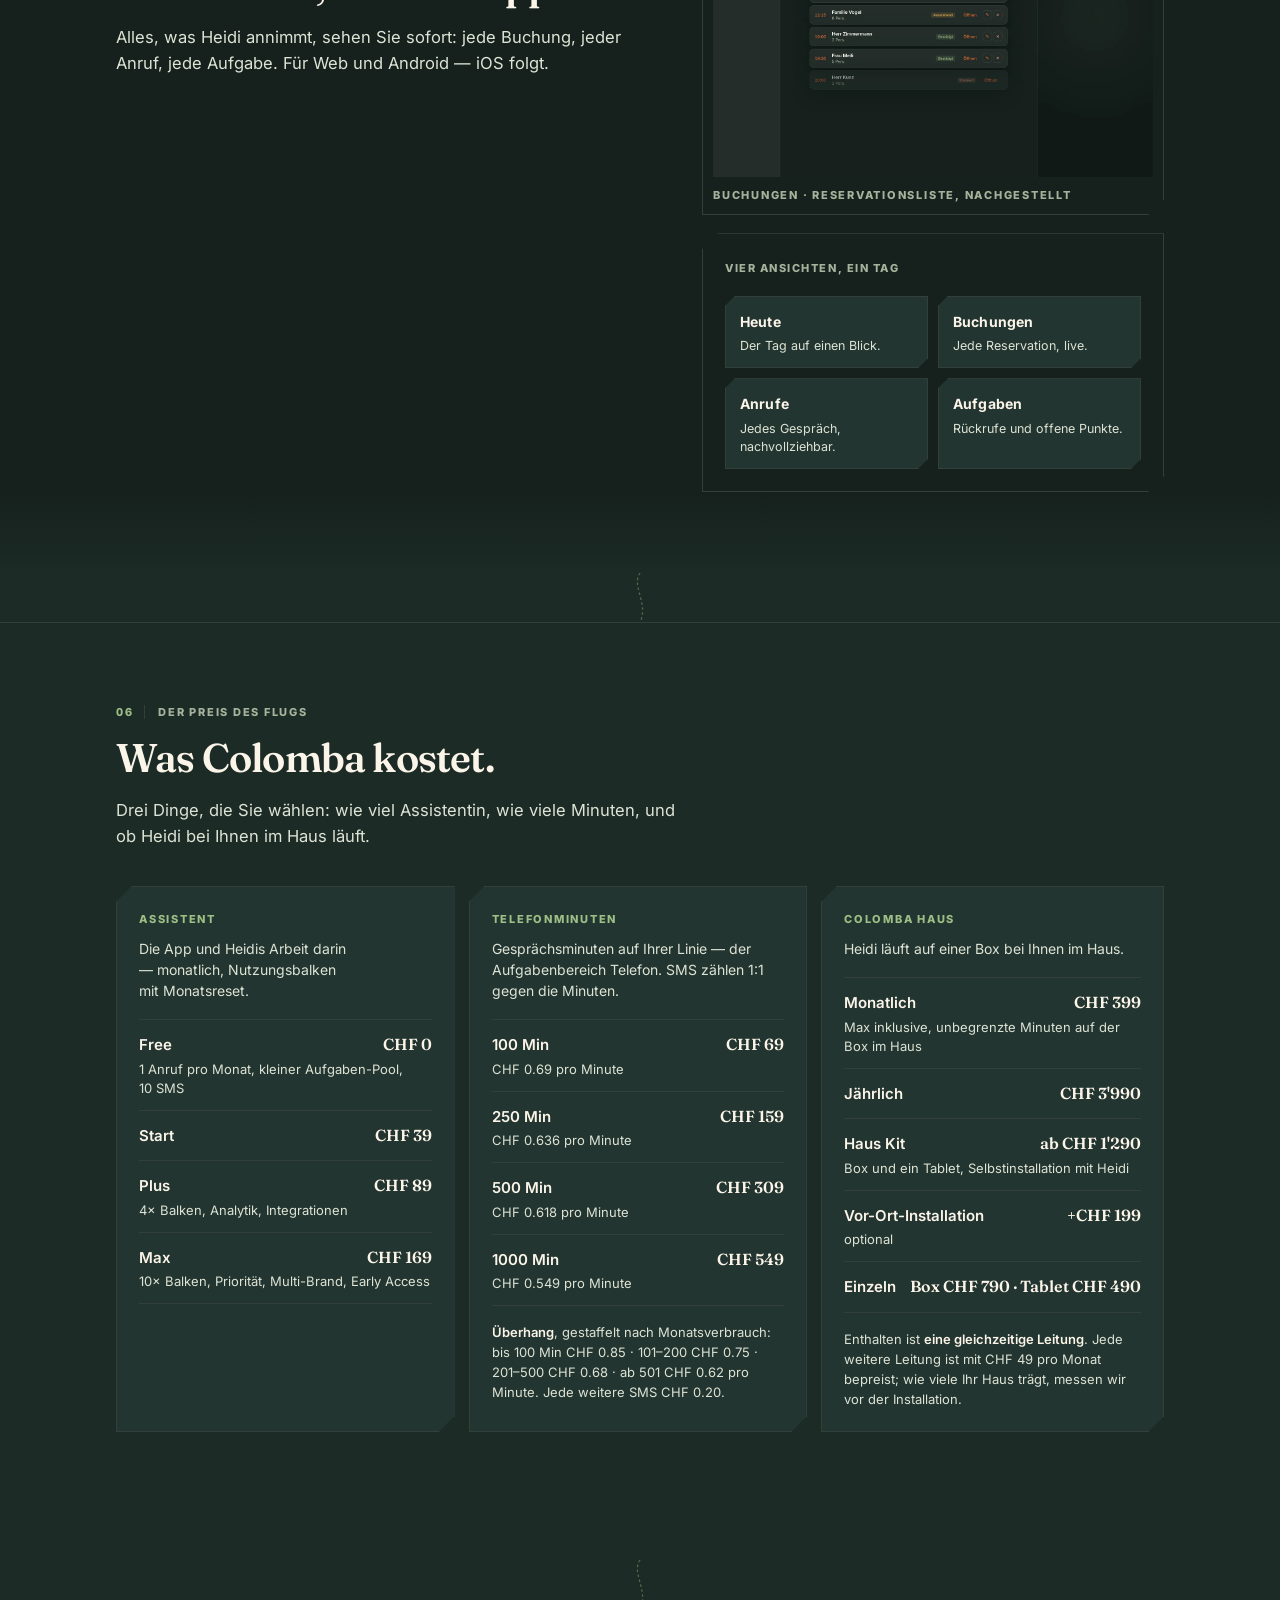
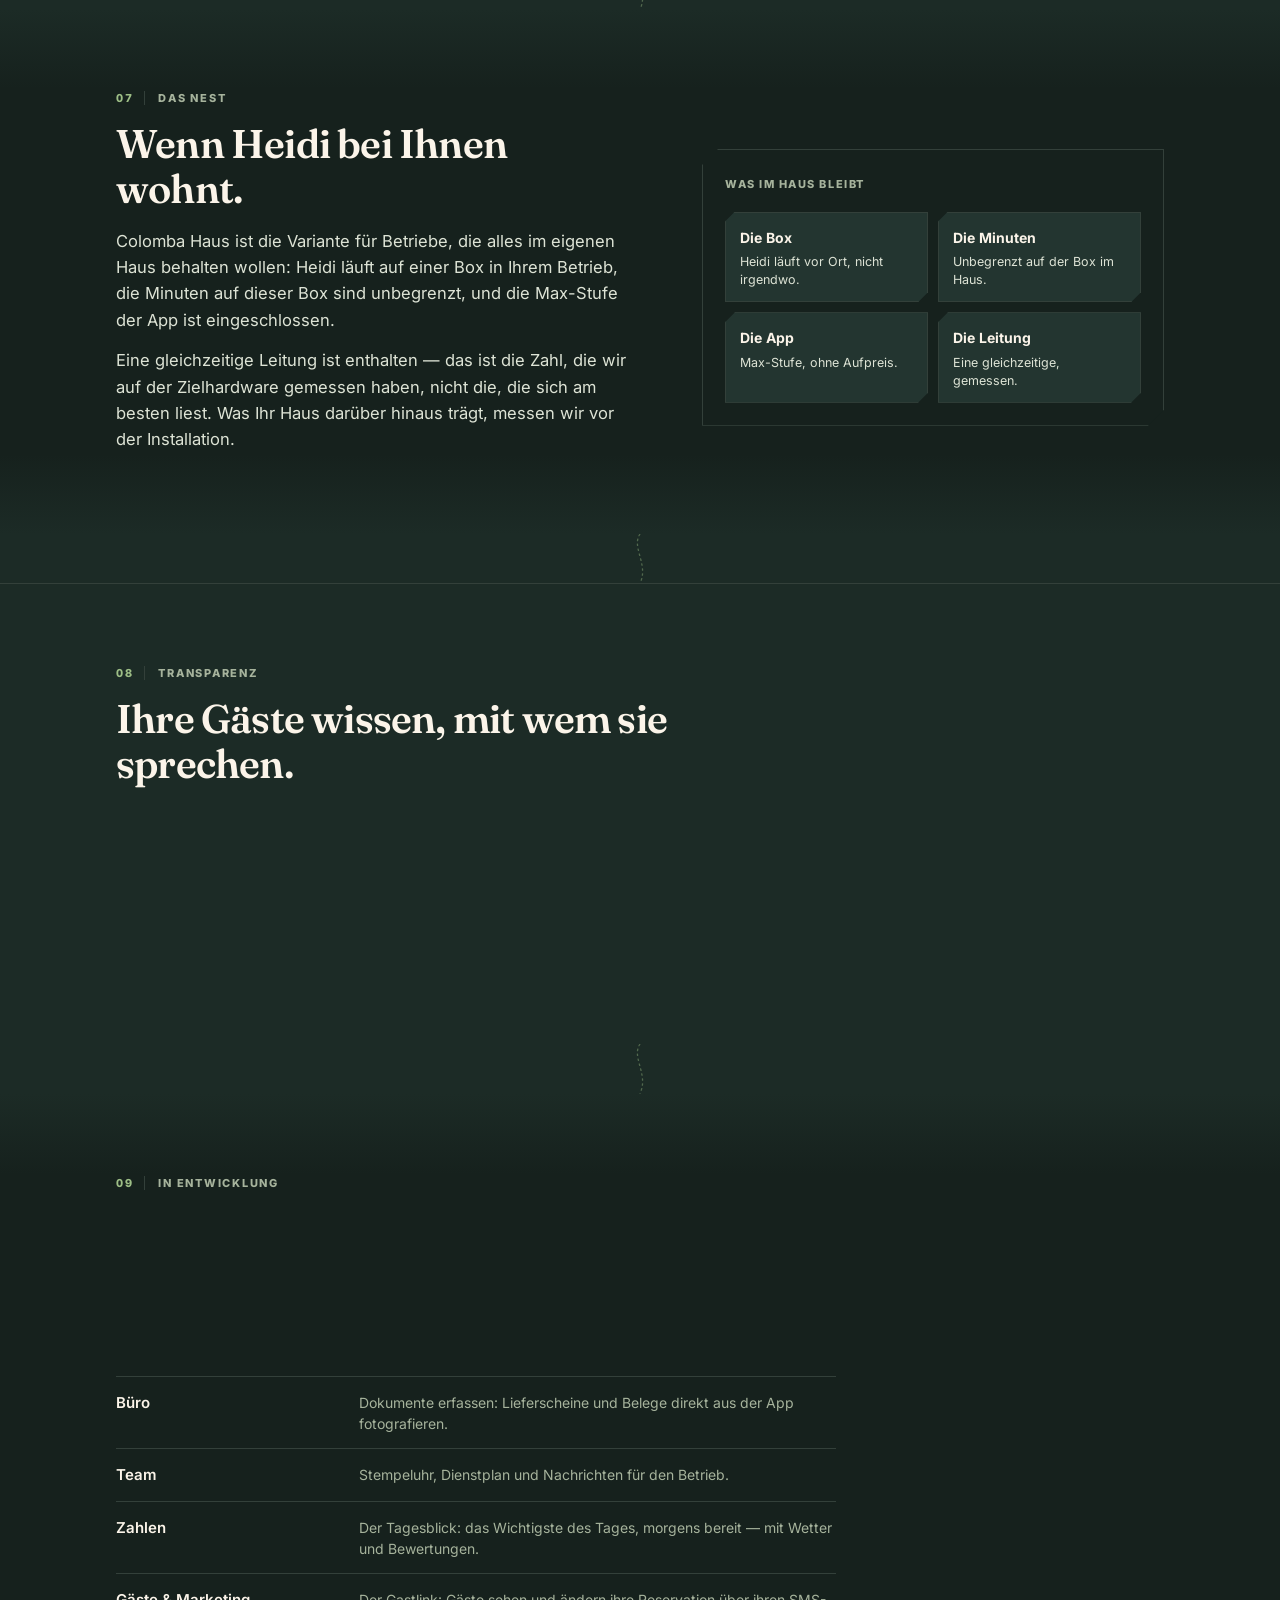
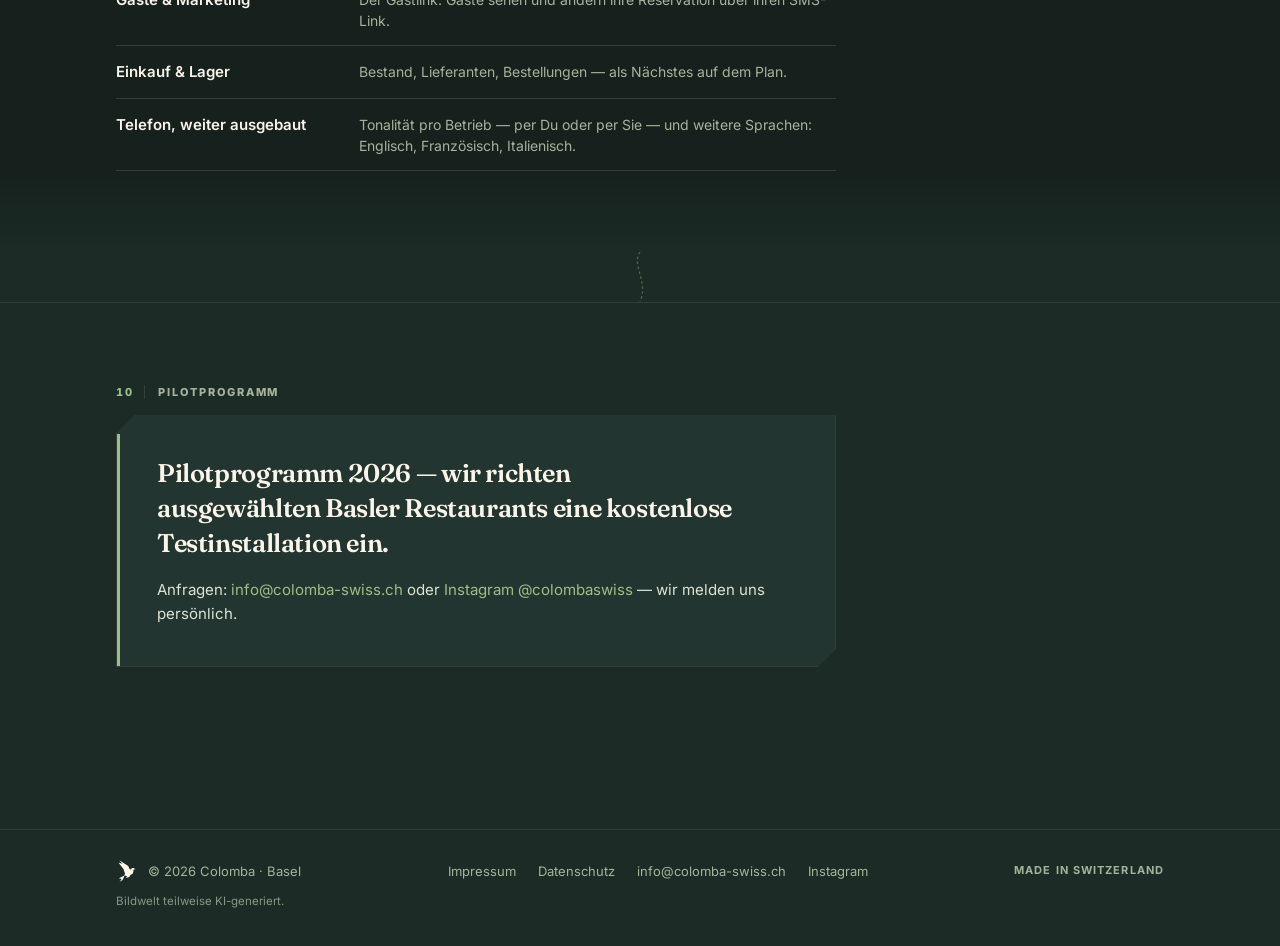
==== commit 6ef6b40a: "staging: CLAIMS-FIX — falsche Kundenaussage raus, interne Kommentare raus Subtraktiver Fix auf dem a" ====
--- a/index.html
+++ b/index.html
@@ -7,8 +7,7 @@
 <title>Colomba — Heidi, die Betriebsassistentin für Schweizer Restaurants</title>
 <meta name="description" content="Heidi, die Betriebsassistentin für Schweizer Restaurants. Heute nimmt sie Anrufe entgegen, bucht Tische und bestätigt per SMS — rund um die Uhr, auch wenn im Service gerade niemand ans Telefon kann.">
 <link rel="canonical" href="https://colomba-swiss.ch/">
-<!-- i18n-ready: DE ships first. EN/FR/IT land as /en/ /fr/ /it/ siblings of this file;
-     hreflang links activate here when the first sibling exists. -->
+
 <meta property="og:type" content="website">
 <meta property="og:title" content="Colomba — Heidi, die Betriebsassistentin für Schweizer Restaurants">
 <meta property="og:description" content="Heidi nimmt Anrufe entgegen, bucht Tische und bestätigt per SMS — rund um die Uhr, auch wenn im Service gerade niemand ans Telefon kann.">
@@ -545,9 +544,7 @@
 .haus-copy .band-lead + .band-lead { margin-top: 14px; }
 .haus-visual { flex: 1 1 320px; min-width: 260px; }
 </style>
-<!-- SOCIAL-SLOT (WEBSITE-V2-LOGO-B, 01.09.): "sameAs" fuehrt nur belegte Profile.
-     LinkedIn/Facebook sind in docs/ACCOUNTS-REGISTRY.md §3 "offen" - sobald eine
-     kanonische URL existiert, hier in "sameAs" ergaenzen und im Footer verlinken. -->
+
 <script type="application/ld+json">
 {
   "@context": "https://schema.org",
@@ -584,25 +581,12 @@
 
 <main id="main">
 
-  <!-- ═══════════════════════════════════ HERO ═══════════════════════════ -->
-  <!-- PAPIER-HERO (WEBSITE-FLUG-V1.2, 31.08.) — Romans Bild «Der Flug» ist jetzt im Baum
-       (`assets/flug/01-aufbruch.jpg`). Vollbreite Szene, Karte unten links auf --forest-2
-       mit Notch (.cut). Der bisherige Hero-Text (Claim/Lead/CTA/Pilot-Karte) bleibt darunter
-       unverändert stehen; der Orb + Status-Chip sind aus dem Hero nach Kapitel 02 gewandert
-       (die Stimme am Ziel, nicht die Reise). Papier ist NIE durchgehender Hintergrund — der
-       Verlauf am unteren Bildrand ist der Wechsel Papier -> Forest.
-       V1.3 HERO-MOTION: das Standbild bleibt die eigentliche Ruhelage; das Video ist reine
-       Anreicherung. Es hat serverseitig KEINE <source> — site.js hängt sie nur an, wenn
-       Viewport > 880px UND kein prefers-reduced-motion, dann .play(); auf `ended` fällt
-       `is-active` wieder weg und die Opacity-Transition legt das Standbild wieder frei.
-       Ohne JS bleibt es bei genau diesem Standbild (kein Autoplay-Attribut, keine Sources
-       im Markup) — das IST der No-JS-Fallback, kein Sonderfall. -->
   <section class="paper-hero">
     <div class="paper-hero-media">
       <picture>
         <source type="image/webp" srcset="assets/flug/01-aufbruch.webp">
         <img src="assets/flug/01-aufbruch.jpg" width="1792" height="1008" loading="eager"
-             alt="Papierberge, Tannen und ein Städtchen bei Nacht — eine Taube trägt einen Brief über eine gestrichelte Flugbahn (Illustration, Kapitel 01: Der Flug)">
+             alt="Papierlandschaft bei Tag: Tannen und ein Städtchen am Fluss vor Bergen, darüber eine Origami-Taube im Flug (Illustration, Kapitel 01: Der Flug)">
       </picture>
       <video class="paper-hero-video" id="paper-hero-video" muted playsinline preload="none"
              width="1936" height="1040" aria-hidden="true" tabindex="-1"
@@ -626,17 +610,7 @@
         <hr class="hero-rule">
 
         <div class="cta">
-          <!-- OWN-LINE-1 · CALL-CTA — «Die Leitung ist die Demo».
-               Aktivieren, sobald die eigene Colomba-Demo-Nummer live und im
-               Tenant-Routing verifiziert ist:
-               1. `hidden` vom <a class="cta-call"> entfernen
-               2. `hidden` auf <div class="cta-fallback"> setzen
-               3. Nummer in href (tel:) und im sichtbaren Text eintragen.
-          <a class="cta-call cut" href="tel:+41XXXXXXXXXX" hidden>
-            <span class="big">Rufen Sie an und sprechen Sie mit Heidi.</span>
-            <span class="tel">+41 XX XXX XX XX</span>
-          </a>
-          -->
+
           <div class="cta-fallback">
             <div class="pilot-card cut">
               <p>Pilotprogramm 2026 — wir richten ausgewählten Basler Restaurants eine kostenlose Testinstallation ein.</p>
@@ -654,7 +628,6 @@
     </svg>
   </div>
 
-  <!-- ═══════════════════════════ DER ANRUF (Signatur) ═══════════════════ -->
   <section class="band" id="anruf">
     <div class="wrap">
     <p class="eyebrow"><span class="ch">02</span> Über den Bergen</p>
@@ -734,12 +707,11 @@
     </svg>
   </div>
 
-  <!-- ═══════════════════════════ WAS HEIDI ÜBERNIMMT ════════════════════ -->
   <section class="band deep" id="heute">
     <div class="wrap">
     <p class="eyebrow"><span class="ch">03</span> Heute im Einsatz</p>
     <h2 class="rv">Was Heidi übernimmt.</h2>
-    <p class="band-lead rv">Heidi arbeitet heute in einem Basler Pilotbetrieb und nimmt dort echte Reservationen entgegen. Von ihren sieben Aufgabenbereichen sind zwei im Einsatz: Telefon und Reservationen. Das kann sie:</p>
+    <p class="band-lead rv">Heidi nimmt heute auf unserer Basler Pilotlinie echte Anrufe entgegen — 78 seit Juni. Von ihren sieben Aufgabenbereichen sind zwei im Einsatz: Telefon und Reservationen. Das kann sie:</p>
 
     <div class="cards">
       <div class="card cut rv">
@@ -764,8 +736,8 @@
       </div>
       <div class="card cut rv">
         <svg viewBox="0 0 24 24" width="26" height="26" fill="none" stroke="#A6B39C" stroke-width="1.4" stroke-linecap="round" stroke-linejoin="round" aria-hidden="true"><path d="M4 8h16v11H4z M4 8l2.5-3h11L20 8 M4 13h5a3 3 0 006 0h5"/></svg>
-        <h3>Nichts geht verloren</h3>
-        <p>Was Heidi nicht abschliessen kann, wird zur Aufgabe in Ihrer App.</p>
+        <h3>Rückrufe werden zur Aufgabe</h3>
+        <p>Rückrufe landen als Aufgabe in Ihrer App.</p>
       </div>
       <div class="card cut rv">
         <svg viewBox="0 0 24 24" width="26" height="26" fill="none" stroke="#A6B39C" stroke-width="1.4" stroke-linecap="round" stroke-linejoin="round" aria-hidden="true"><path d="M3 11v2 M7 8v8 M11 4v16 M15 7v10 M19 10v4"/></svg>
@@ -776,10 +748,6 @@
     </div>
   </section>
 
-  <!-- ═════════════════════════ 04 · GRENZEN ═════════════════════════════ -->
-  <!-- Wortlaut: Roman (Content-Lane), 31.08. Jede Zeile belegt durch
-       colomba/docs/heidi-capabilities-2026-08.md — «Zurückgezogen: Ausfallgebühr CHF 30»,
-       «Wissensbasis», «Kann-ich-nicht-Protokoll». Nichts hier ist eine neue Behauptung. -->
   <section class="band" id="grenzen">
     <div class="wrap">
     <p class="eyebrow"><span class="ch">04</span> Grenzen</p>
@@ -817,7 +785,6 @@
     </svg>
   </div>
 
-  <!-- ═══════════════════════════════ DIE APP ════════════════════════════ -->
   <section class="band deep" id="app">
     <div class="wrap">
     <p class="eyebrow"><span class="ch">05</span> Die Landung</p>
@@ -861,13 +828,6 @@
     </svg>
   </div>
 
-  <!-- ══════════════════════ 06 · PREIS (v4.1) ════════════════════════ -->
-  <!-- EINZIGE QUELLE: colomba/api/rate_card_v2.py (pricing model v4.1) + billing/SPEC.md §10.
-       Keine Zahl hier ist gerechnet oder gerundet. Tote Karten, die NICHT hierher gehören:
-       199/299 (SPEC §10a) und 290/390/690 (Studio-Canvas «Abo & Rechnungen»).
-       PRICING-FAIRUSE-1LINE-1: der Preis der zweiten Leitung steht, die Verfügbarkeit ist
-       eine Messung (EDGE-BENCH-PORTABLE-1) — diese Seite stellt sie nirgends als
-       verfügbar dar. -->
   <section class="band" id="preis">
     <div class="wrap">
     <p class="eyebrow"><span class="ch">06</span> Der Preis des Flugs</p>
@@ -922,11 +882,6 @@
     </svg>
   </div>
 
-  <!-- ═══════════════════════ 07 · DAS NEST ════════════════════════════ -->
-  <!-- Colomba Haus darf in Kundendokumenten erscheinen (SPEC §10, PRICING-FAIRUSE-1LINE-1:
-       «ruling and measurement now agree»). Was hier NICHT steht: eine zweite gleichzeitige
-       Leitung als verfügbar, und irgendeine Aussage über konkrete Hardware-Modelle
-       (die sind laut SPEC offen). -->
   <section class="band deep" id="haus">
     <div class="wrap">
     <p class="eyebrow"><span class="ch">07</span> Das Nest</p>
@@ -957,7 +912,6 @@
     </svg>
   </div>
 
-  <!-- ═══════════════════════════ TRANSPARENZ ════════════════════════════ -->
   <section class="band" id="transparenz">
     <div class="wrap">
     <p class="eyebrow"><span class="ch">08</span> Transparenz</p>
@@ -973,7 +927,6 @@
     </svg>
   </div>
 
-  <!-- ═══════════════════════════ IN ENTWICKLUNG ═════════════════════════ -->
   <section class="band deep" id="kommt">
     <div class="wrap">
     <p class="eyebrow"><span class="ch">09</span> In Entwicklung</p>
@@ -996,7 +949,6 @@
     </svg>
   </div>
 
-  <!-- ═══════════════════════════════ PILOT ══════════════════════════════ -->
   <section class="band" id="pilot">
     <div class="wrap">
     <p class="eyebrow"><span class="ch">10</span> Pilotprogramm</p>
@@ -1020,12 +972,7 @@
       <a href="datenschutz.html">Datenschutz</a>
       <a href="mailto:info@colomba-swiss.ch">info@colomba-swiss.ch</a>
       <a href="https://www.instagram.com/colombaswiss/" rel="me noopener">Instagram</a>
-      <!-- SOCIAL-SLOT (WEBSITE-V2-LOGO-B, 01.09.): LinkedIn und Facebook sind in
-           docs/ACCOUNTS-REGISTRY.md §3 als "offen" gefuehrt - kein Profil belegt, keine
-           kanonische URL im Repo. Kein geratener Link. Sobald eine Seite existiert, hier
-           eintragen UND in "sameAs" im JSON-LD oben:
-           <a href="https://www.linkedin.com/company/..." rel="me noopener">LinkedIn</a>
-           <a href="https://www.facebook.com/..." rel="me noopener">Facebook</a> -->
+
     </nav>
     <span class="madein">Made in Switzerland</span>
   </div>
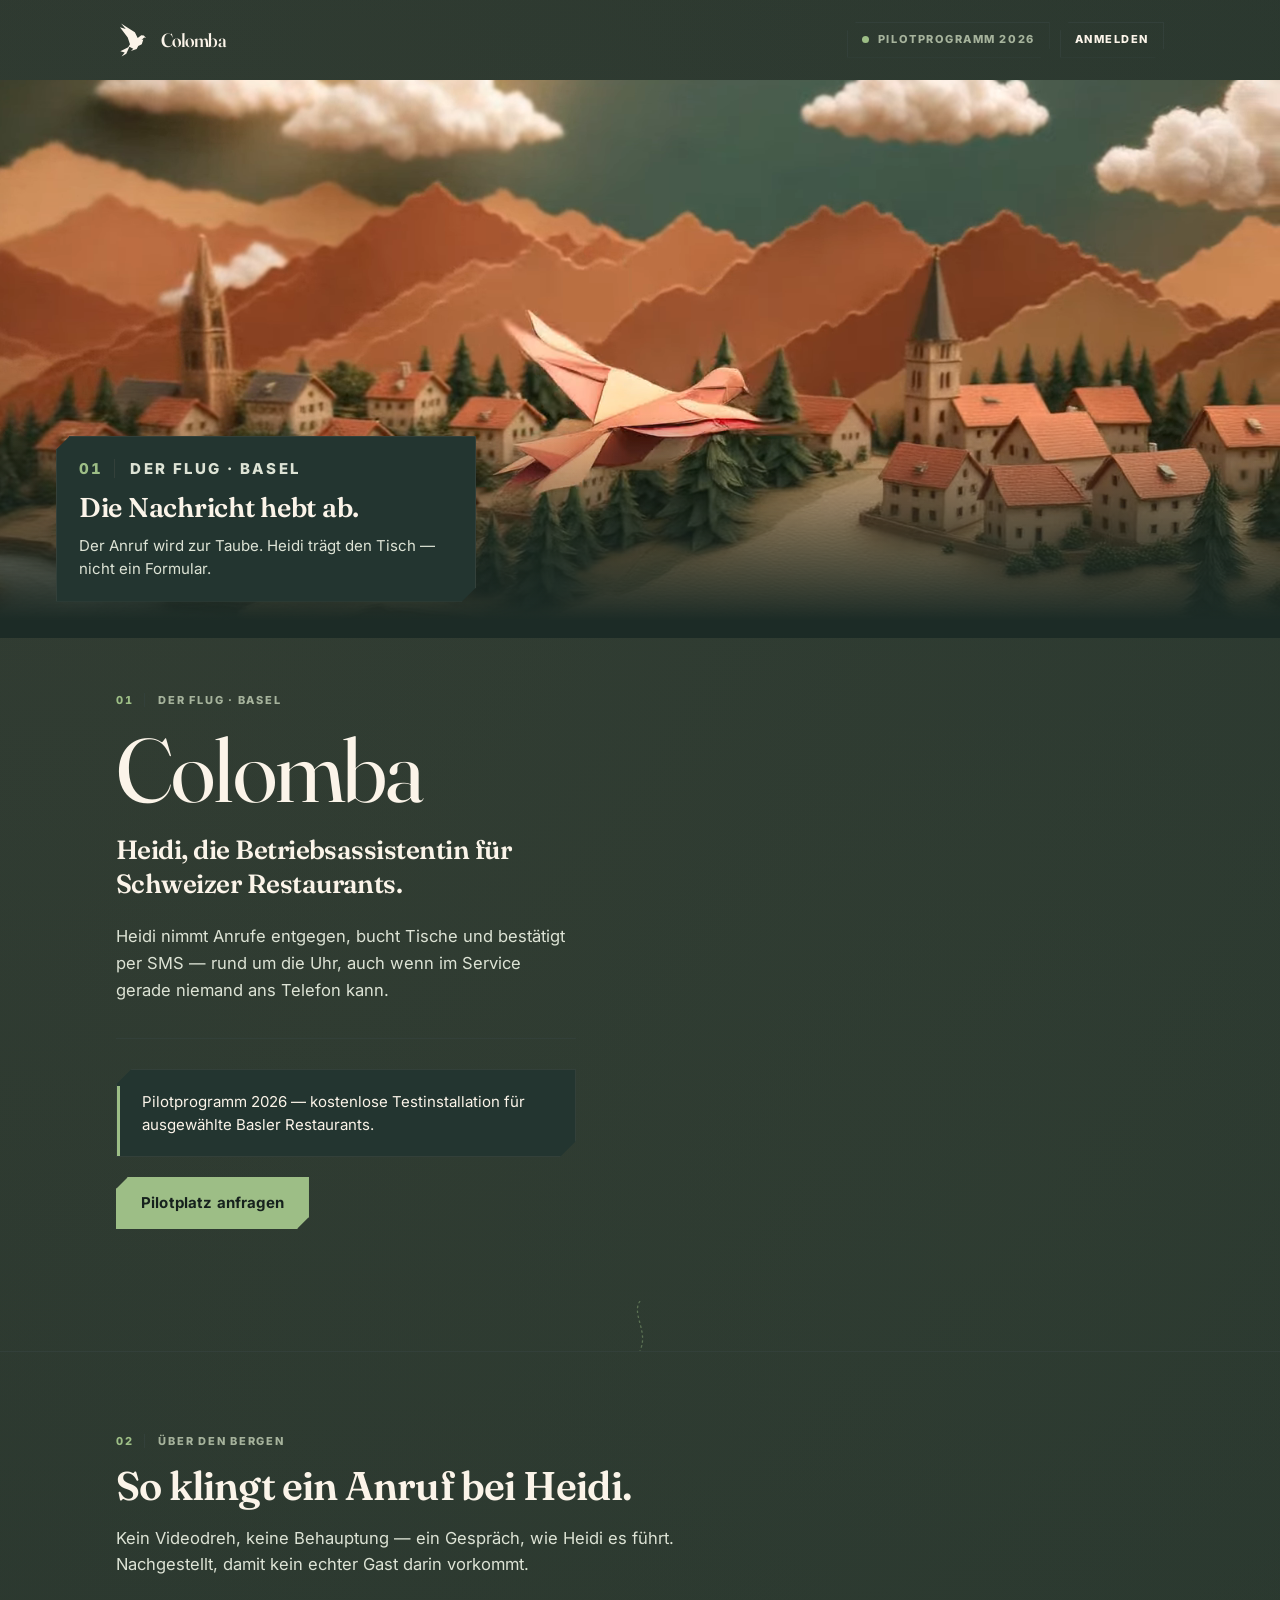
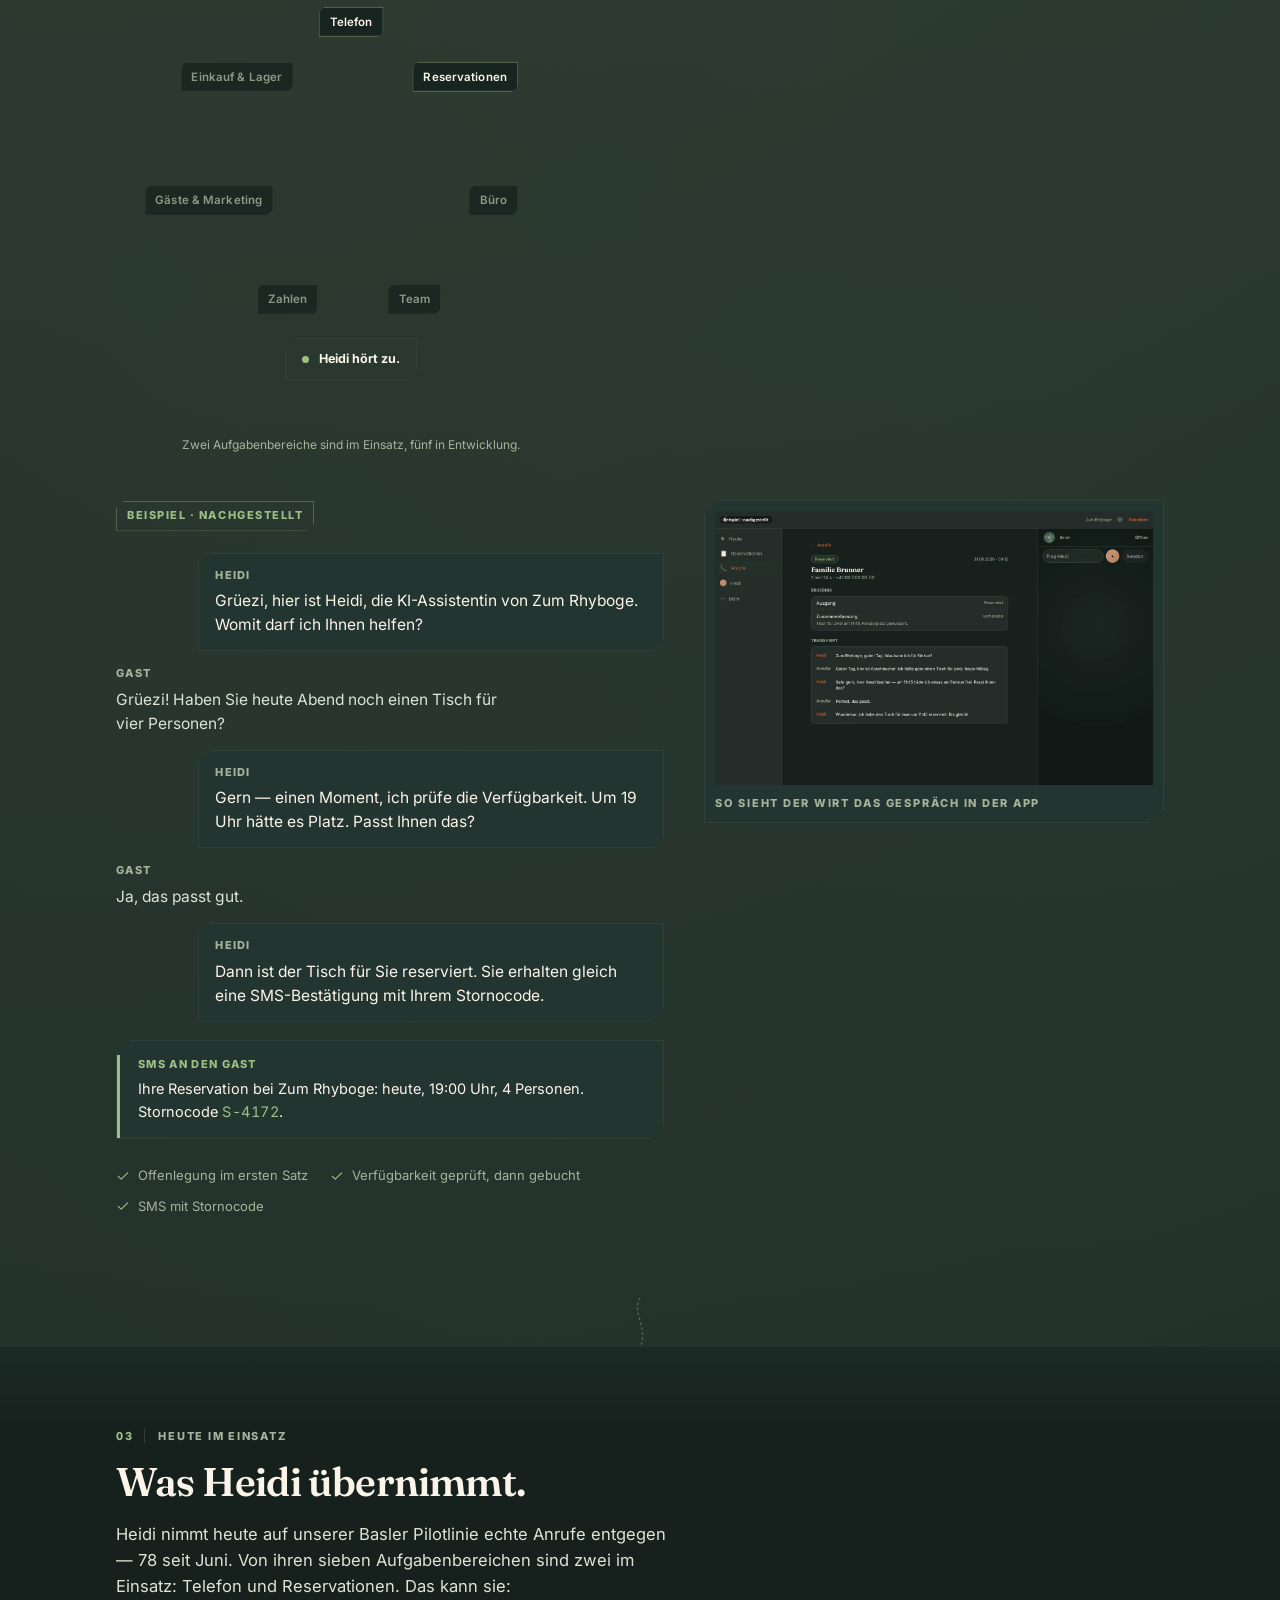
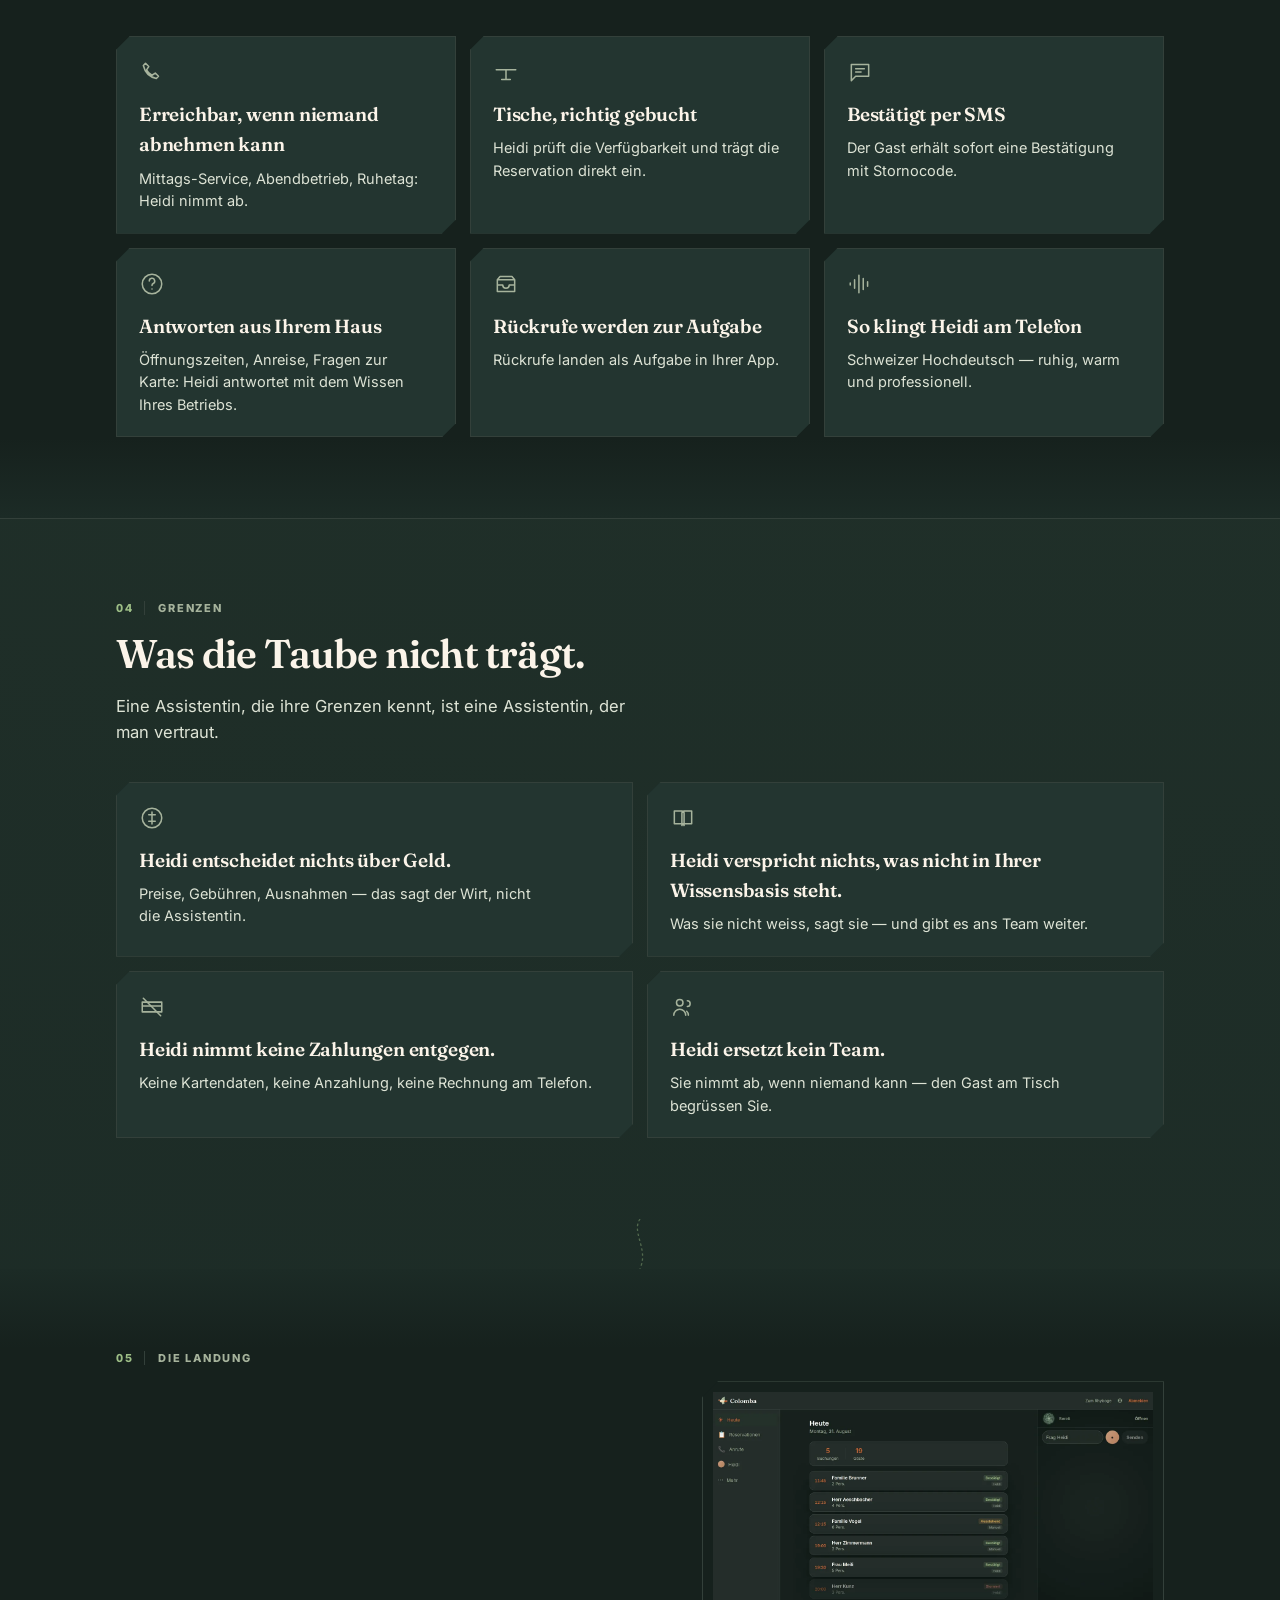
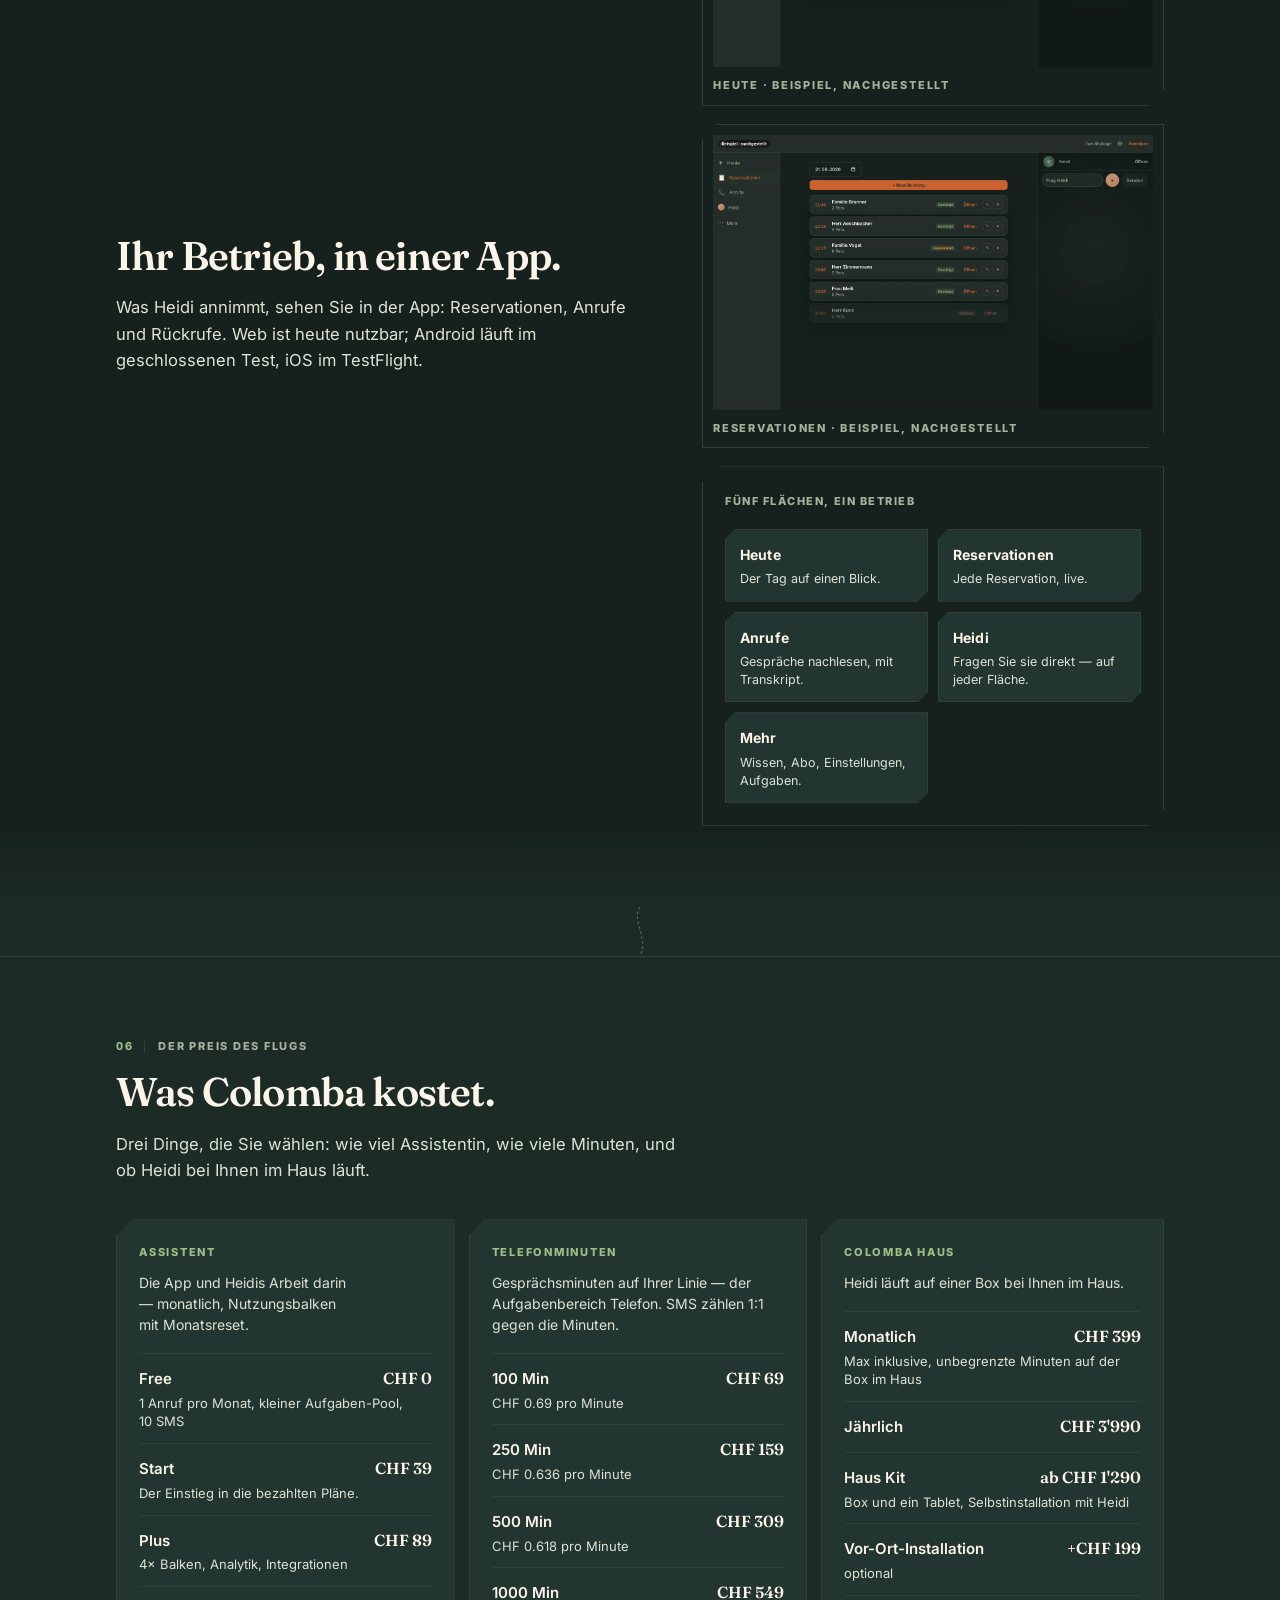
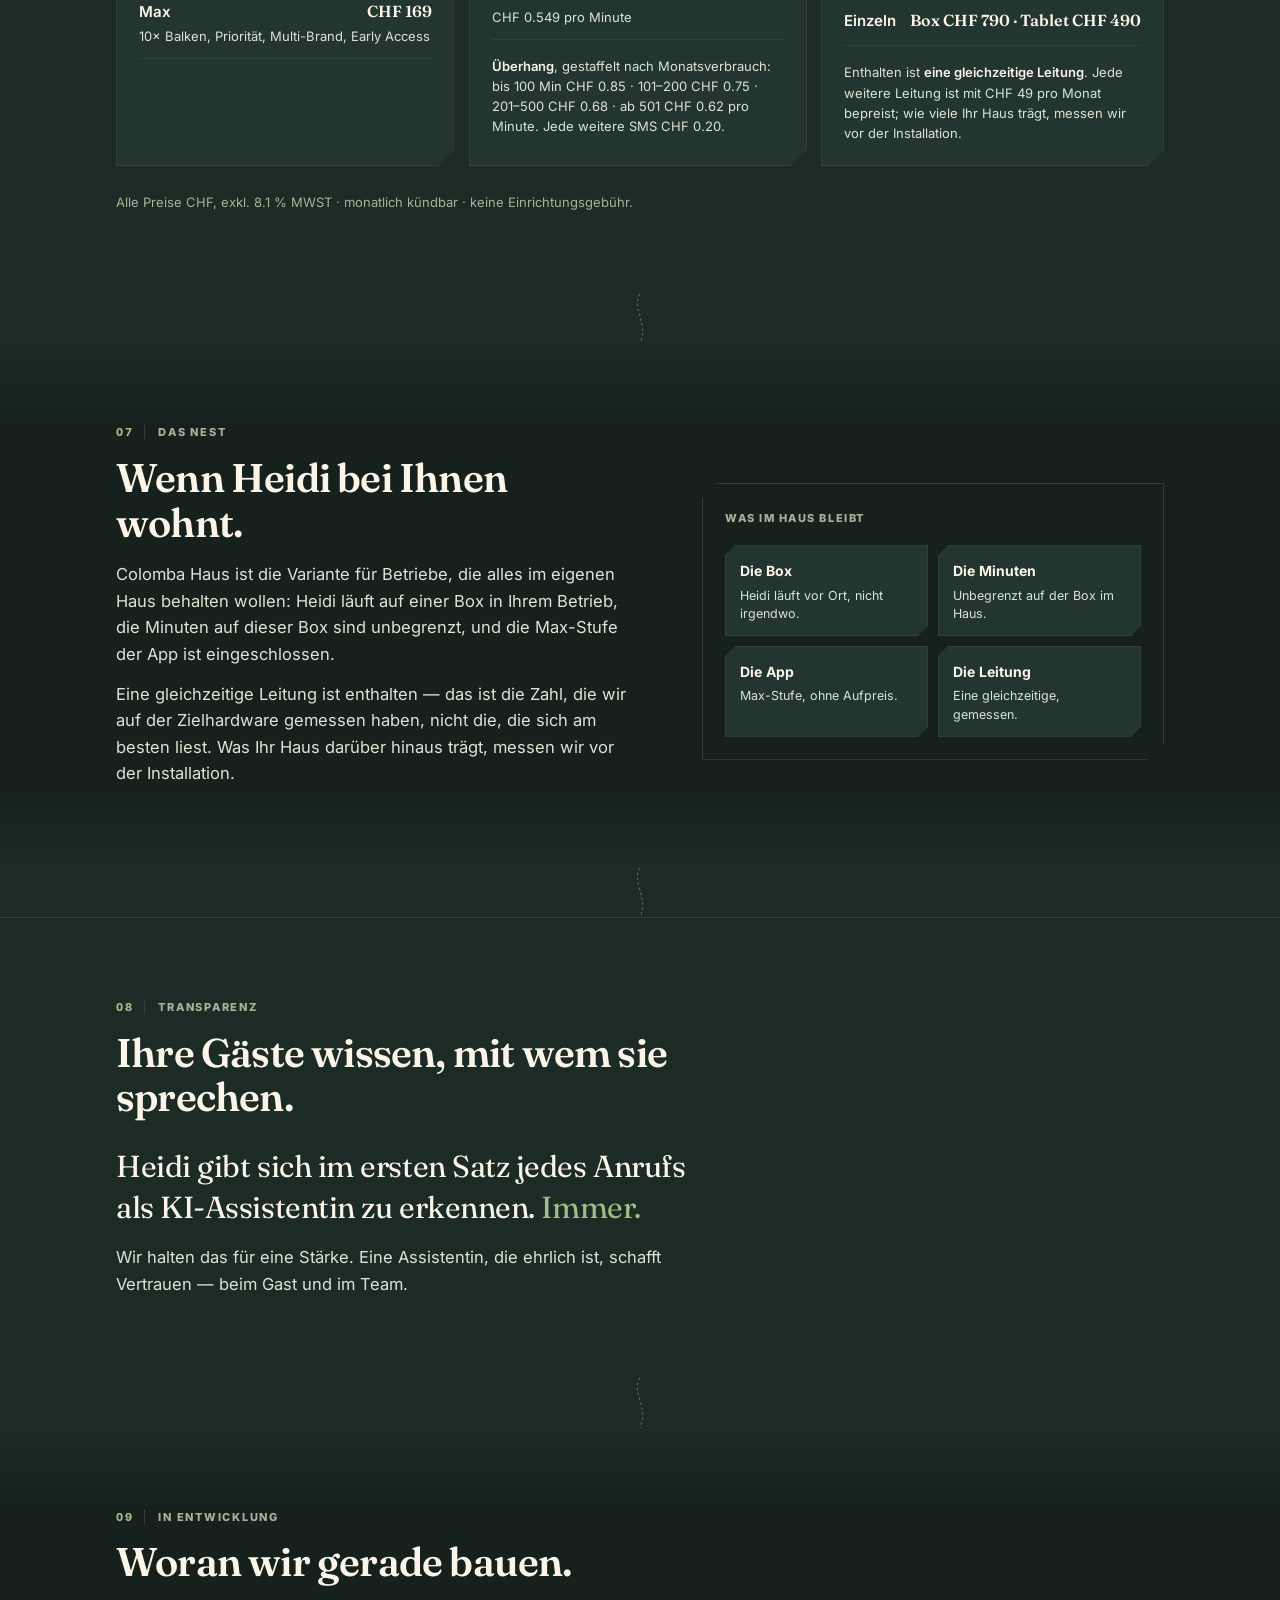
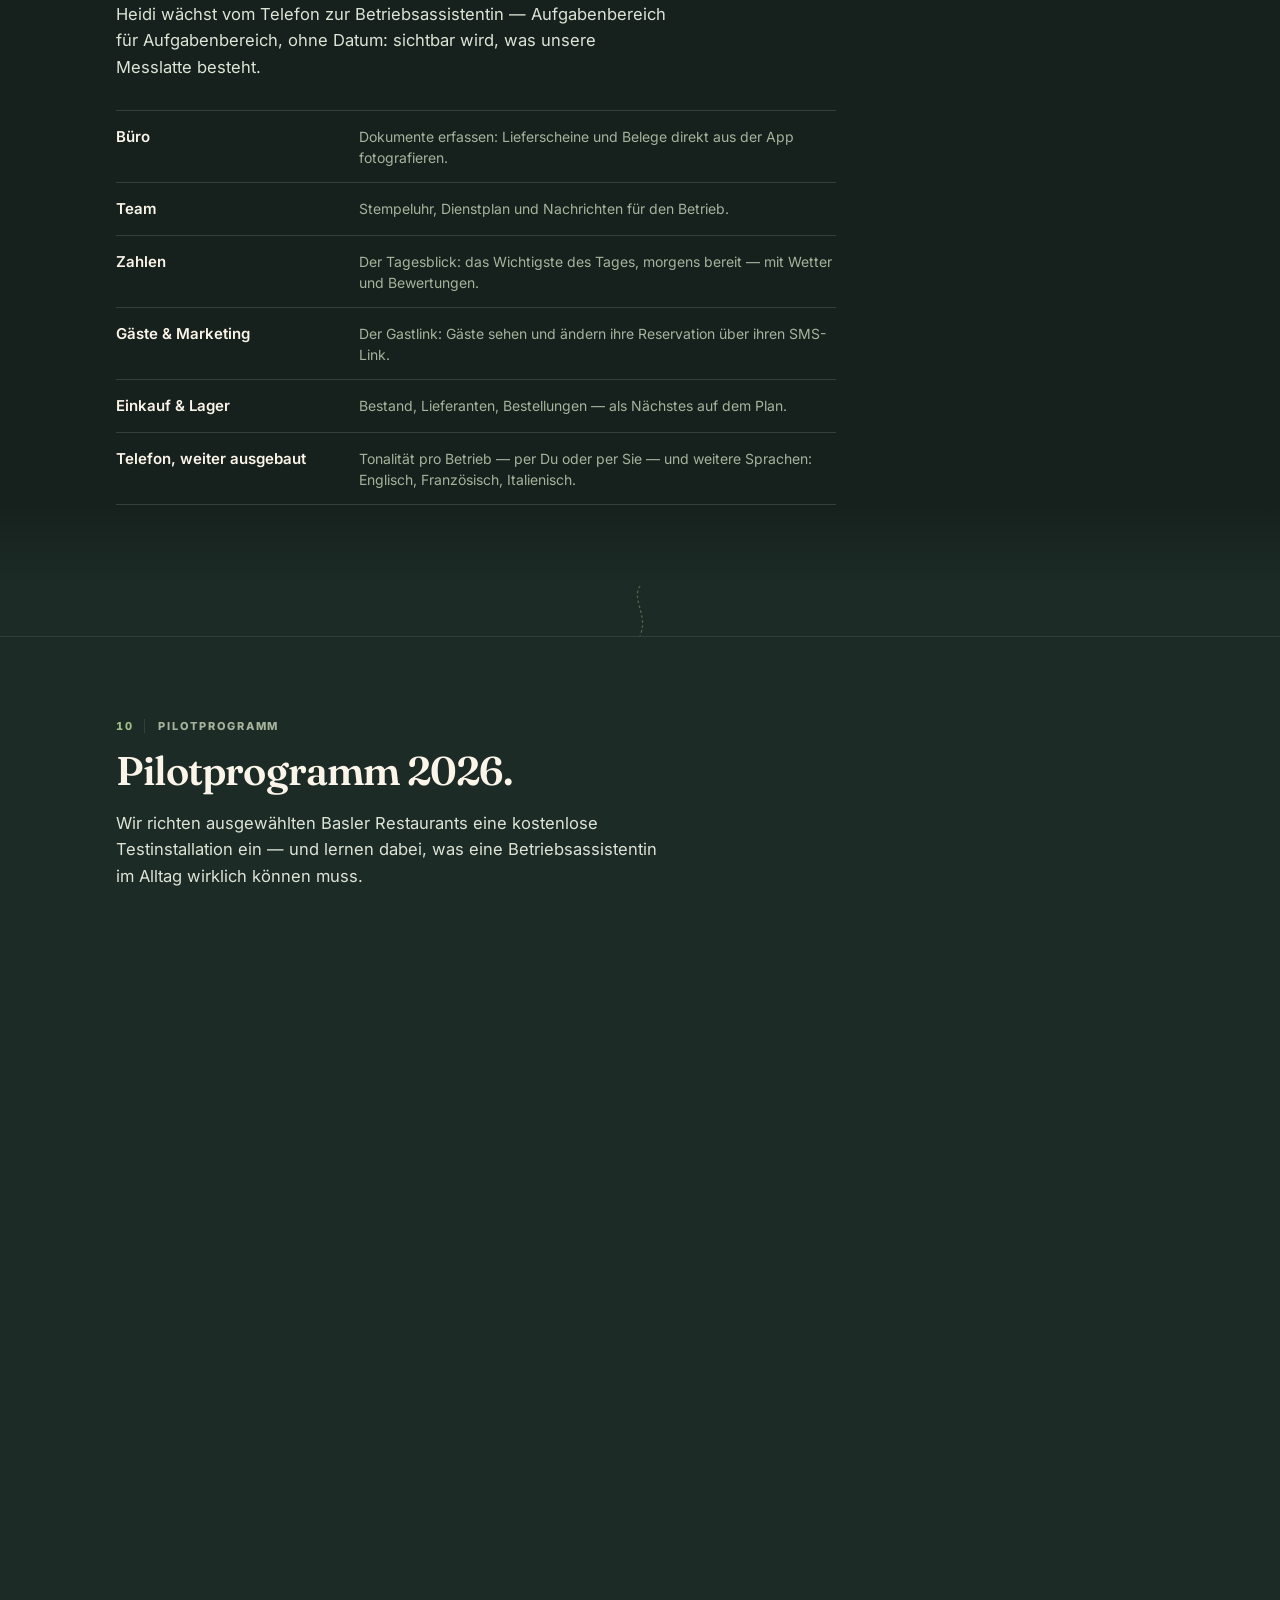
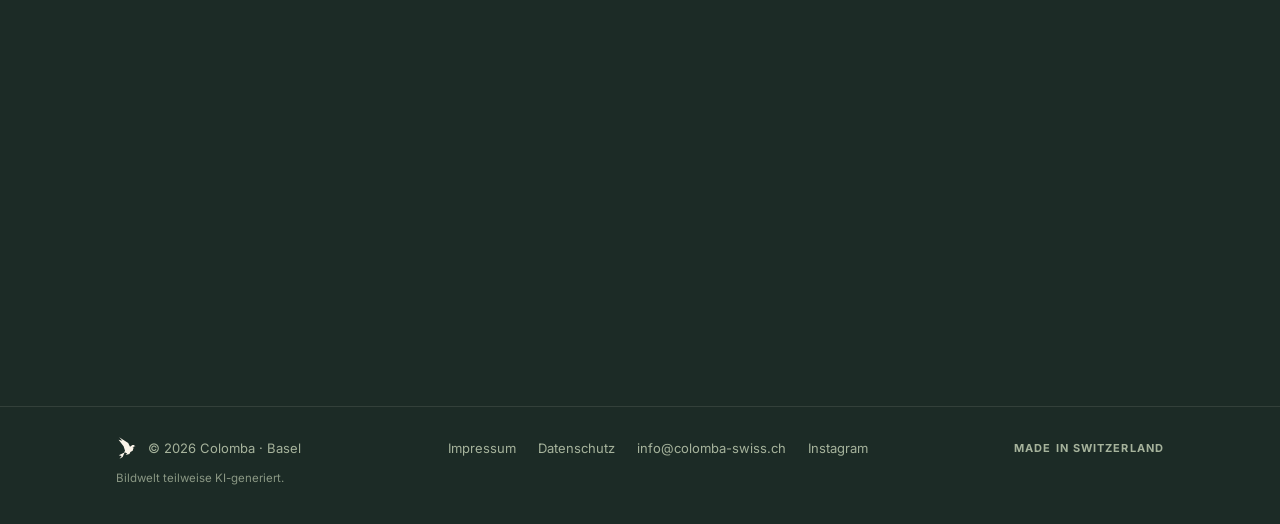
==== commit cb7566d3: "staging: WEBSITE-POLISH-1 — Orb ruhig + sieben Bereiche, Pilotprogramm echt, §05 auf die finalen Flä" ====
--- a/index.html
+++ b/index.html
@@ -234,30 +234,44 @@
 }
 .pilot-card p { margin: 0; font-size: 15px; line-height: 1.55; color: var(--cream); text-wrap: pretty; }
 .contact-line { margin: 22px 0 0; font-size: 15px; color: var(--sage); }
+.btn {
+  --cut: 12px;
+  display: inline-block; padding: 13px 24px; background: var(--olive);
+  color: var(--forest-deep); border: 1px solid var(--olive);
+  font-family: var(--sans); font-size: 15px; font-weight: 700; letter-spacing: .01em;
+}
+.btn:hover { background: var(--cream); border-color: var(--cream); }
+.btn:focus-visible { outline: 2px solid var(--cream); outline-offset: 3px; }
+.cta-row { margin: 20px 0 0; }
 .contact-line a { border-bottom: 1px solid rgba(157, 190, 134, .4); padding-bottom: 1px; }
 
 /* orb stage */
 .hero-stage { flex: 1 1 340px; min-width: 260px; display: flex; flex-direction: column; align-items: center; gap: 18px; }
 /* Kapitel-02-Grösse — der Orb ist hier ein Akzent neben dem Gespräch, keine Hero-Bühne mehr. */
-.hero-stage--compact { flex: none; max-width: 180px; margin: 28px 0 0; gap: 10px; }
-.hero-stage--compact .stage-box { max-width: 150px; }
+.hero-stage--compact { flex: none; max-width: 470px; margin: 28px 0 0; gap: 42px; padding: 46px 0 10px; }
+.hero-stage--compact .stage-box { max-width: 232px; }
 .stage-box { position: relative; width: 100%; max-width: 420px; aspect-ratio: 1; }
-.ring { position: absolute; inset: 0; pointer-events: none; --r: calc(50% - 26px); }
+.ring { position: absolute; inset: 0; pointer-events: none; --r: calc(50% + 30px); }
 .ring .node {
-  position: absolute; transform: translate(-50%, -50%);
-  width: 34px; height: 34px; display: grid; place-items: center;
-  border: 1px solid rgba(157, 190, 134, .38);
-  background: rgba(35, 53, 48, .55);
-  clip-path: polygon(50% 0, 100% 25%, 100% 75%, 50% 100%, 0 75%, 0 25%);
-}
-.ring svg { display: block; }
+  --cut: 6px;
+  position: absolute; transform: translate(-50%, -50%); white-space: nowrap;
+  padding: 5px 10px; font-size: 11.5px; font-weight: 600; letter-spacing: .01em;
+  color: var(--sage); border: 1px solid var(--hairline);
+  background: rgba(22, 33, 29, .86);
+  clip-path: polygon(var(--cut) 0, 100% 0, 100% calc(100% - var(--cut)), calc(100% - var(--cut)) 100%, 0 100%, 0 var(--cut));
+}
+/* In use today — the only two that are lit. */
+.ring .node.live { color: var(--cream); border-color: rgba(157, 190, 134, .5); }
+/* In development — dimmed AND set back, so the split does not rest on hue alone. */
+.ring .node:not(.live) { opacity: .8; }
+.orb-legend { margin: 0; font-size: 12px; color: var(--sage); text-align: center; }
 .orb-mount { position: absolute; left: 50%; top: 50%; width: 62%; height: 62%; transform: translate(-50%, -50%); }
 /* Static ember: the resting light before (or instead of) WebGL — a bright,
    saturated centre falling off fast, per the design-bar »light, not fog« rule. */
 .ember {
   position: absolute; inset: 0; border-radius: 999px;
   background:
-    radial-gradient(circle at 50% 50%, rgba(251, 244, 233, .85) 0%, rgba(168, 205, 150, .55) 7%, rgba(110, 138, 118, .28) 22%, rgba(62, 90, 76, .12) 40%, transparent 62%);
+    radial-gradient(circle at 50% 50%, rgba(251, 244, 233, .62) 0%, rgba(157, 190, 134, .36) 7%, rgba(110, 138, 118, .16) 22%, rgba(62, 90, 76, .07) 40%, transparent 62%);
   transition: opacity 1.2s ease;
 }
 .ember.faded { opacity: 0; }
@@ -408,6 +422,7 @@
 
 /* --------------------------------------------------------------- kommt */
 .kommt { list-style: none; margin: 30px 0 0; padding: 0; max-width: 720px; }
+.rail .kommt { margin: 0; max-width: none; }
 .kommt li {
   display: flex; flex-wrap: wrap; gap: 4px 18px; align-items: baseline;
   padding: 14px 0; border-top: 1px solid var(--hairline);
@@ -463,19 +478,17 @@
   .hero-grid { gap: 22px; }
   .hero-stage { order: -1; gap: 10px; }
   .stage-box { max-width: 250px; }
-  .ring { --r: calc(50% - 18px); }
-  .ring .node { width: 30px; height: 30px; }
+  .hero-stage--compact { max-width: 100%; padding: 0; }
+  .hero-stage--compact .stage-box { max-width: 178px; margin-bottom: 96px; }
+  /* No room to orbit at 390px — the ring unwraps into a centred row below. */
+  .ring { inset: auto; top: calc(100% + 16px); left: 50%; transform: translateX(-50%);
+          display: flex; flex-wrap: wrap; justify-content: center; gap: 6px;
+          width: min(86vw, 420px); }
+  .ring .node { position: static; transform: none; left: auto; top: auto; }
   .bubble { max-width: 94%; }
   .kommt b { flex-basis: 100%; }
   .call-shot { flex-basis: 100%; max-width: 100%; }
   .app-shot { max-width: 100%; }
-}
-@media (max-width: 560px) {
-  /* Auf schmalen Geräten steht der Betrag unter seiner Zeile statt daneben:
-     `white-space: nowrap` auf .num würde die Seite sonst breiter machen als das
-     Fenster, und eine Seite, die seitlich scrollt, hat kein Layout mehr. */
-  .price-list li { grid-template-columns: 1fr; }
-  .price-list .num { text-align: left; white-space: normal; margin-top: 2px; }
 }
 @media (max-width: 480px) {
   body { font-size: 16px; }
@@ -534,6 +547,13 @@
   font-variant-numeric: tabular-nums; white-space: nowrap; text-align: right;
 }
 .price-list .note { grid-column: 1 / -1; font-size: 13px; line-height: 1.45; color: var(--text); text-wrap: pretty; }
+/* Moved down from above the base rules, where it was inert: same specificity, and a
+   media query adds none, so `white-space: nowrap` won and narrow phones could scroll
+   sideways. Declarations unchanged — only the position. */
+@media (max-width: 560px) {
+  .price-list li { grid-template-columns: 1fr; }
+  .price-list .num { text-align: left; white-space: normal; margin-top: 2px; }
+}
 .price-foot { margin: 16px 0 0; font-size: 13px; line-height: 1.55; color: var(--text); text-wrap: pretty; }
 .price-foot b { color: var(--cream); font-weight: 600; }
 .price-legal { margin: 26px 0 0; font-size: 13px; color: var(--sage); }
@@ -613,9 +633,9 @@
 
           <div class="cta-fallback">
             <div class="pilot-card cut">
-              <p>Pilotprogramm 2026 — wir richten ausgewählten Basler Restaurants eine kostenlose Testinstallation ein.</p>
+              <p>Pilotprogramm 2026 — kostenlose Testinstallation für ausgewählte Basler Restaurants.</p>
             </div>
-            <p class="contact-line">Anfragen: <a href="mailto:info@colomba-swiss.ch">info@colomba-swiss.ch</a> oder <a href="https://www.instagram.com/colombaswiss/" rel="me noopener">Instagram&nbsp;@colombaswiss</a> — wir melden uns persönlich.</p>
+            <p class="cta-row"><a class="btn cut" href="#pilot">Pilotplatz anfragen</a></p>
           </div>
         </div>
       </div>
@@ -645,6 +665,7 @@
         <span class="dot live" id="status-dot" aria-hidden="true"></span>
         <span id="status-text">Heidi hört zu.</span>
       </p>
+      <p class="orb-legend">Zwei Aufgabenbereiche sind im Einsatz, fünf in Entwicklung.</p>
     </div>
 
     <div class="anruf-grid">
@@ -763,7 +784,7 @@
       <div class="card cut rv">
         <svg viewBox="0 0 24 24" width="26" height="26" fill="none" stroke="#A6B39C" stroke-width="1.4" stroke-linecap="round" stroke-linejoin="round" aria-hidden="true"><path d="M4 5.5h7a2 2 0 012 2V19a2 2 0 00-2-1.6H4z M20 5.5h-7a2 2 0 00-2 2V19a2 2 0 012-1.6h7z"/></svg>
         <h3>Heidi verspricht nichts, was nicht in Ihrer Wissensbasis steht.</h3>
-        <p>Was sie nicht weiss, sagt sie — und legt es Ihnen als Aufgabe hin.</p>
+        <p>Was sie nicht weiss, sagt sie — und gibt es ans Team weiter.</p>
       </div>
       <div class="card cut rv">
         <svg viewBox="0 0 24 24" width="26" height="26" fill="none" stroke="#A6B39C" stroke-width="1.4" stroke-linecap="round" stroke-linejoin="round" aria-hidden="true"><path d="M3 7.5h18v9H3z M3 11h18"/><path d="M4 4l16 16"/></svg>
@@ -791,30 +812,32 @@
     <div class="app-grid">
       <div class="app-copy">
         <h2 class="rv">Ihr Betrieb, in einer App.</h2>
-        <p class="band-lead rv">Alles, was Heidi annimmt, sehen Sie sofort: jede Buchung, jeder Anruf, jede Aufgabe. Für Web und Android — iOS folgt.</p>
+        <p class="band-lead rv">Was Heidi annimmt, sehen Sie in der App: Reservationen, Anrufe und Rückrufe.
+        Web ist heute nutzbar; Android läuft im geschlossenen Test, iOS im TestFlight.</p>
       </div>
       <div class="app-visual rv">
         <figure class="app-shot main cut">
           <picture>
             <source type="image/webp" srcset="assets/app/s1-reservationen@1x.webp 1x, assets/app/s1-reservationen@2x.webp 2x">
-            <img src="assets/app/s1-reservationen@1x.webp" width="1440" height="900" loading="lazy" alt="App-Ansicht: Heute, Reservationsliste (Zum Rhyboge)">
+            <img src="assets/app/s1-reservationen@1x.webp" width="1440" height="900" loading="lazy" alt="App-Ansicht: Heute, Reservationsliste, nachgestellt (Zum Rhyboge)">
           </picture>
-          <figcaption class="eyebrow">Heute · Reservationsliste</figcaption>
+          <figcaption class="eyebrow">Heute · Beispiel, nachgestellt</figcaption>
         </figure>
         <figure class="app-shot cut">
           <picture>
             <source type="image/webp" srcset="assets/app/s4-buchungen@1x.webp 1x, assets/app/s4-buchungen@2x.webp 2x">
-            <img src="assets/app/s4-buchungen@1x.webp" width="1440" height="900" loading="lazy" alt="App-Ansicht: Buchungen, Reservationsliste, nachgestellt (Zum Rhyboge)">
+            <img src="assets/app/s4-buchungen@1x.webp" width="1440" height="900" loading="lazy" alt="App-Ansicht: Reservationen, nachgestellt (Zum Rhyboge)">
           </picture>
-          <figcaption class="eyebrow">Buchungen · Reservationsliste, nachgestellt</figcaption>
+          <figcaption class="eyebrow">Reservationen · Beispiel, nachgestellt</figcaption>
         </figure>
         <div class="rail cut">
-          <p class="rail-title">Vier Ansichten, ein Tag</p>
+          <p class="rail-title">Fünf Flächen, ein Betrieb</p>
           <div class="rail-tabs">
             <div class="rail-tab cut"><b>Heute</b><span>Der Tag auf einen Blick.</span></div>
-            <div class="rail-tab cut"><b>Buchungen</b><span>Jede Reservation, live.</span></div>
-            <div class="rail-tab cut"><b>Anrufe</b><span>Jedes Gespräch, nachvollziehbar.</span></div>
-            <div class="rail-tab cut"><b>Aufgaben</b><span>Rückrufe und offene Punkte.</span></div>
+            <div class="rail-tab cut"><b>Reservationen</b><span>Jede Reservation, live.</span></div>
+            <div class="rail-tab cut"><b>Anrufe</b><span>Gespräche nachlesen, mit Transkript.</span></div>
+            <div class="rail-tab cut"><b>Heidi</b><span>Fragen Sie sie direkt — auf jeder Fläche.</span></div>
+            <div class="rail-tab cut"><b>Mehr</b><span>Wissen, Abo, Einstellungen, Aufgaben.</span></div>
           </div>
         </div>
       </div>
@@ -840,7 +863,7 @@
         <p class="price-sub">Die App und Heidis Arbeit darin — monatlich, Nutzungsbalken mit Monatsreset.</p>
         <ul class="price-list">
           <li><b>Free</b><span class="num">CHF 0</span><span class="note">1 Anruf pro Monat, kleiner Aufgaben-Pool, 10 SMS</span></li>
-          <li><b>Start</b><span class="num">CHF 39</span></li>
+          <li><b>Start</b><span class="num">CHF 39</span><span class="note">Der Einstieg in die bezahlten Pläne.</span></li>
           <li><b>Plus</b><span class="num">CHF 89</span><span class="note">4× Balken, Analytik, Integrationen</span></li>
           <li><b>Max</b><span class="num">CHF 169</span><span class="note">10× Balken, Priorität, Multi-Brand, Early Access</span></li>
         </ul>
@@ -952,9 +975,47 @@
   <section class="band" id="pilot">
     <div class="wrap">
     <p class="eyebrow"><span class="ch">10</span> Pilotprogramm</p>
+    <h2 class="rv">Pilotprogramm 2026.</h2>
+    <p class="band-lead rv">Wir richten ausgewählten Basler Restaurants eine kostenlose Testinstallation ein — und
+    lernen dabei, was eine Betriebsassistentin im Alltag wirklich können muss.</p>
+
+    <div class="cards">
+      <div class="card cut rv">
+        <h3>Für wen</h3>
+        <p>Restaurants in Basel. Wir öffnen drei bis fünf Plätze — so viele, wie wir persönlich begleiten
+        können, und nur solange sie frei sind.</p>
+      </div>
+      <div class="card cut rv">
+        <h3>Was Sie bekommen</h3>
+        <p>Eine kostenlose Testinstallation bis zum 31. Oktober 2026: Telefon, Reservationen und die App —
+        eingerichtet und begleitet. Von uns kommt keine Rechnung; was die Umleitung Ihrer Nummer kostet,
+        entscheidet Ihr Telefontarif.</p>
+      </div>
+      <div class="card cut rv">
+        <h3>Was wir brauchen</h3>
+        <p>Eine Rufumleitung auf Ihre Colomba-Nummer — je nach Anbieter richten wir sie zusammen ein —,
+        rund 30 Minuten Ihrer Zeit und ehrliches Feedback, auch wenn es unbequem ist.</p>
+      </div>
+      <div class="card cut rv">
+        <h3>Danach</h3>
+        <p>Ab dem 1. November 2026 entscheiden Sie: weiter oder Stopp. Keine Verpflichtung, keine Kündigungsfrist.</p>
+      </div>
+    </div>
+
+    <div class="rail cut rv">
+      <p class="rail-title">So läuft es</p>
+      <ul class="kommt">
+        <li><b>1 · Anfrage</b><span>Eine Zeile per E-Mail genügt.</span></li>
+        <li><b>2 · Gespräch</b><span>Wir schauen gemeinsam, ob Heidi zu Ihrem Betrieb passt.</span></li>
+        <li><b>3 · Einrichtung</b><span>Wissensbasis und Tischplan in rund 30 Minuten; die Umleitung je nach Anbieter.</span></li>
+        <li><b>4 · Heidi nimmt ab</b><span>Sie hören mit und korrigieren, was nicht passt.</span></li>
+        <li><b>5 · Auswertung</b><span>Was hat funktioniert, was fehlt noch — offen besprochen.</span></li>
+      </ul>
+    </div>
+
     <div class="pilot-final cut rv">
-      <p class="big">Pilotprogramm 2026 — wir richten ausgewählten Basler Restaurants eine kostenlose Testinstallation ein.</p>
-      <p class="after">Anfragen: <a href="mailto:info@colomba-swiss.ch">info@colomba-swiss.ch</a> oder <a href="https://www.instagram.com/colombaswiss/" rel="me noopener">Instagram&nbsp;@colombaswiss</a> — wir melden uns persönlich.</p>
+      <p class="big">Ein Pilotplatz ist ein Gespräch entfernt.</p>
+      <p class="after"><a class="btn cut" href="mailto:info@colomba-swiss.ch?subject=Pilotplatz%20anfragen">Pilotplatz anfragen</a></p>
     </div>
     </div>
   </section>
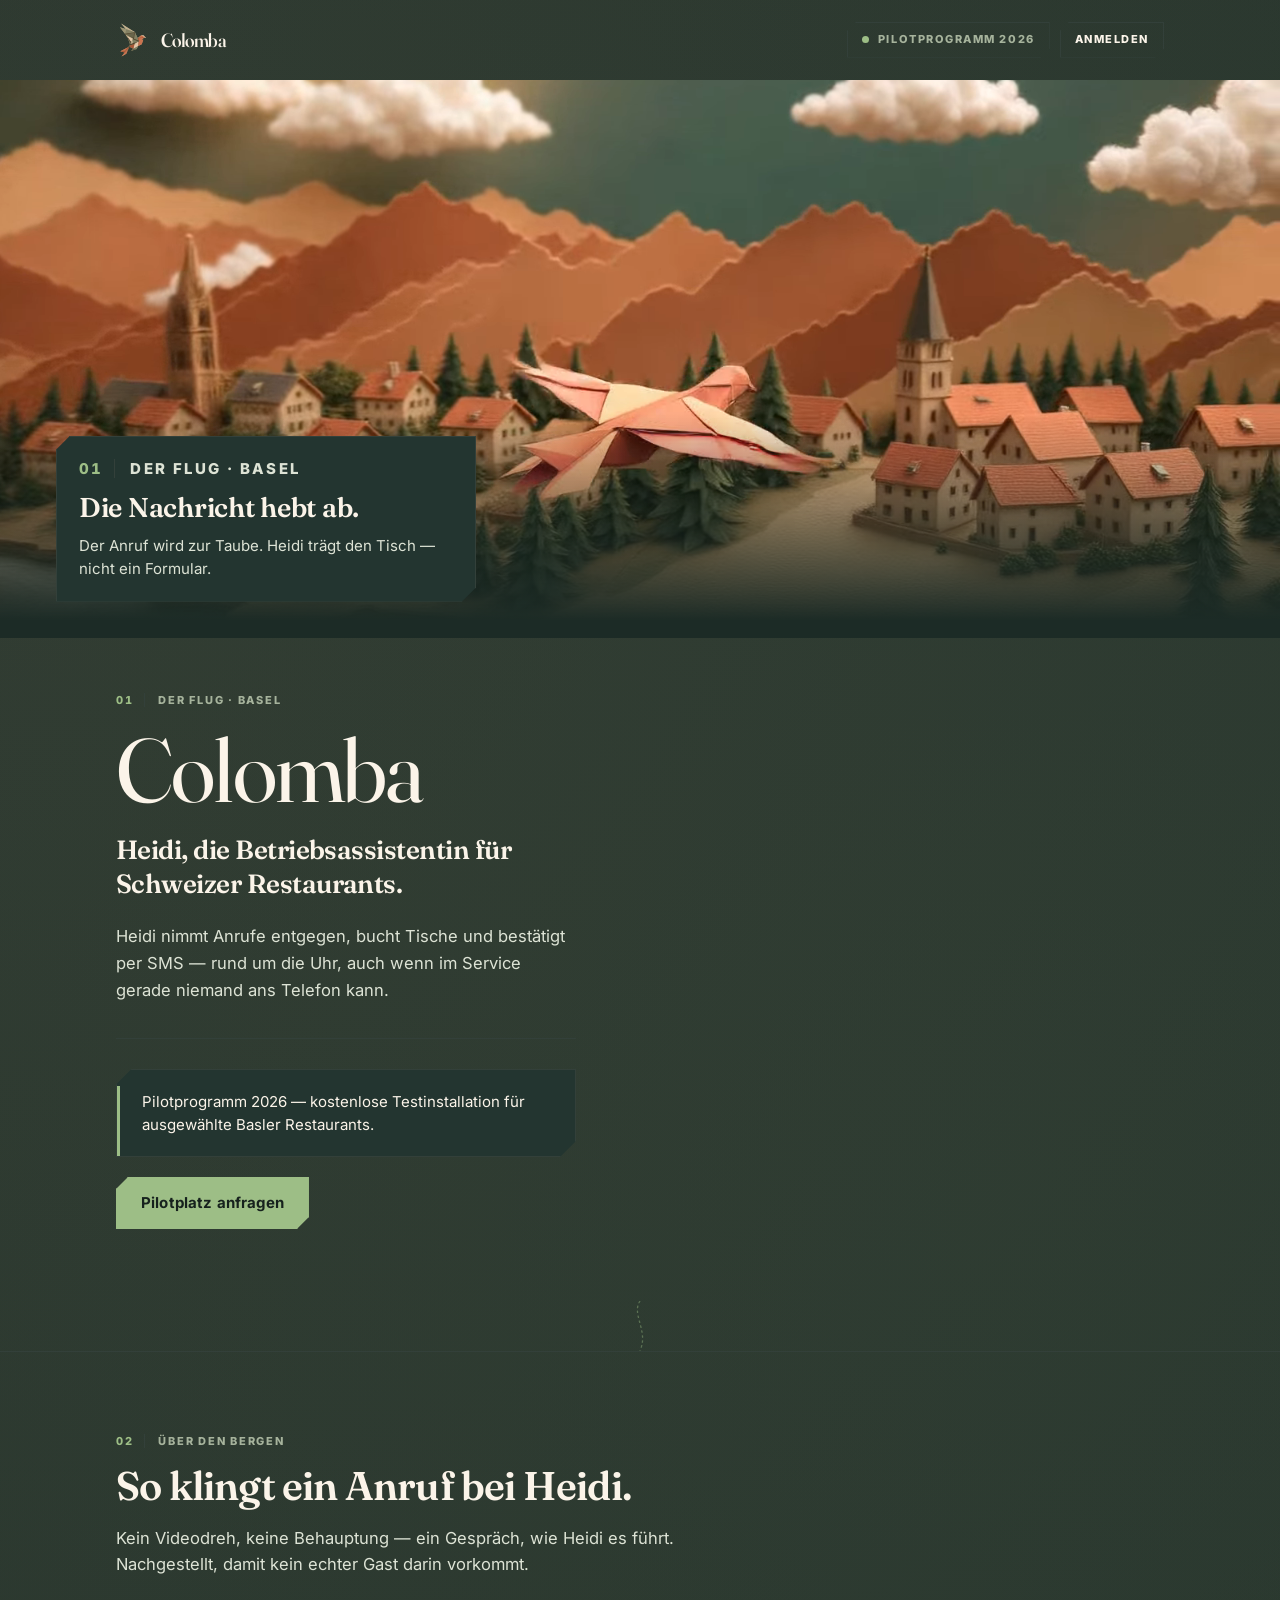
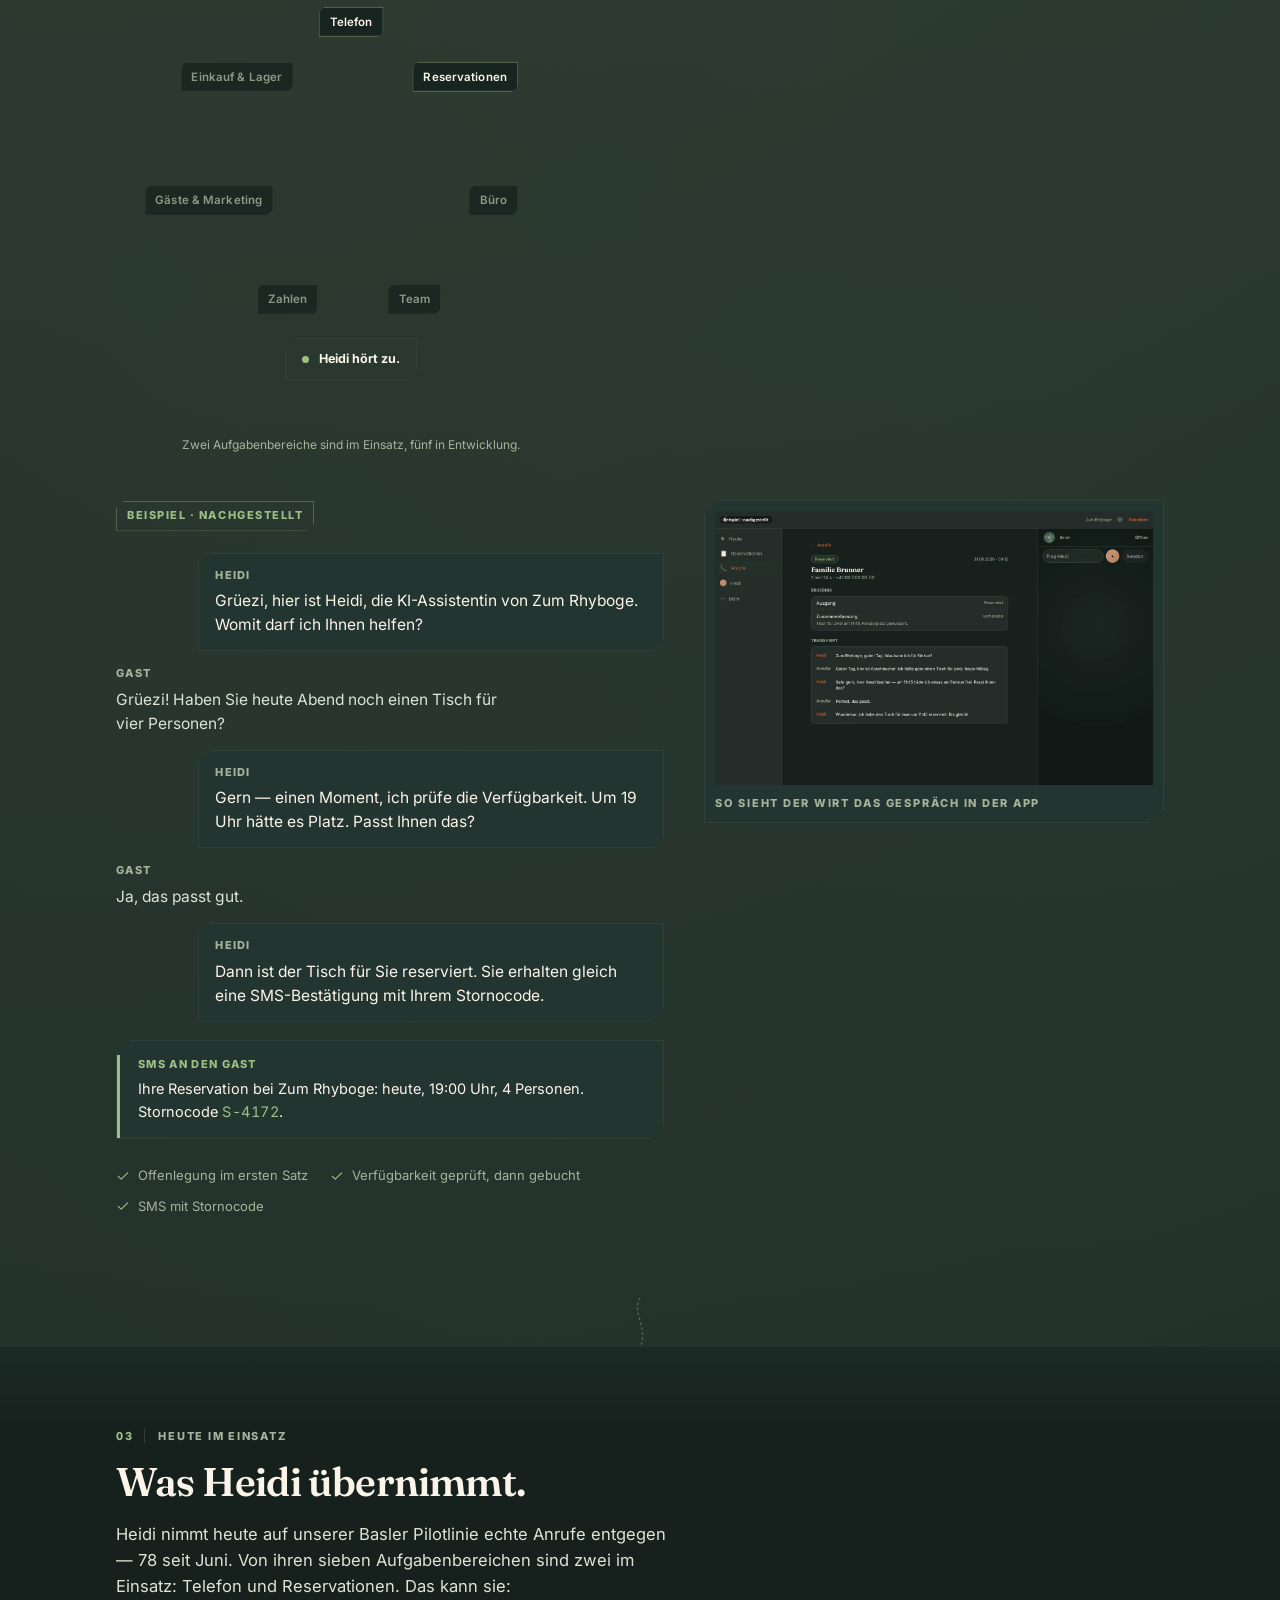
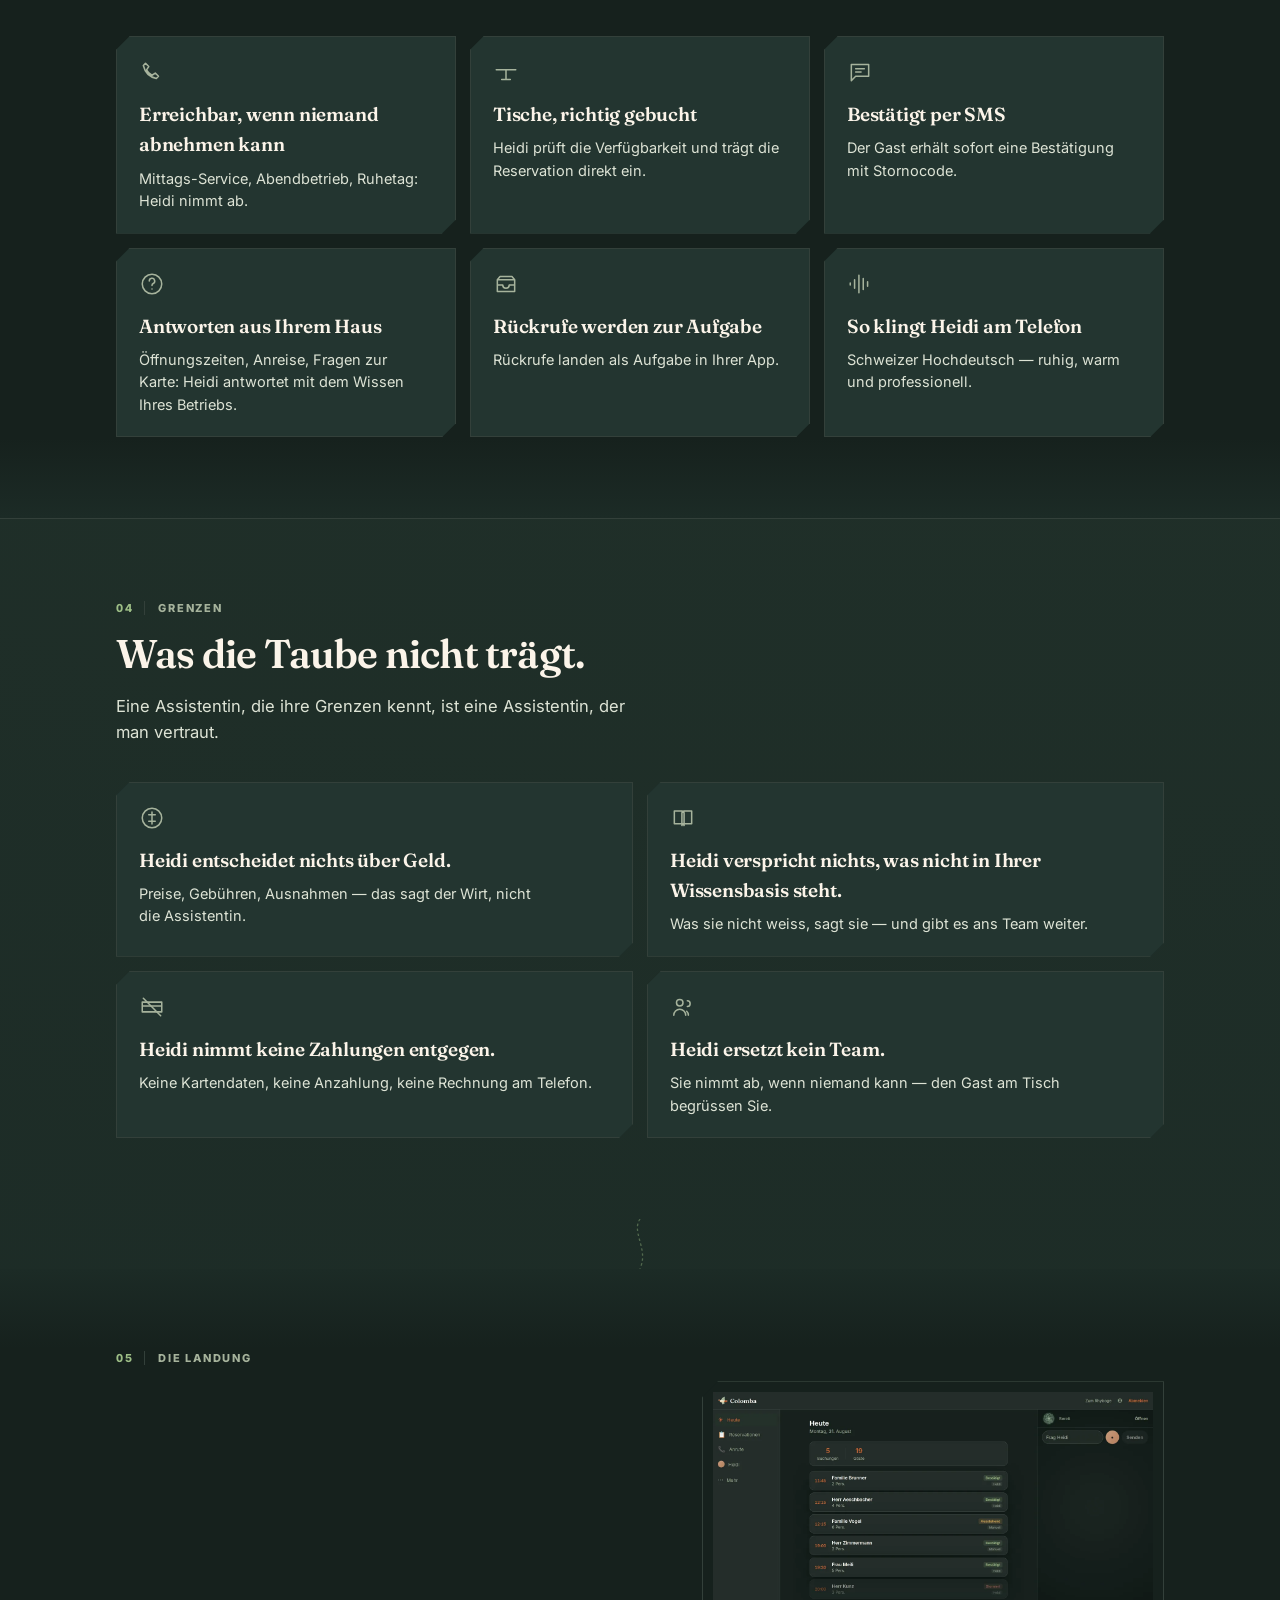
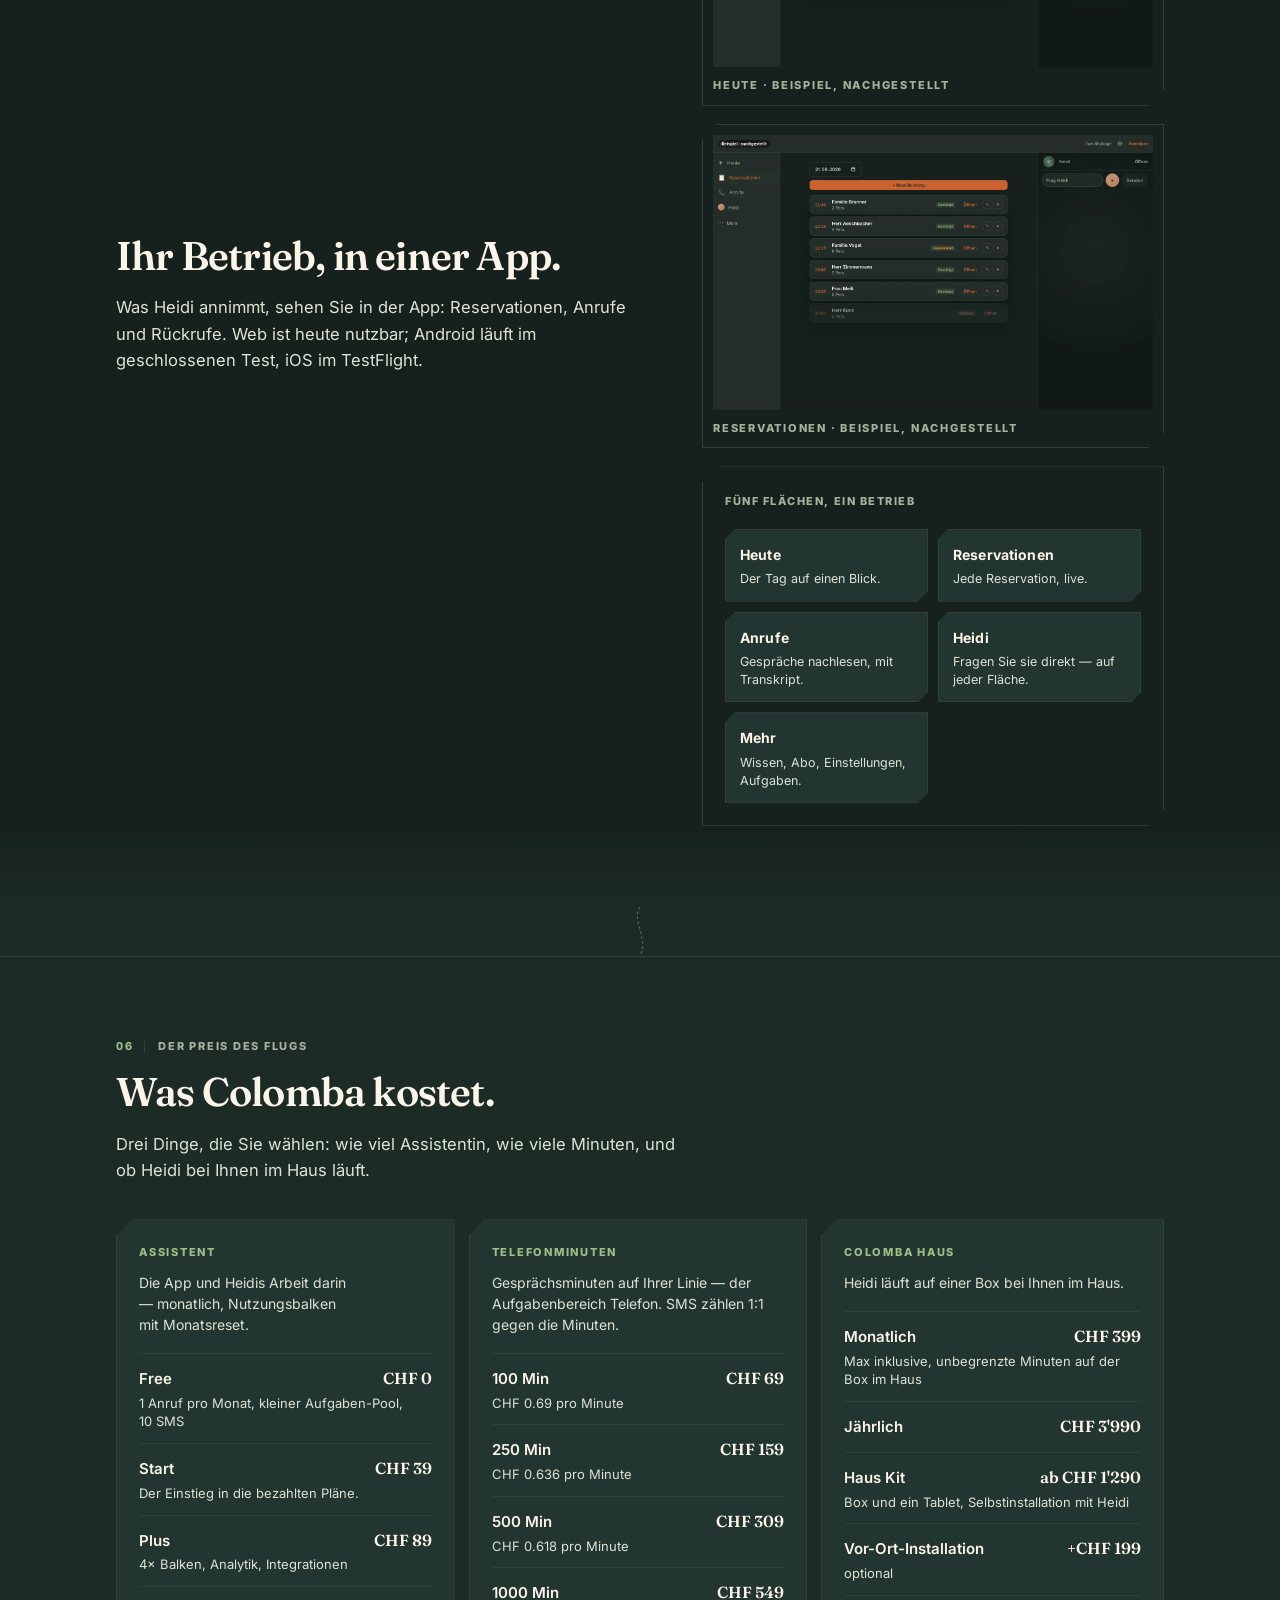
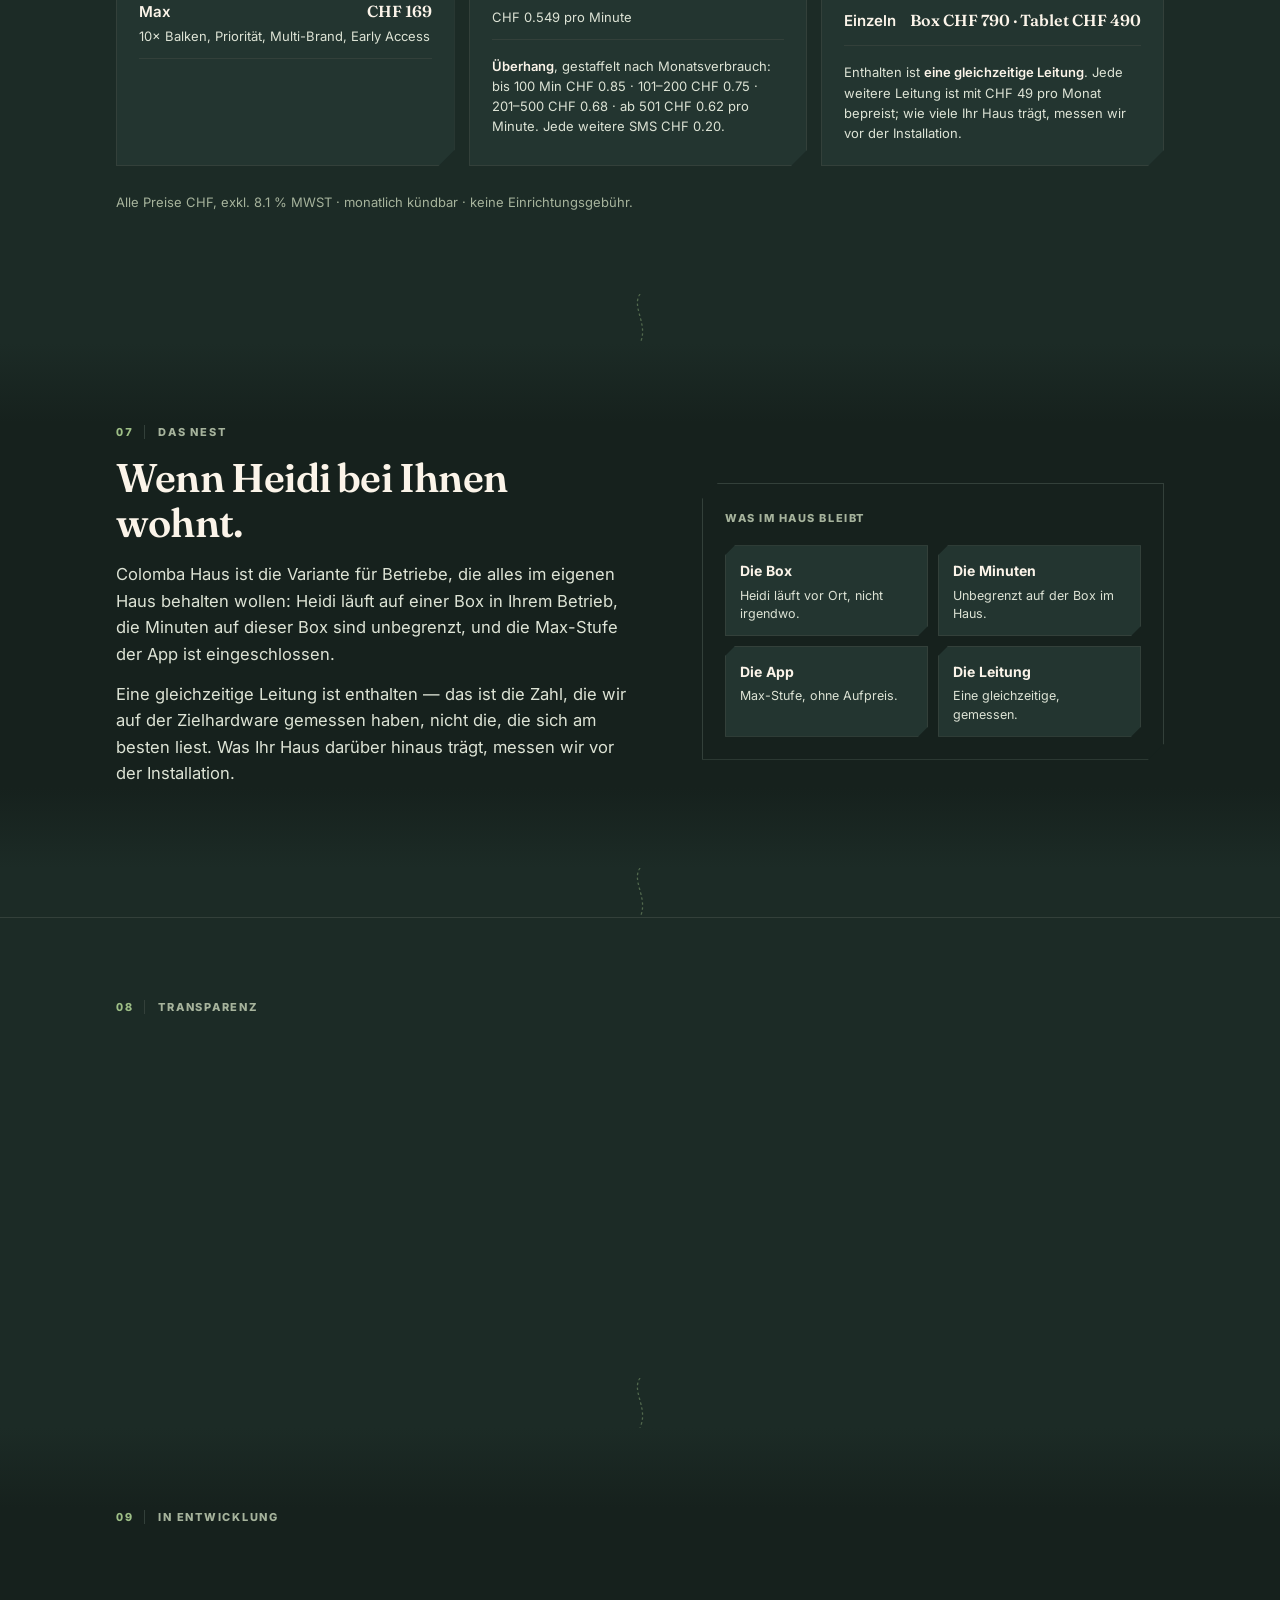
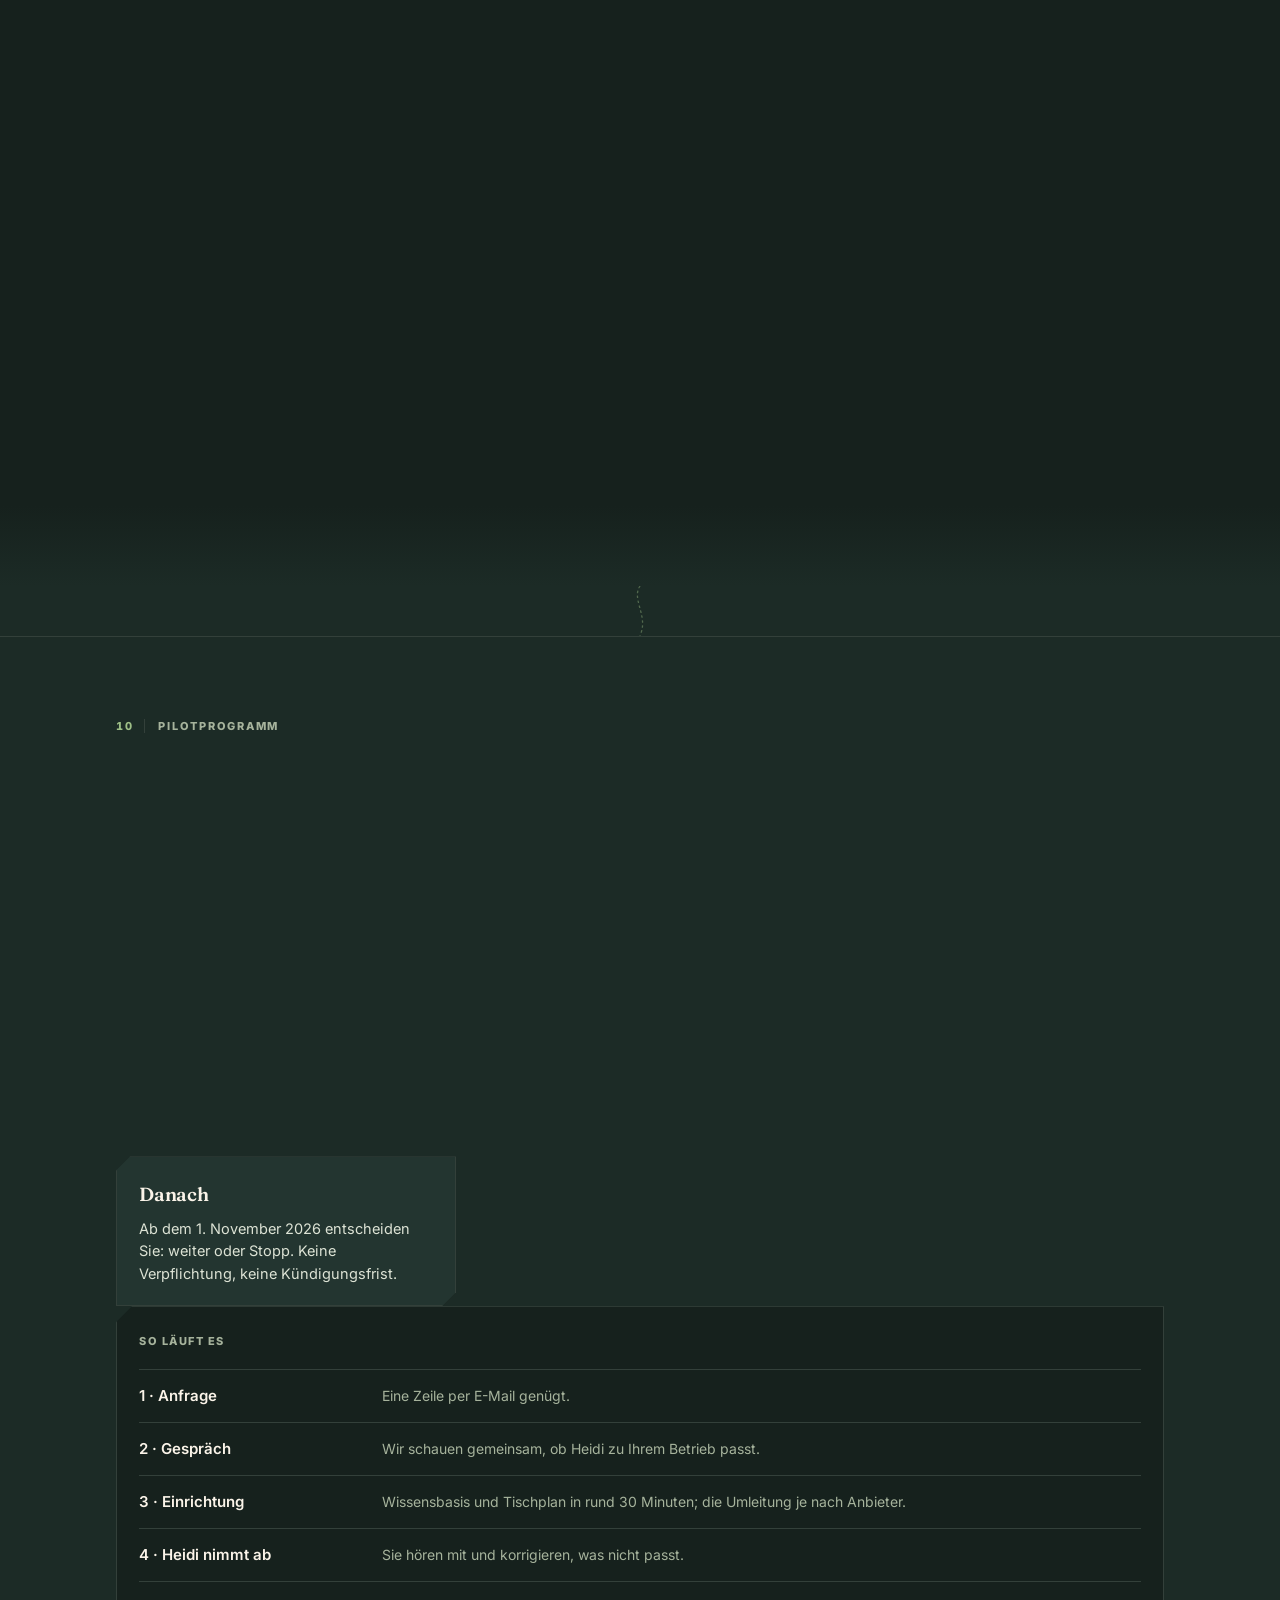
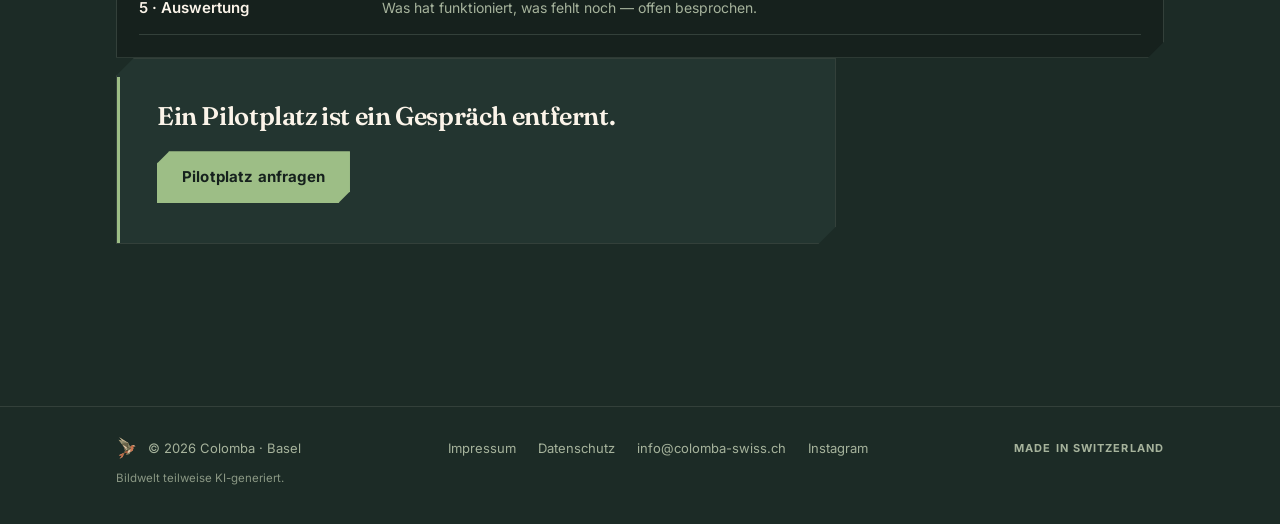
==== commit 98855d2e: "staging: WEBSITE-V3-LOGO-B-UEBERALL — Farbtaube B in Header, Footer und Icons Roman-Ruling 01.09. ~1" ====
--- a/index.html
+++ b/index.html
@@ -584,7 +584,7 @@
 <header class="site wrap">
   <div class="site-inner">
     <a class="mark" href="./" aria-label="Colomba — Startseite">
-      <img src="assets/colomba-dove.svg" alt="" width="34" height="34">
+      <img src="assets/colomba-dove-color.svg" alt="" width="48" height="48">
       <b>Colomba</b>
     </a>
     <div class="chip-row">
@@ -1025,7 +1025,7 @@
 <footer class="site">
   <div class="wrap foot-inner">
     <div class="foot-left">
-      <img src="assets/colomba-dove.svg" alt="">
+      <img src="assets/colomba-dove-color.svg" alt="">
       <span>© 2026 Colomba · Basel</span>
     </div>
     <nav class="foot-links" aria-label="Rechtliches">
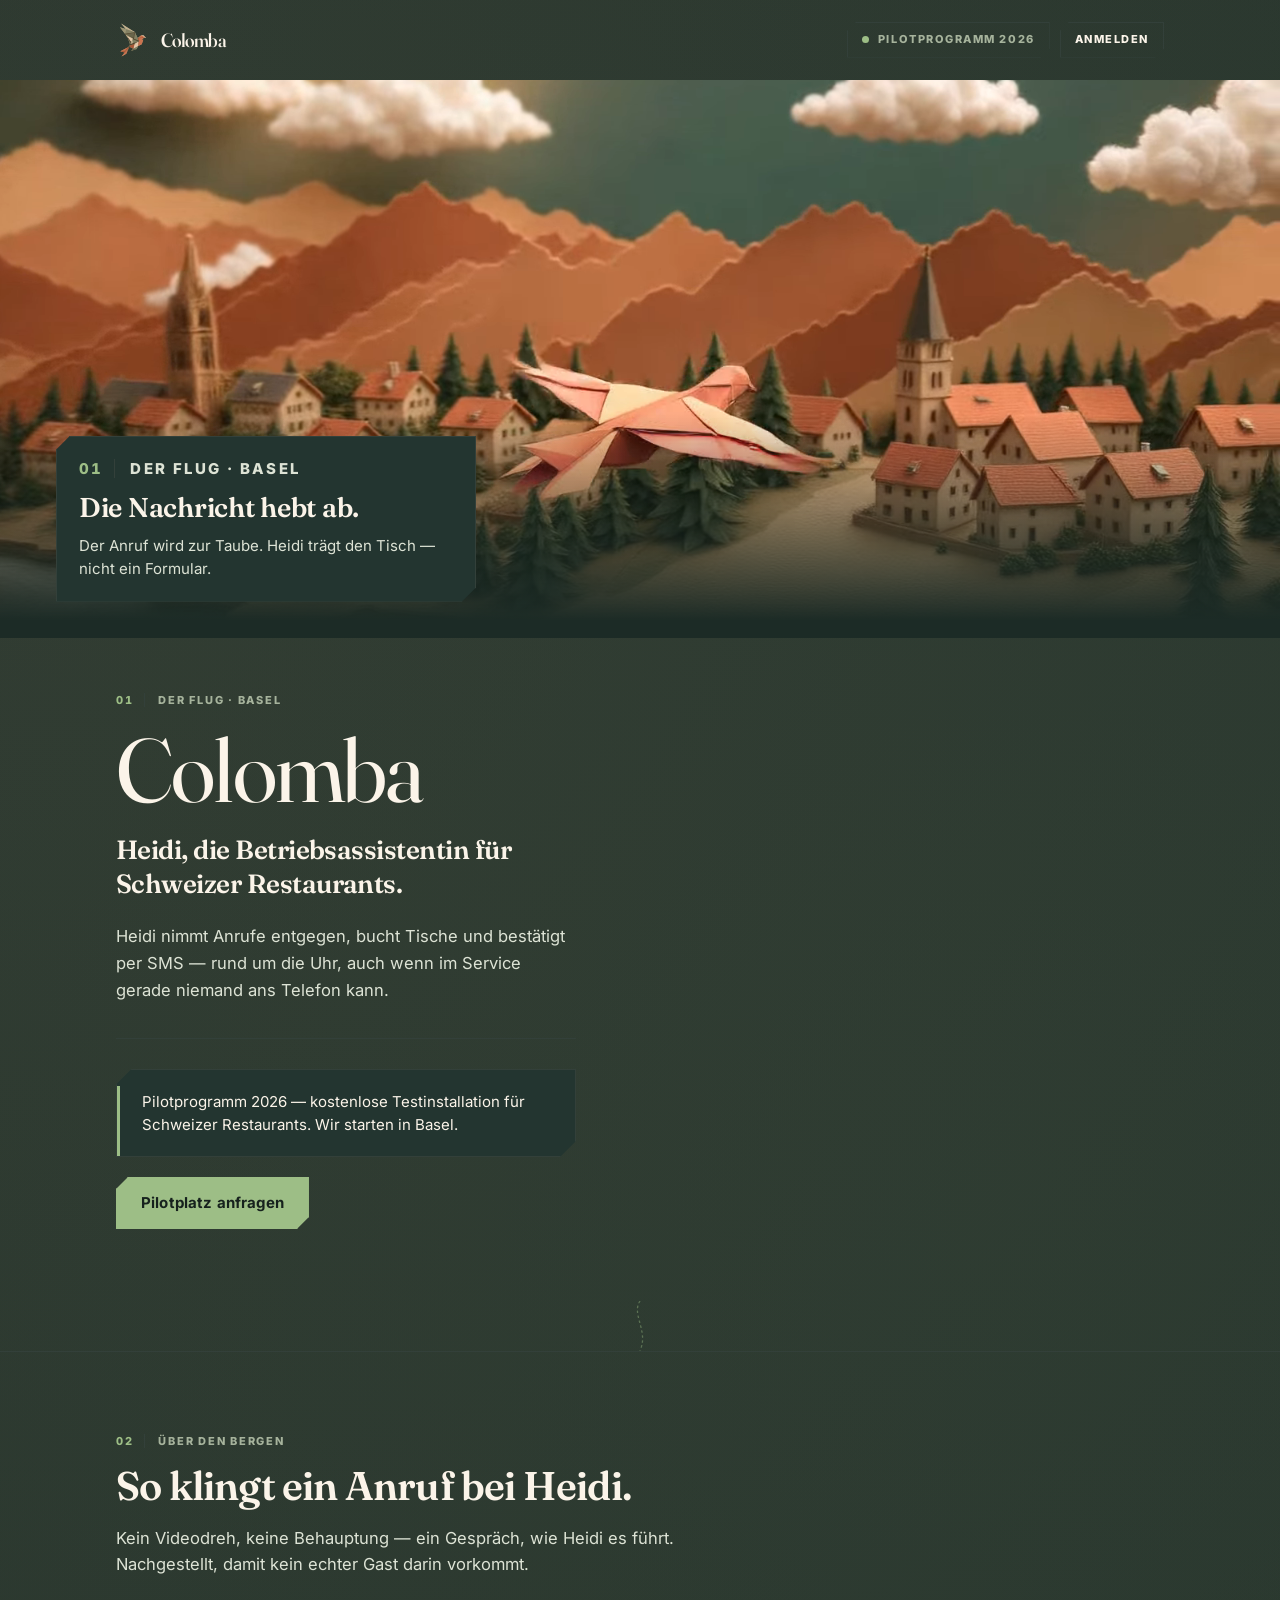
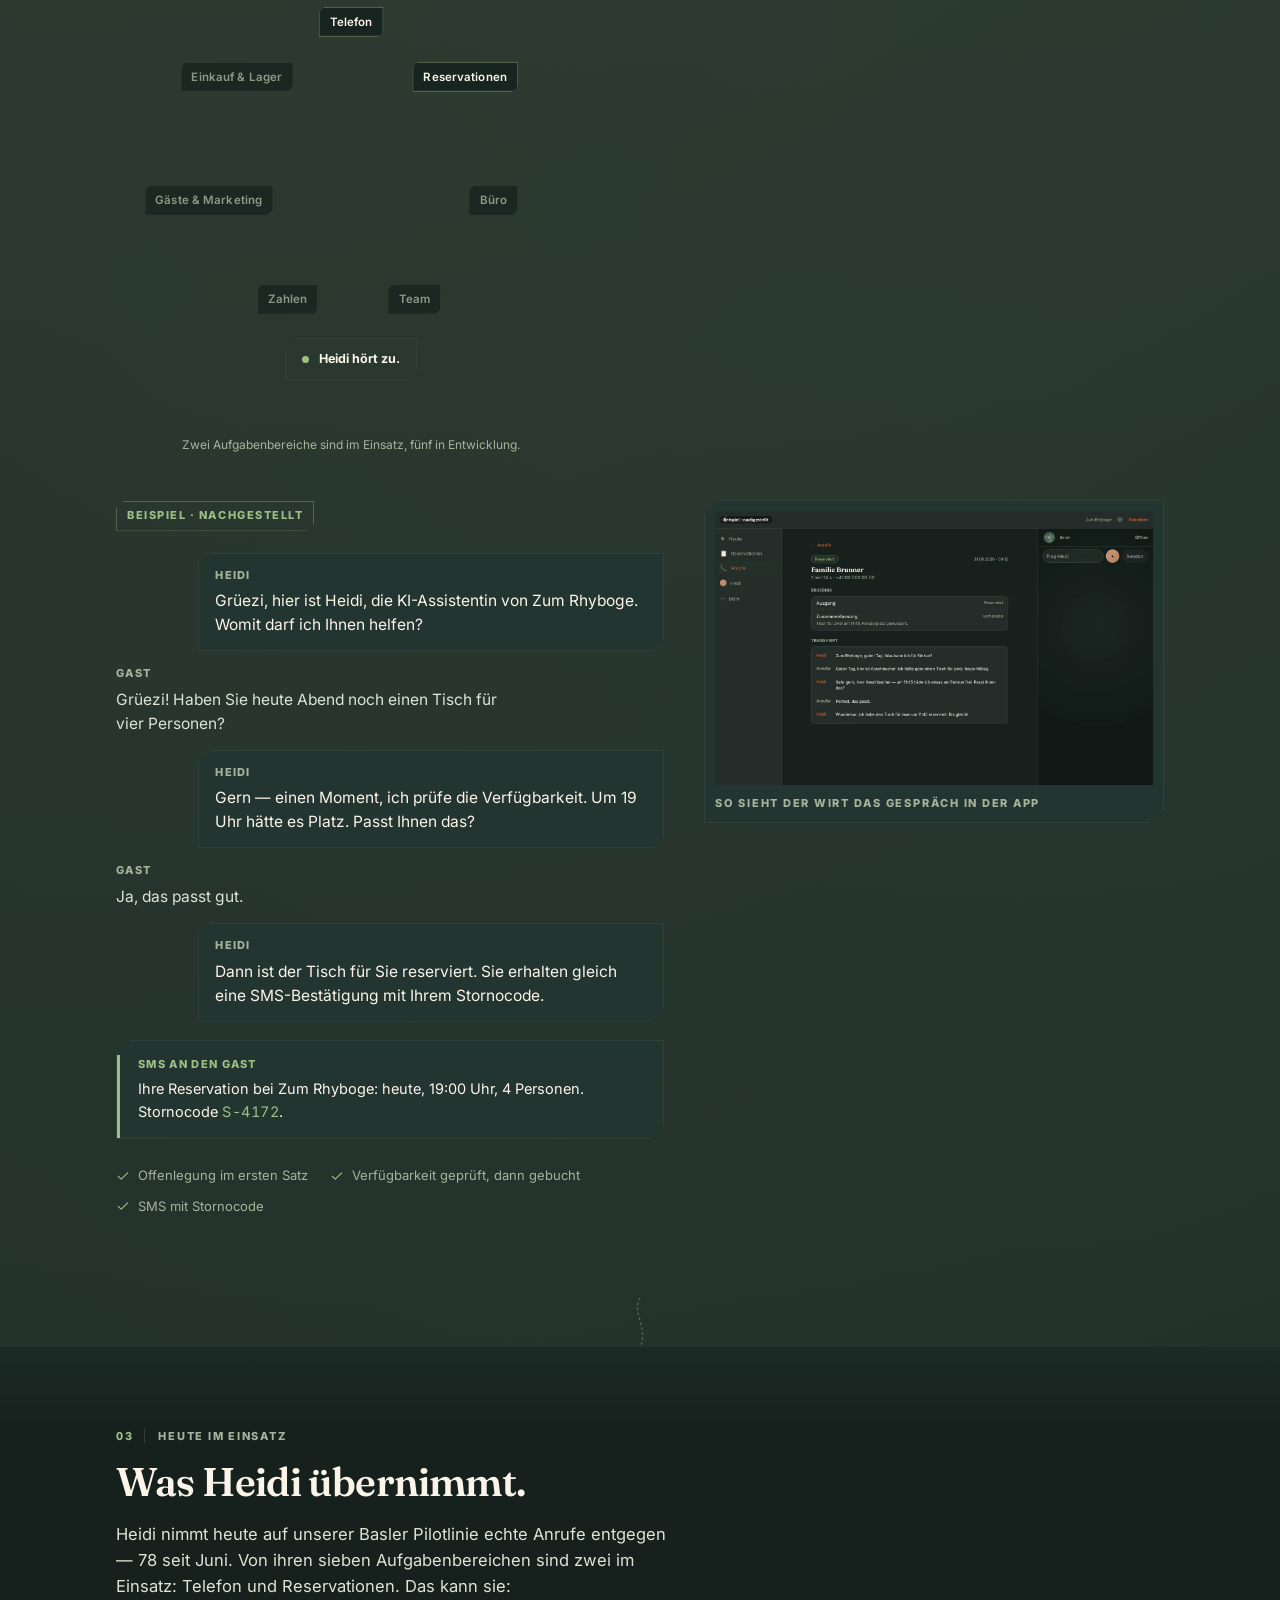
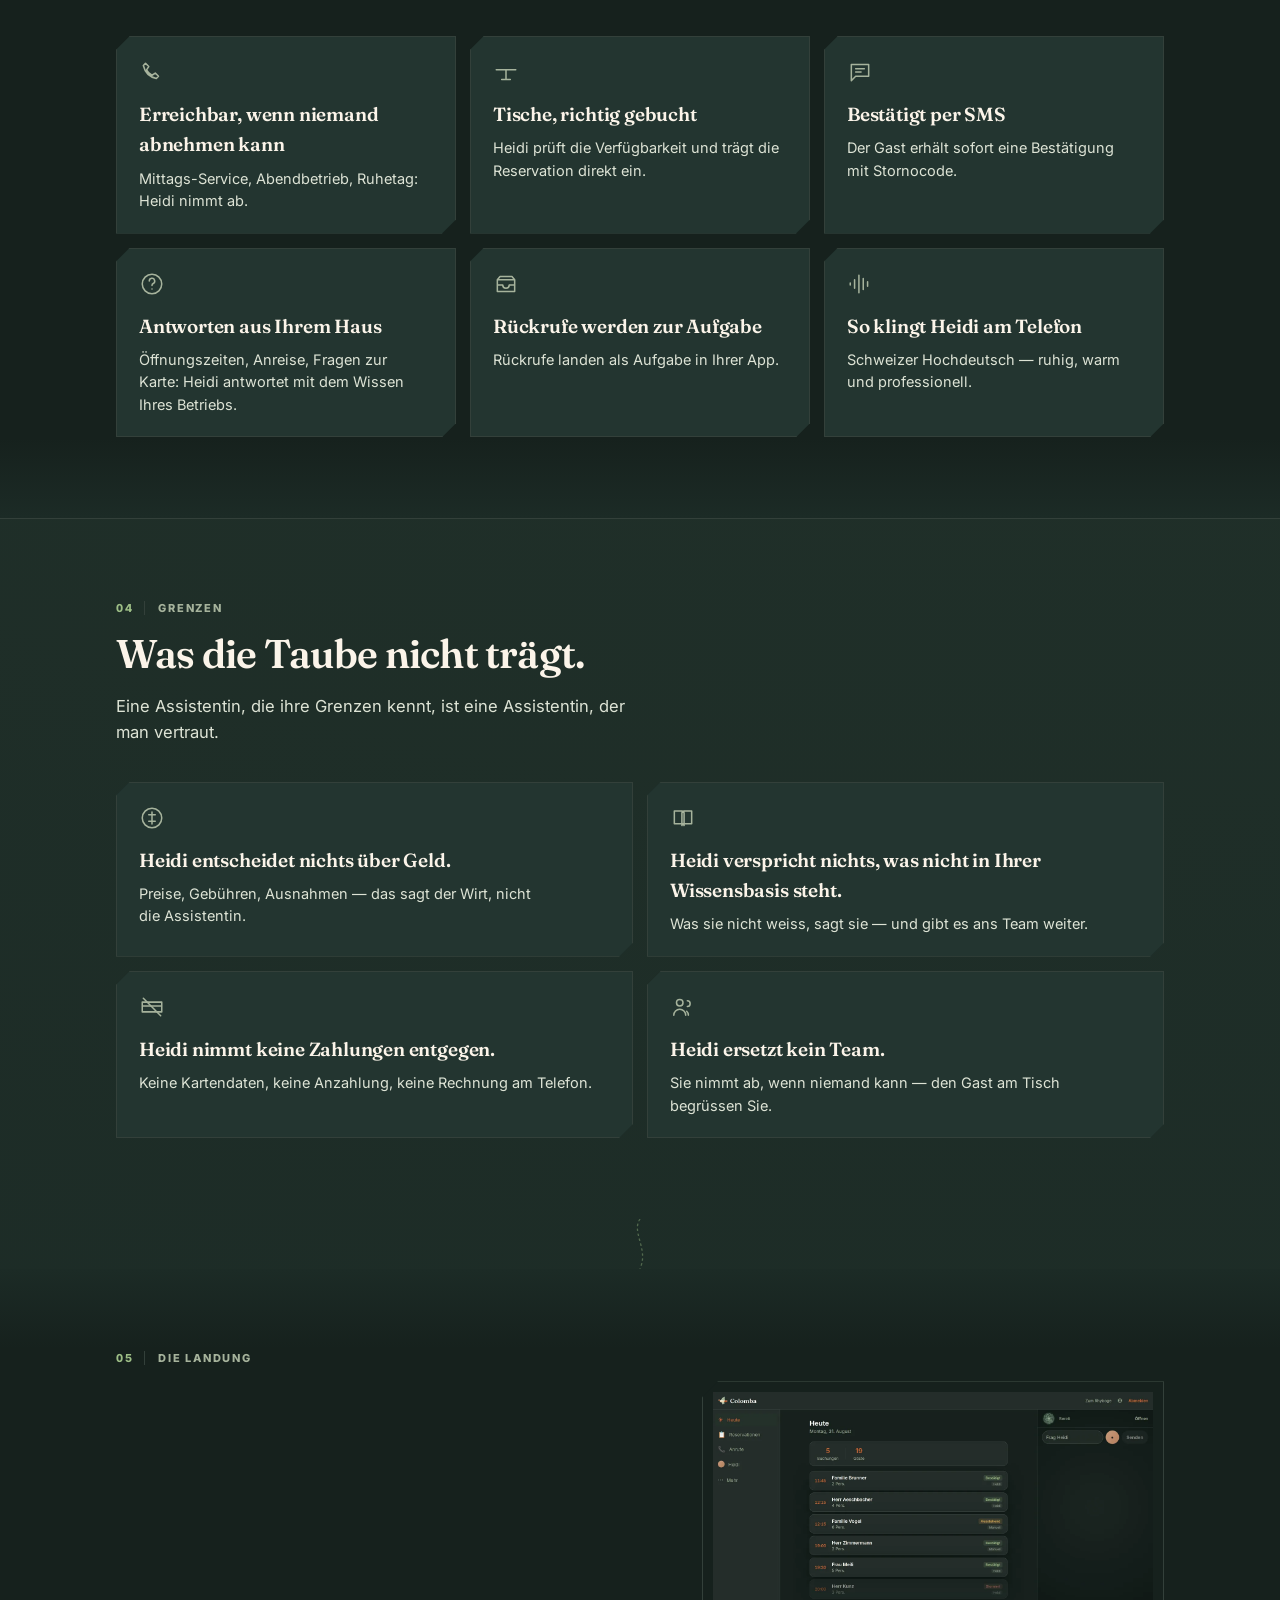
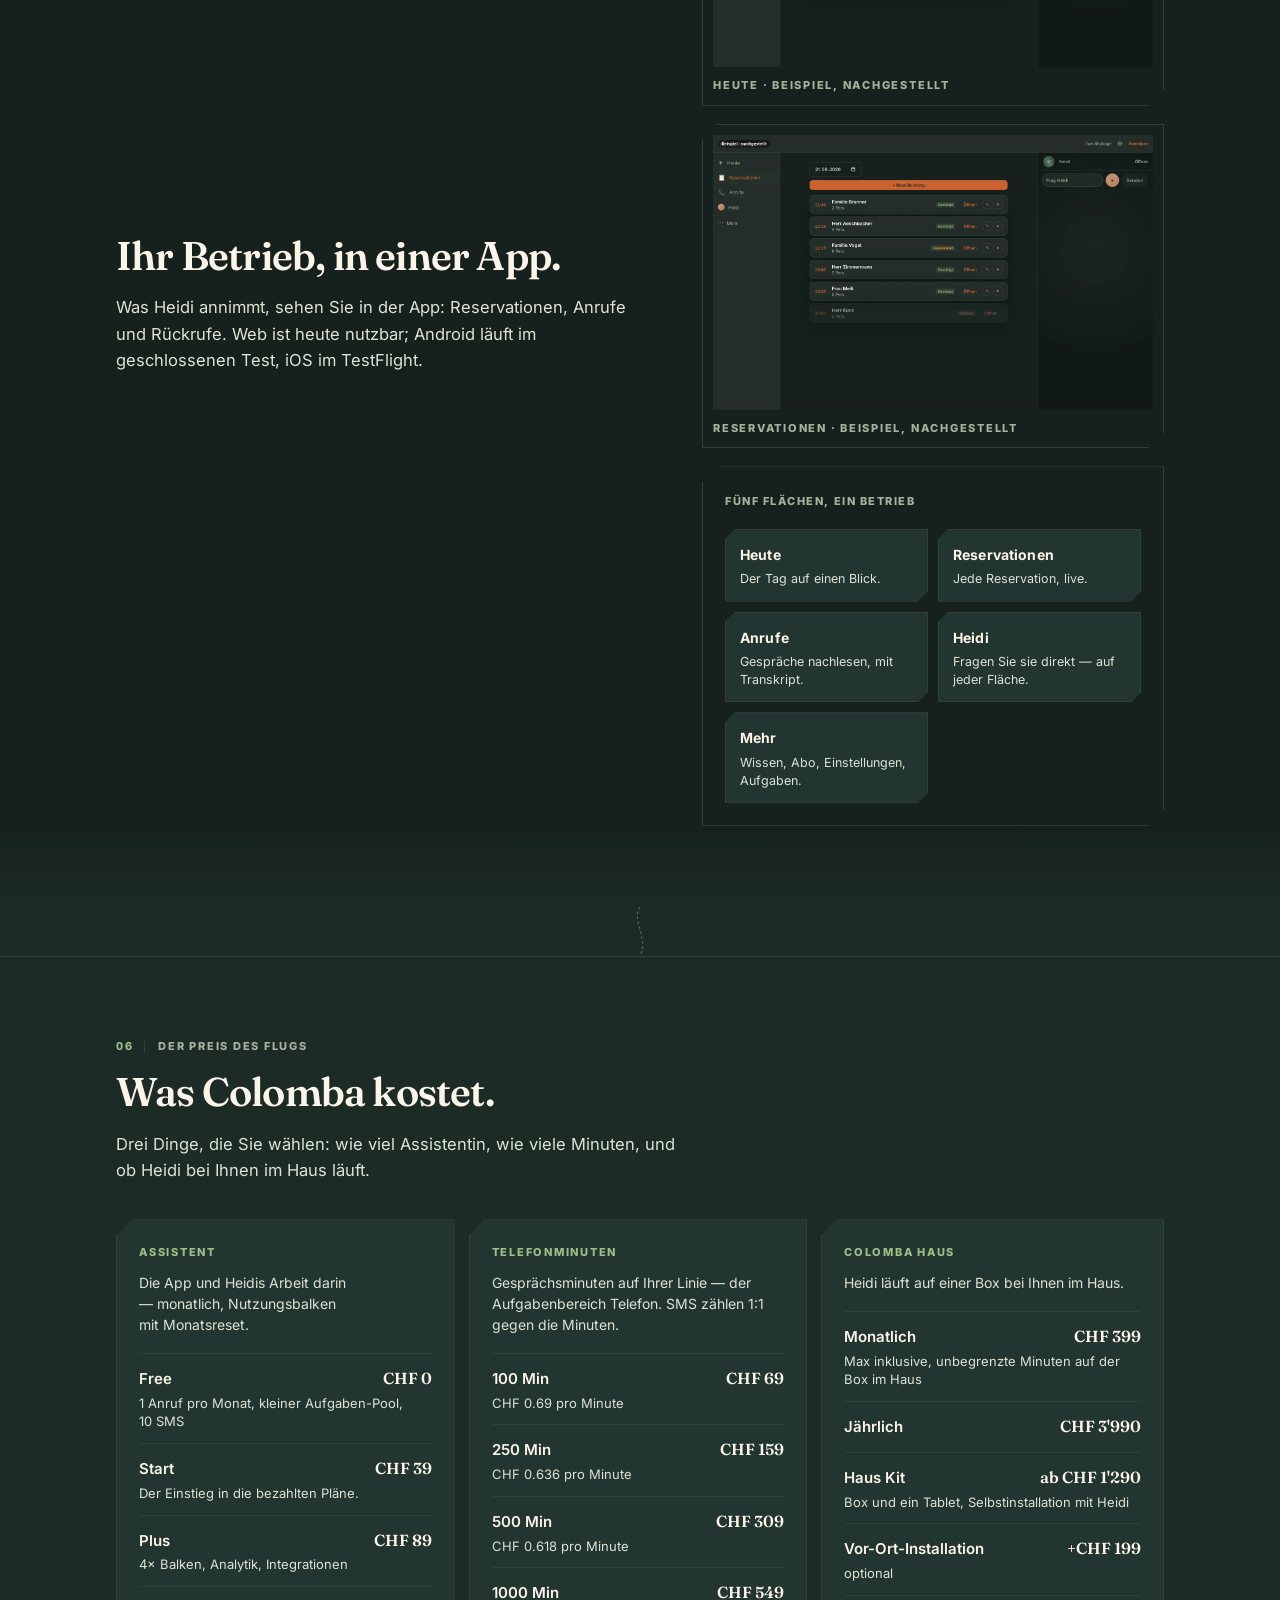
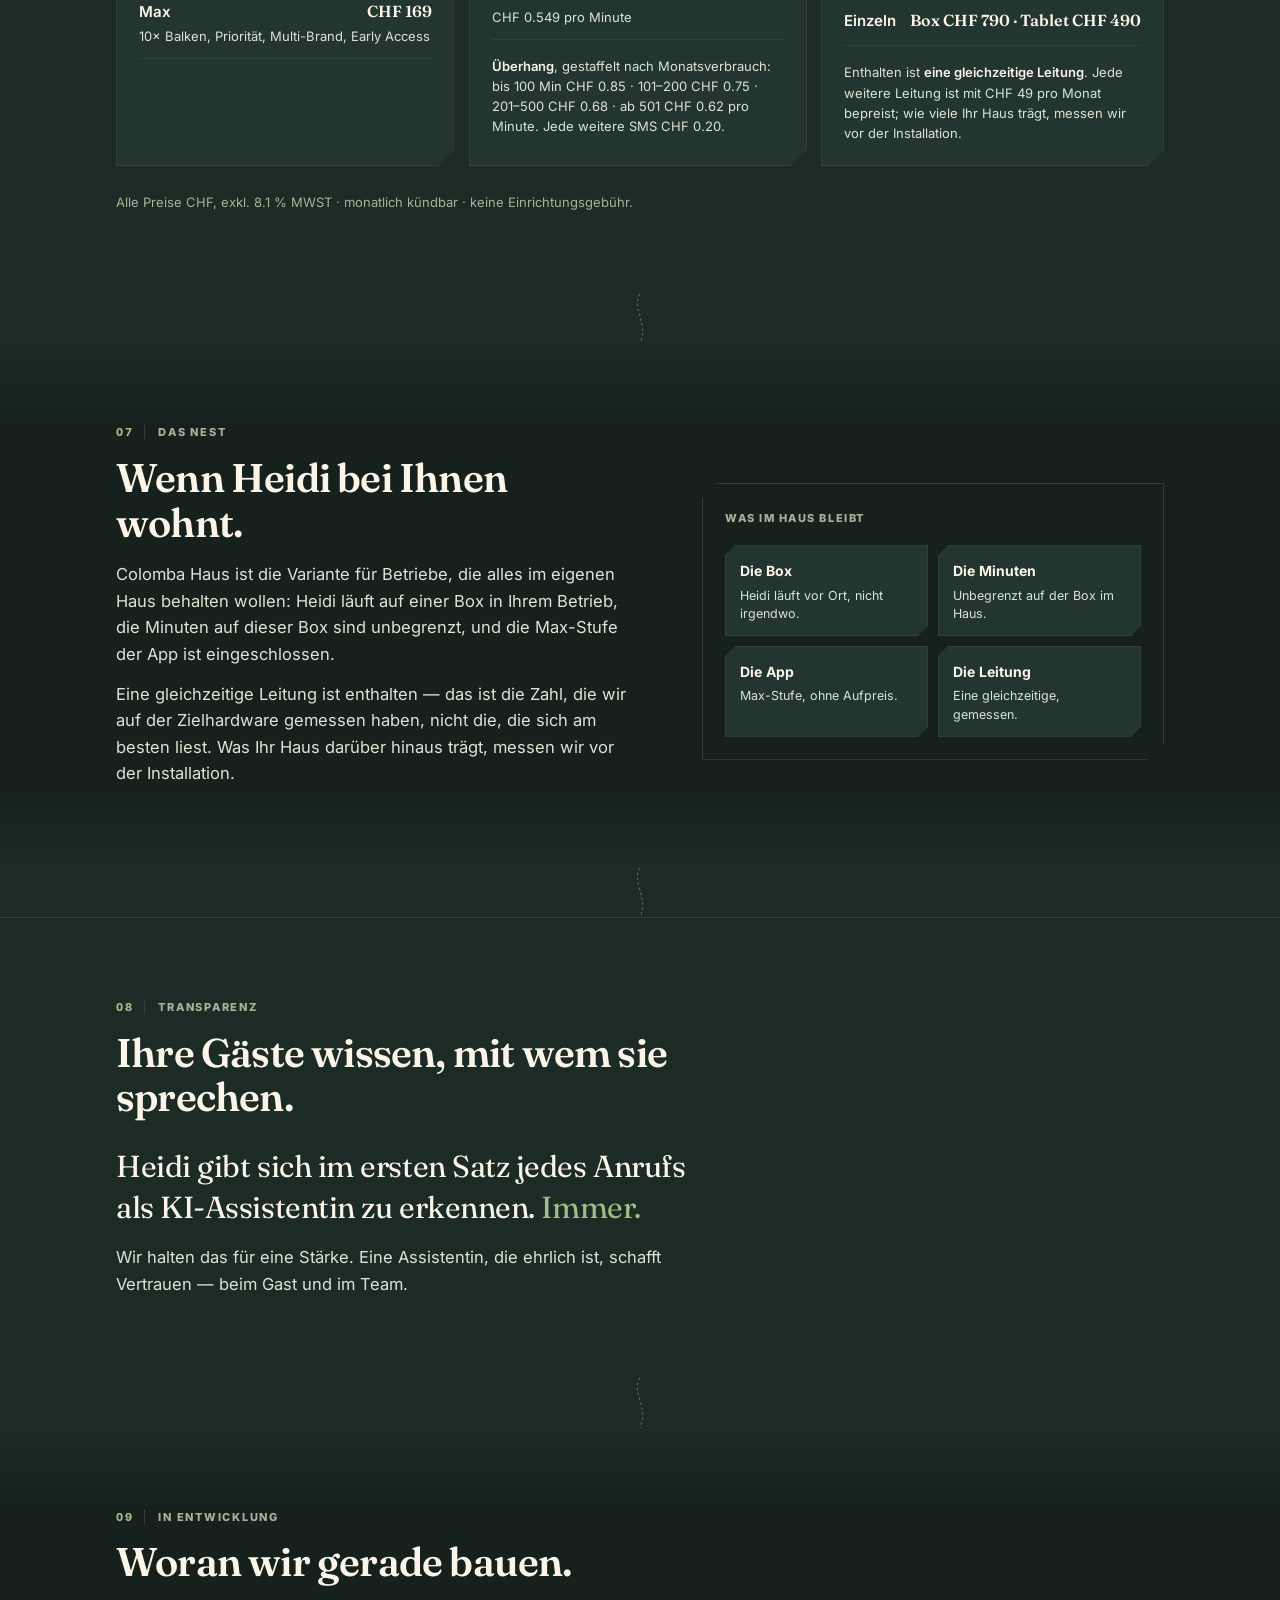
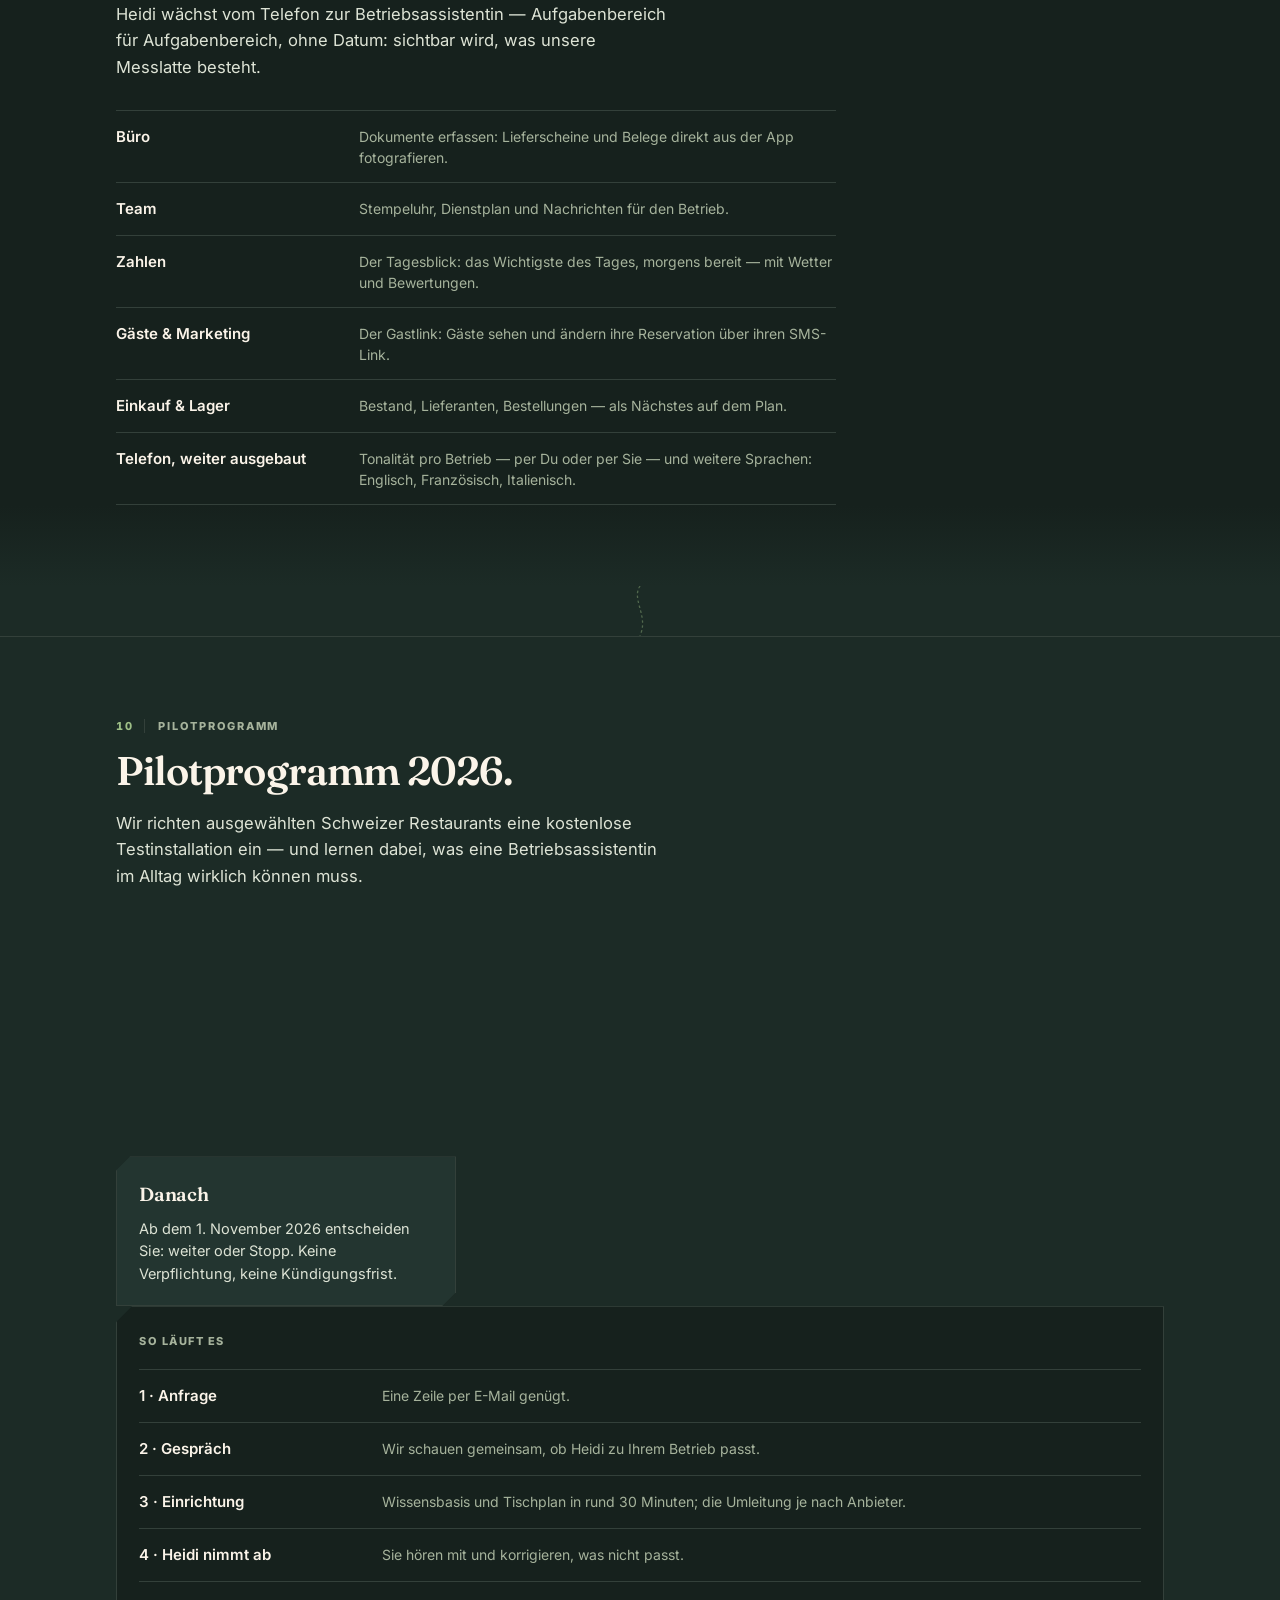
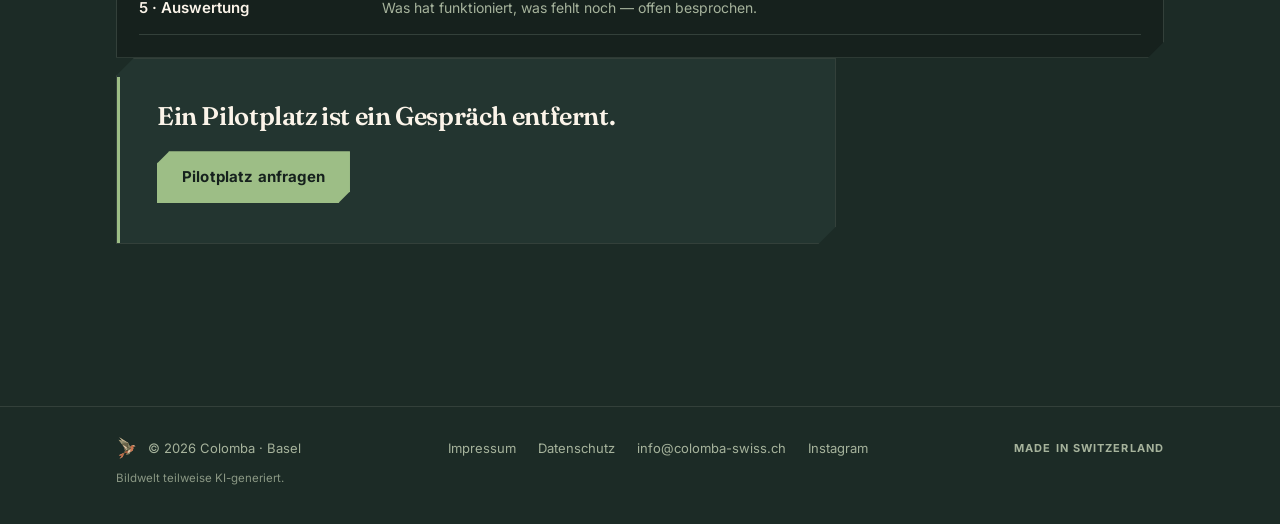
==== commit 6e4ab1e6: "basel: Angebot Schweiz, Start Basel — docs/revenue/basel-entscheid-2026-09-04.md" ====
--- a/index.html
+++ b/index.html
@@ -633,7 +633,7 @@
 
           <div class="cta-fallback">
             <div class="pilot-card cut">
-              <p>Pilotprogramm 2026 — kostenlose Testinstallation für ausgewählte Basler Restaurants.</p>
+              <p>Pilotprogramm 2026 — kostenlose Testinstallation für Schweizer Restaurants. Wir starten in Basel.</p>
             </div>
             <p class="cta-row"><a class="btn cut" href="#pilot">Pilotplatz anfragen</a></p>
           </div>
@@ -976,14 +976,14 @@
     <div class="wrap">
     <p class="eyebrow"><span class="ch">10</span> Pilotprogramm</p>
     <h2 class="rv">Pilotprogramm 2026.</h2>
-    <p class="band-lead rv">Wir richten ausgewählten Basler Restaurants eine kostenlose Testinstallation ein — und
+    <p class="band-lead rv">Wir richten ausgewählten Schweizer Restaurants eine kostenlose Testinstallation ein — und
     lernen dabei, was eine Betriebsassistentin im Alltag wirklich können muss.</p>
 
     <div class="cards">
       <div class="card cut rv">
         <h3>Für wen</h3>
-        <p>Restaurants in Basel. Wir öffnen drei bis fünf Plätze — so viele, wie wir persönlich begleiten
-        können, und nur solange sie frei sind.</p>
+        <p>Restaurants in der Schweiz. Die ersten drei bis fünf Plätze vergeben wir in Basel, weil wir sie persönlich begleiten
+        — und nur solange sie frei sind. Anfragen aus der übrigen Schweiz notieren wir für die nächste Runde.</p>
       </div>
       <div class="card cut rv">
         <h3>Was Sie bekommen</h3>
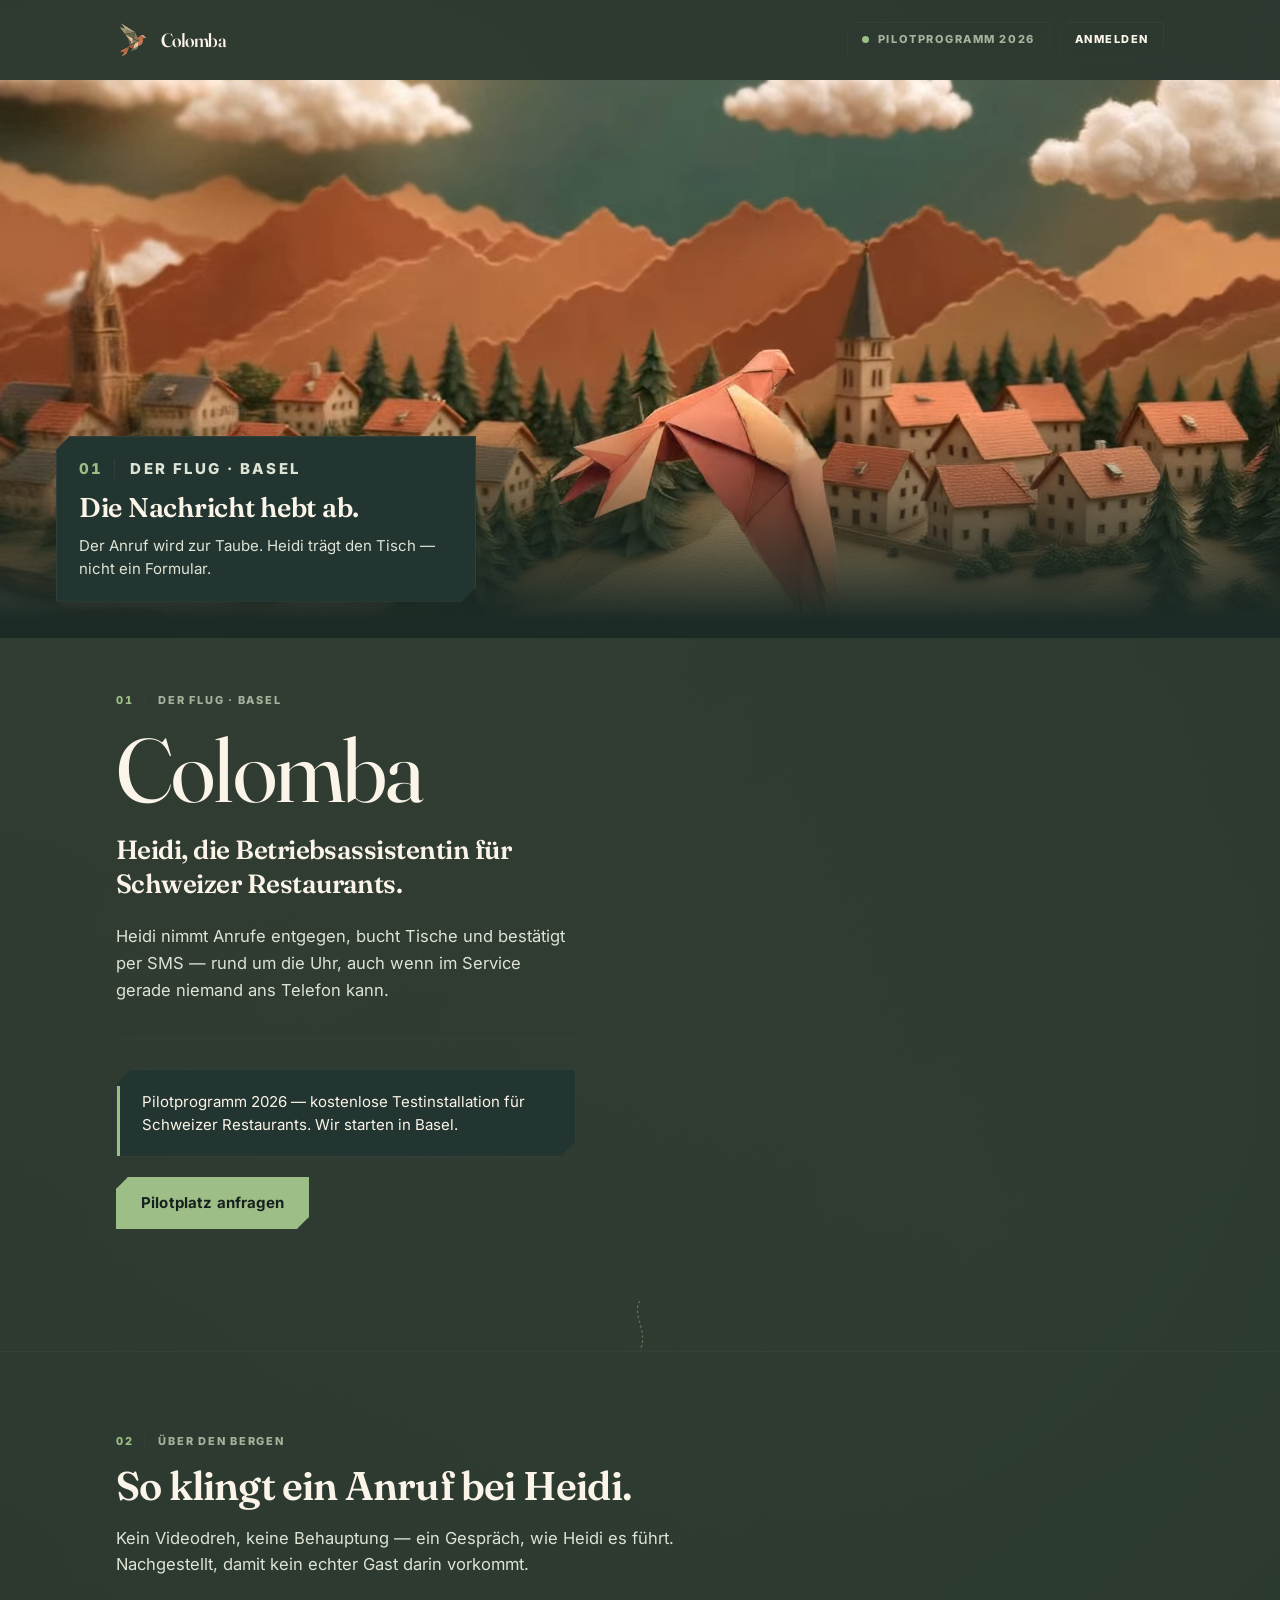
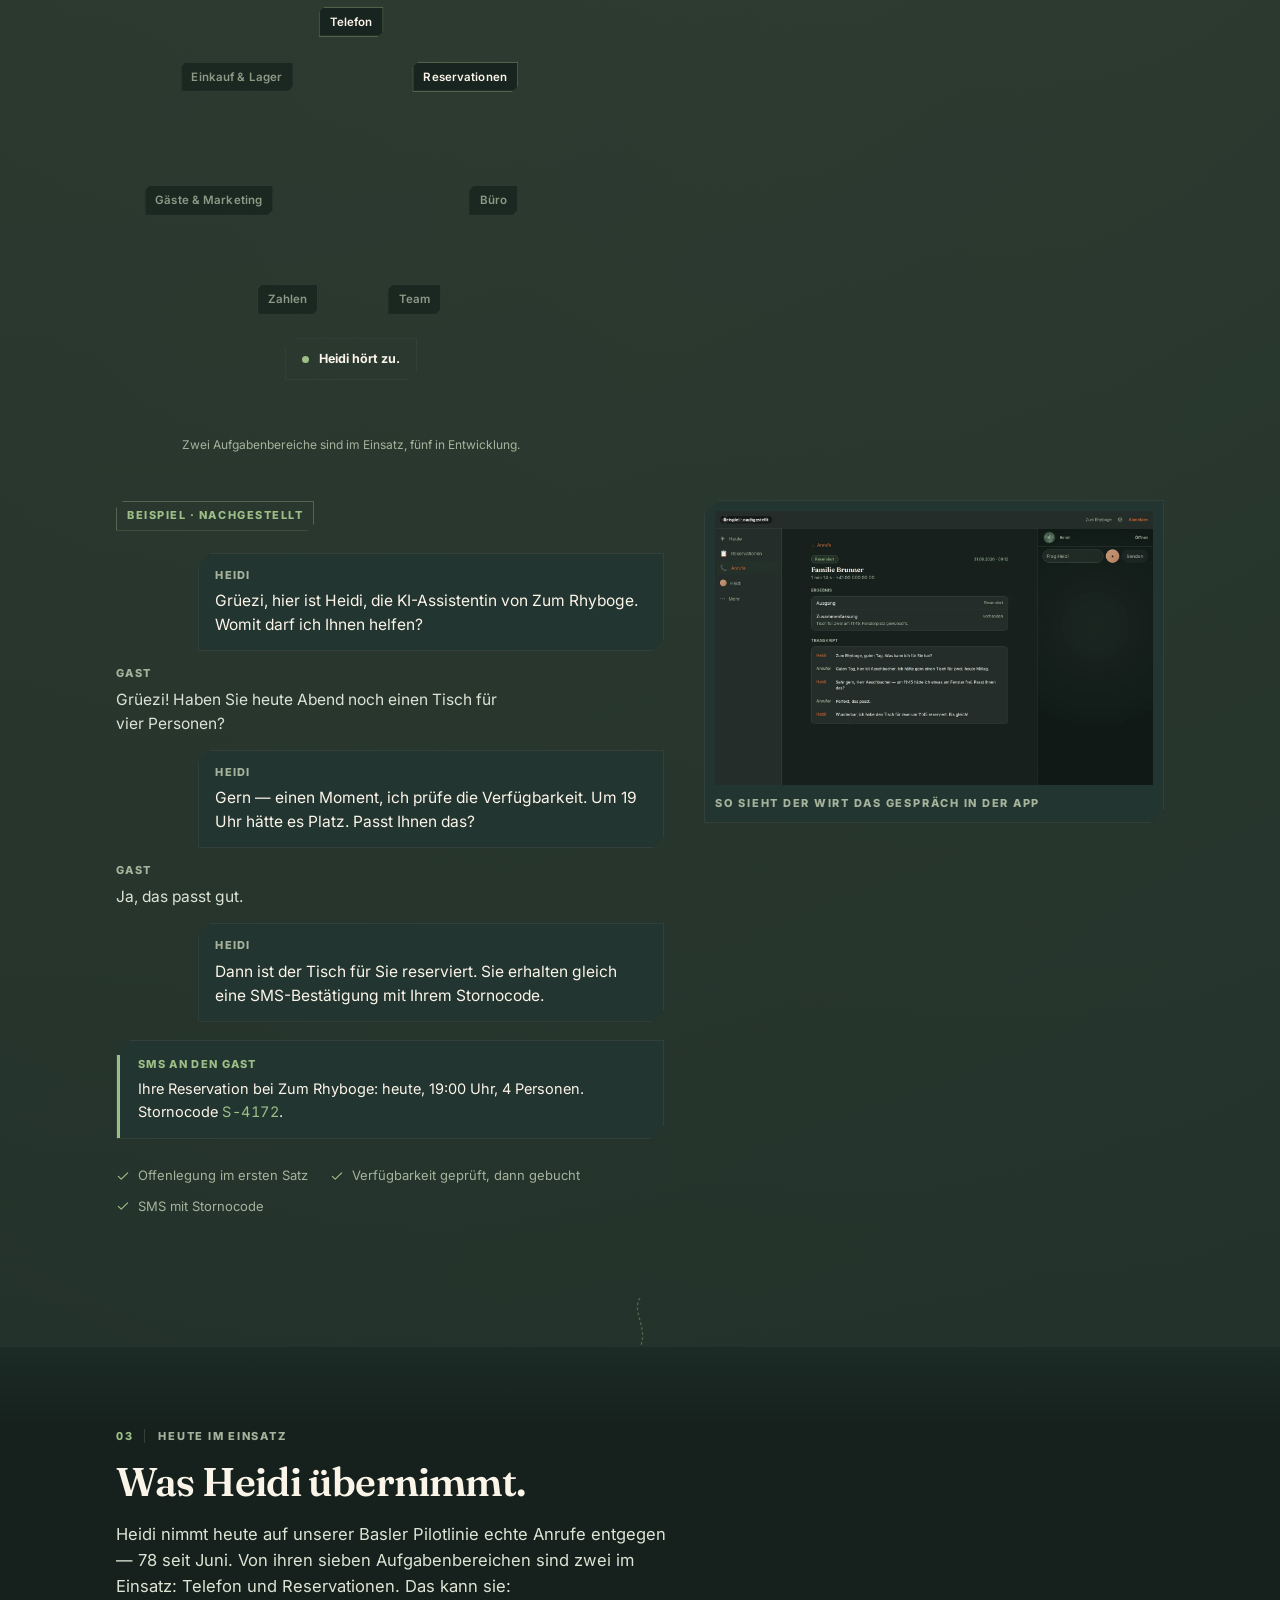
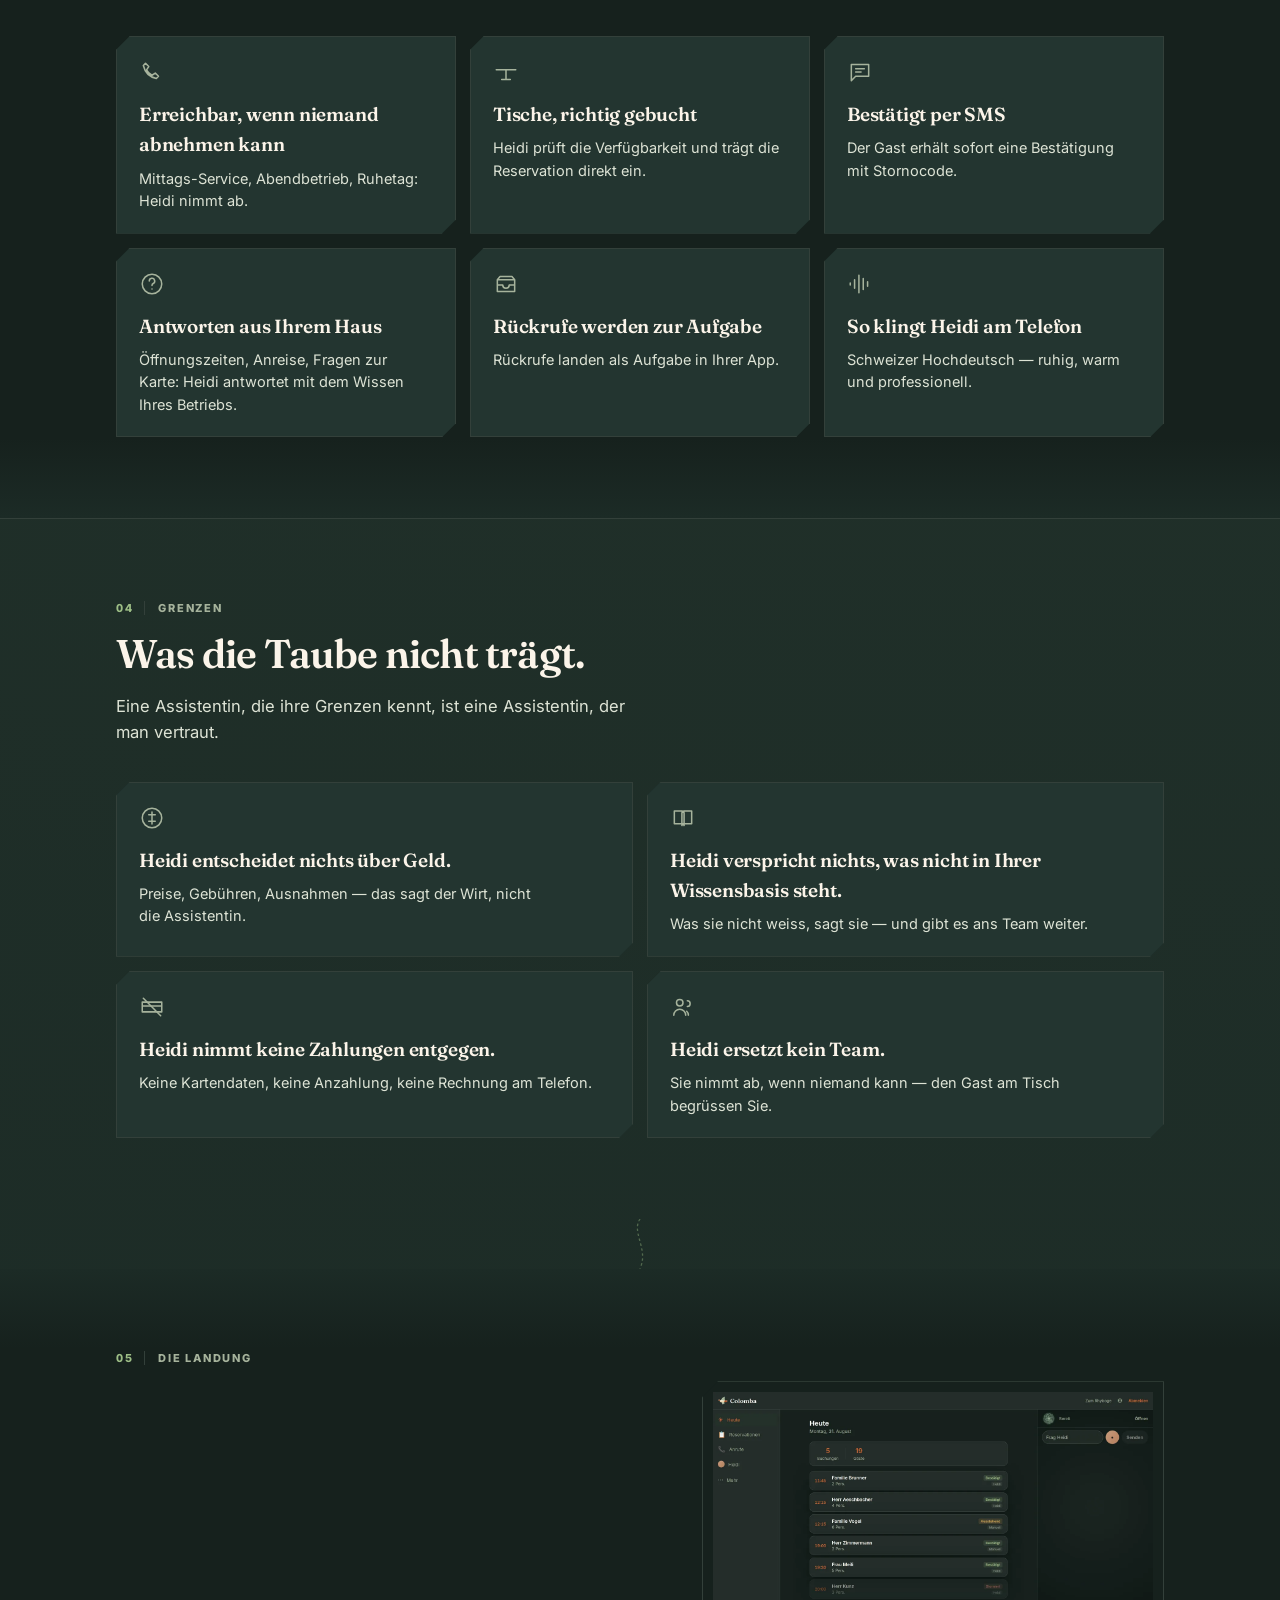
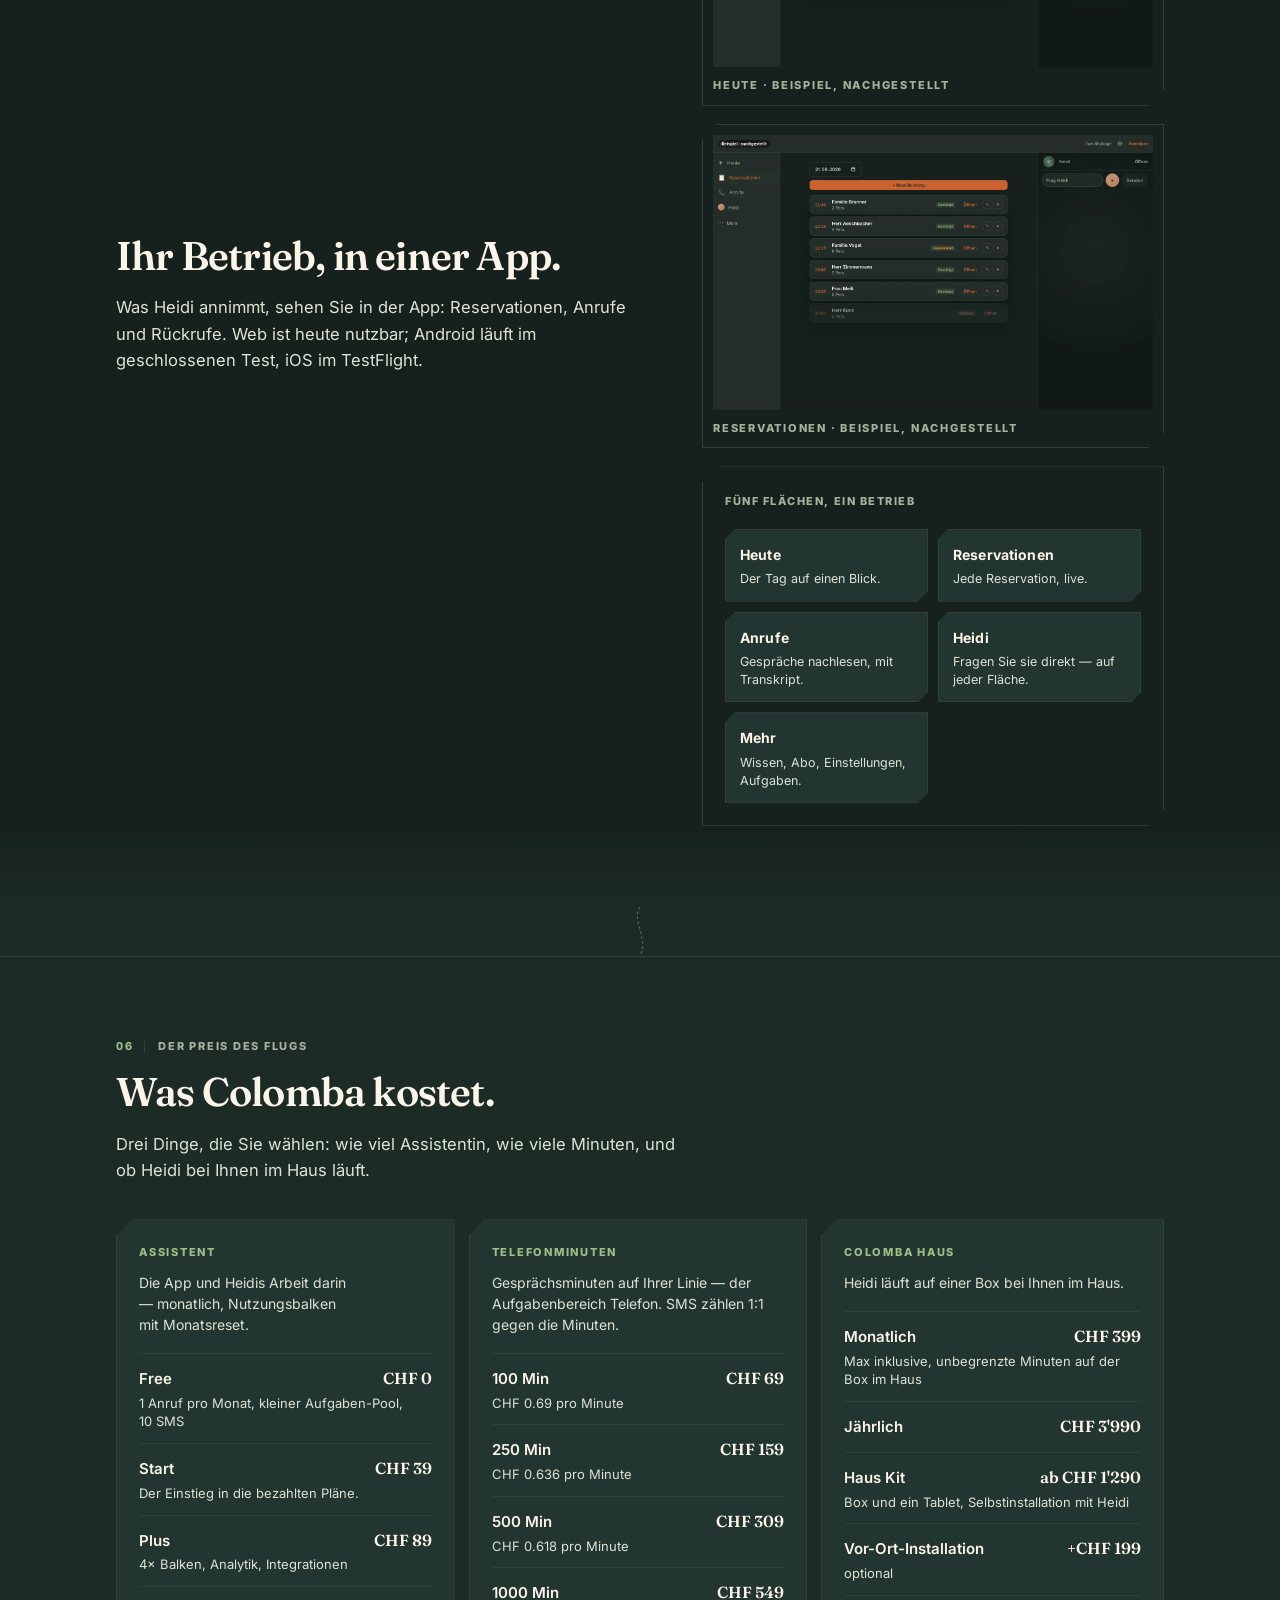
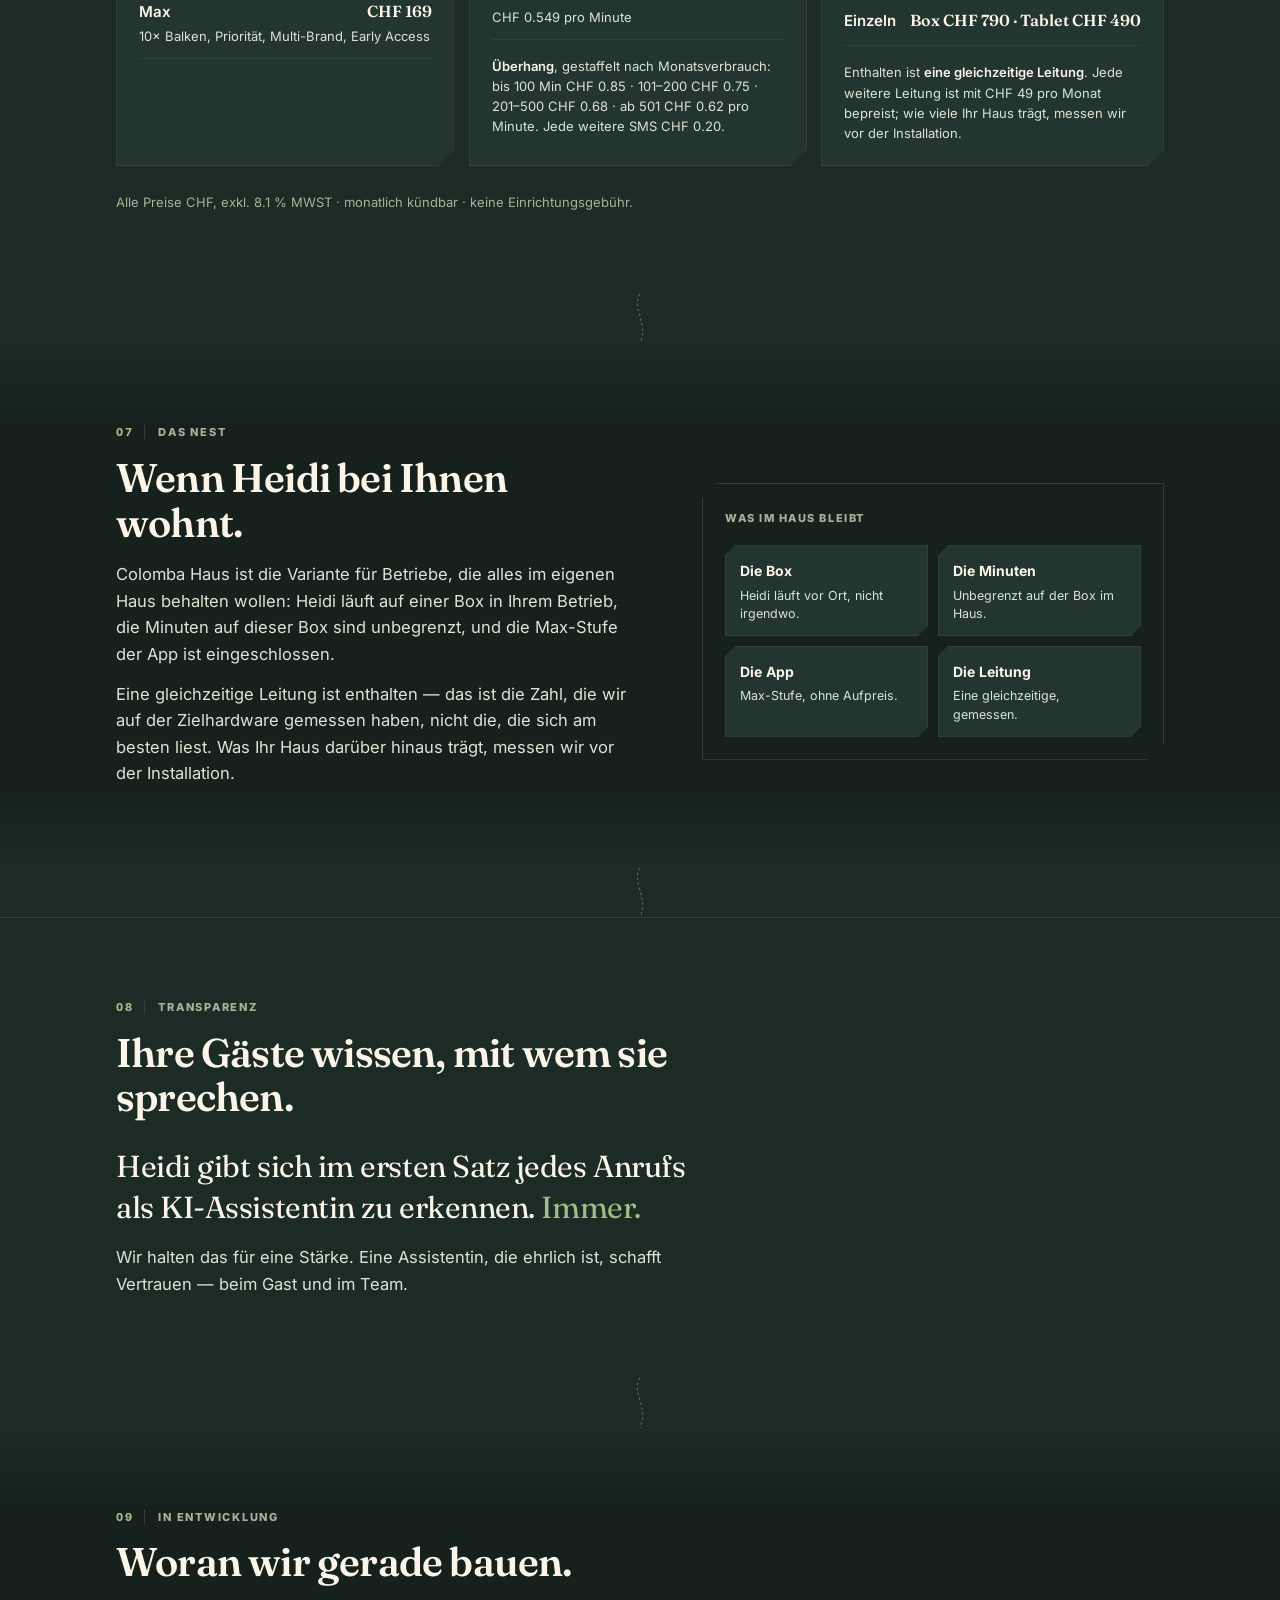
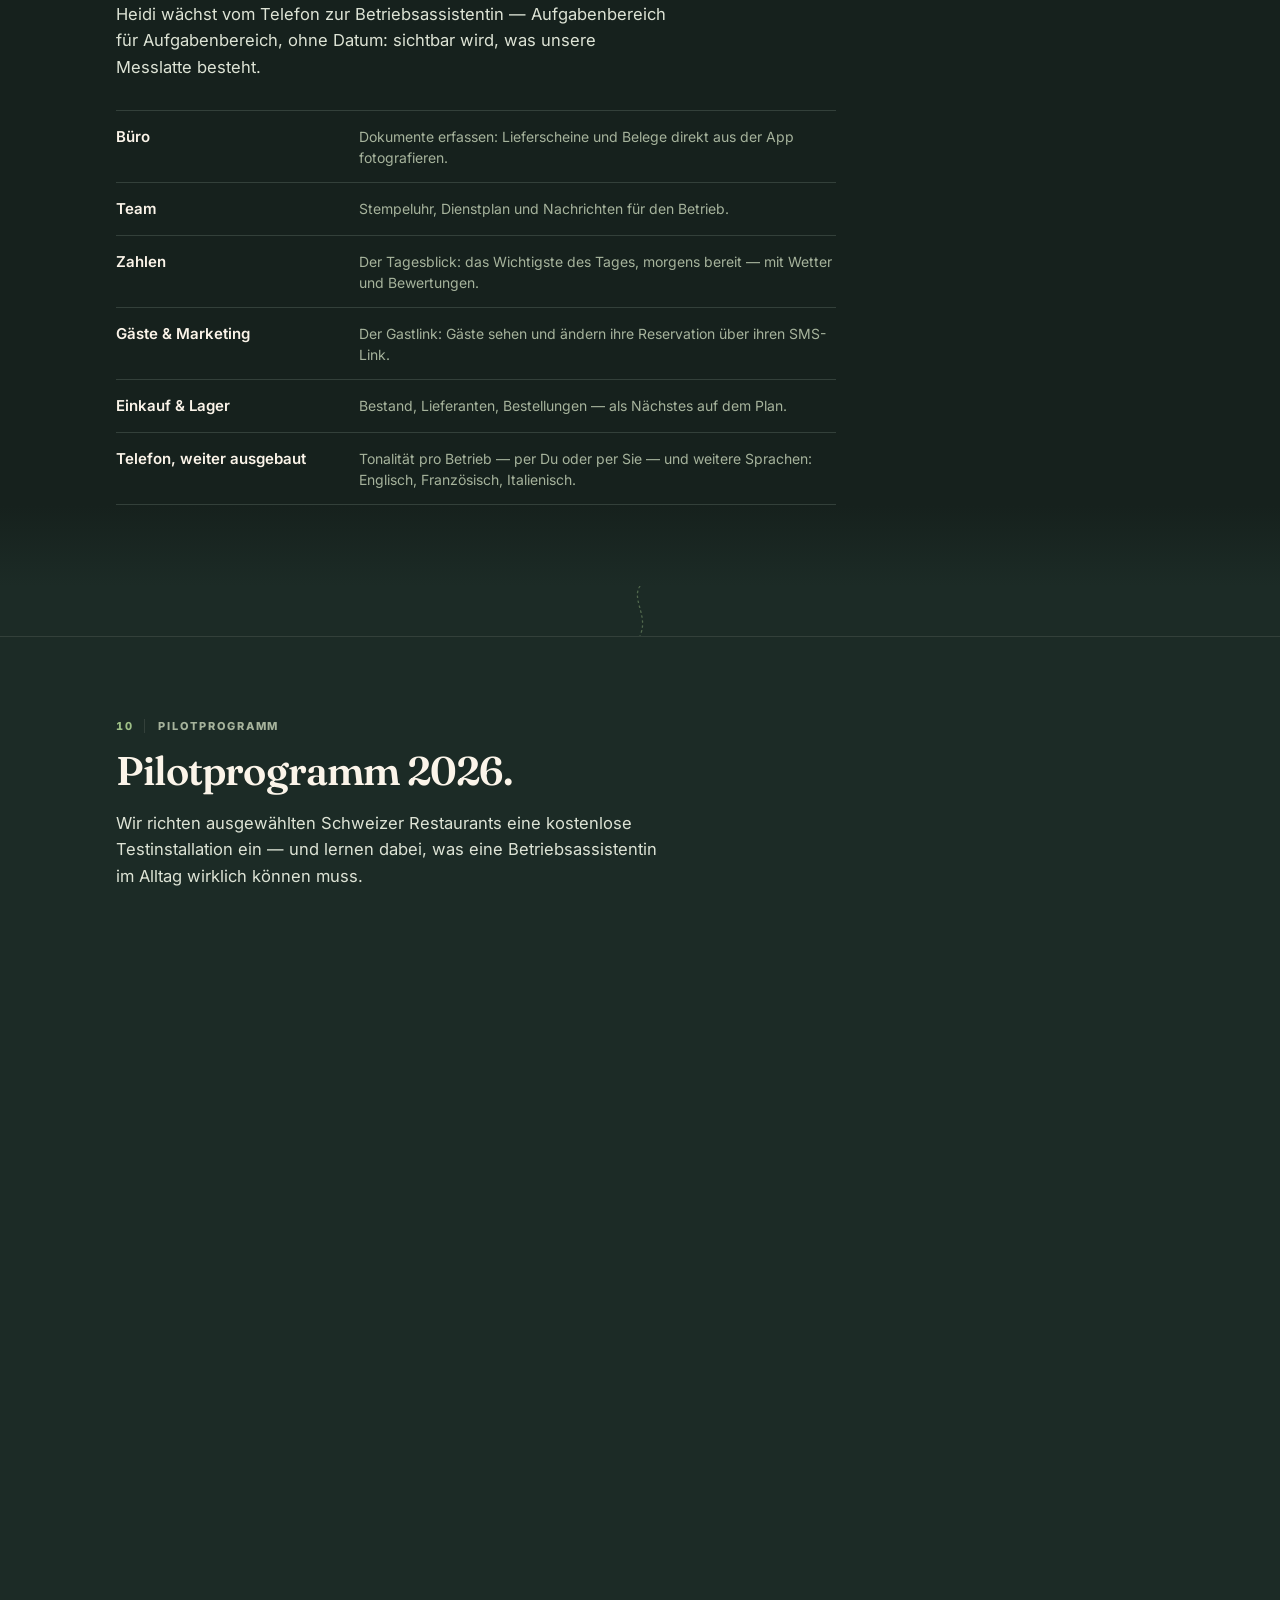
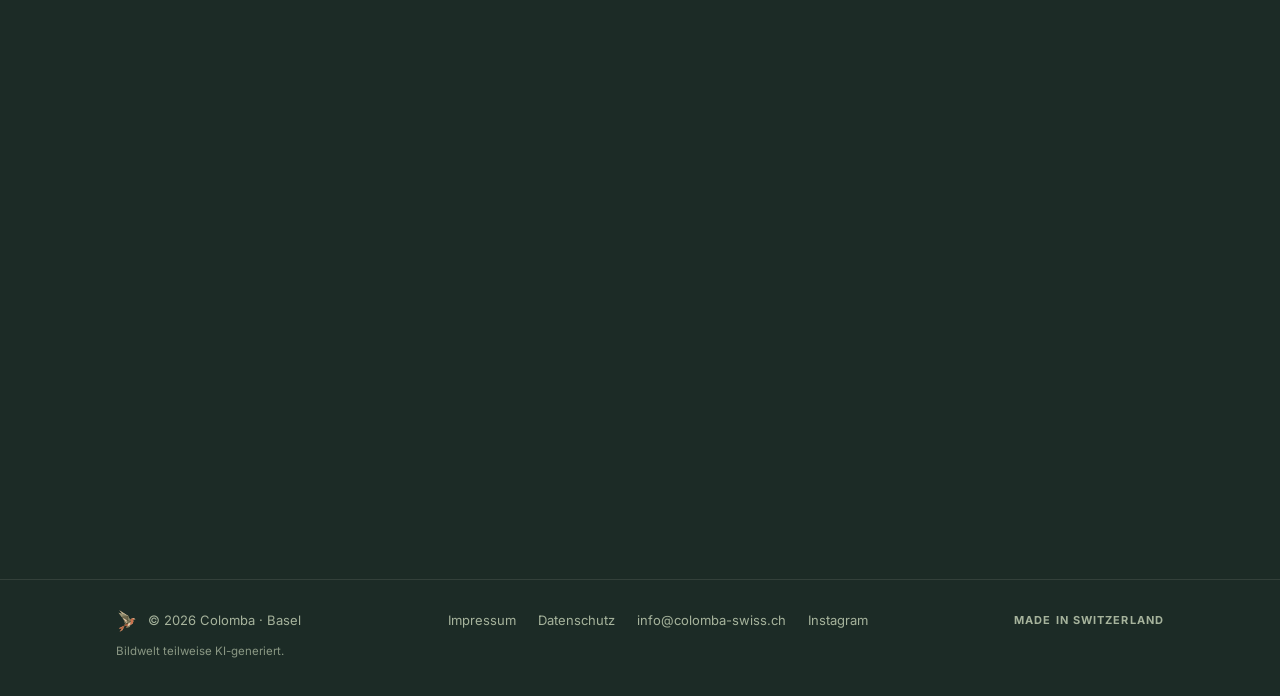
==== commit 5a6604f4: "pilot-cta: Stufe 0 — Anruf + Adresse kopieren, mailto als Nebenlink — docs/revenue/website-pilot-anf" ====
--- a/index.html
+++ b/index.html
@@ -445,6 +445,21 @@
   margin: 0; color: var(--cream); text-wrap: pretty;
 }
 .pilot-final .after { margin: 18px 0 0; font-size: 15px; color: var(--text); }
+/* Pilotanfrage — zwei Wege, beide ohne Umweg: Anruf (tel:) und die Adresse
+   sichtbar zum Kopieren; mailto: bleibt als Nebenlink fuer alle, deren
+   Mailprogramm eingerichtet ist. Kein Formular, kein Fremdanbieter. */
+.anfrage { display: grid; grid-template-columns: 1fr 1fr; gap: 14px; margin: 20px 0 0; }
+@media (max-width: 720px) { .anfrage { grid-template-columns: 1fr; } }
+.anfrage .cta-call { --cut: 12px; padding: 18px 20px; }
+.anfrage .cta-call .big { font-size: 18px; line-height: 1.3; }
+.anfrage .cta-call .tel { margin-top: 8px; }
+.anfrage-aktionen { display: flex; gap: 12px; align-items: center; flex-wrap: wrap; margin-top: 14px; }
+.anfrage-aktionen .btn { --cut: 9px; padding: 9px 14px; font-size: 14px; cursor: pointer; }
+.anfrage-aktionen .btn.ok { background: var(--cream); border-color: var(--cream); }
+.anfrage-link { font-size: 14px; color: var(--sage); border-bottom: 1px solid rgba(157, 190, 134, .4); padding-bottom: 1px; }
+.anfrage-link:hover { color: var(--cream); }
+.anfrage-wer { display: block; margin-top: 6px; font-size: 14px; color: var(--sage); }
+.anfrage-hinweis { margin: 16px 0 0; font-size: 14px; color: var(--sage); }
 
 /* -------------------------------------------------------------- footer */
 footer.site {
@@ -1005,7 +1020,7 @@
     <div class="rail cut rv">
       <p class="rail-title">So läuft es</p>
       <ul class="kommt">
-        <li><b>1 · Anfrage</b><span>Eine Zeile per E-Mail genügt.</span></li>
+        <li><b>1 · Anfrage</b><span>Ein Anruf oder eine Zeile per E-Mail genügt.</span></li>
         <li><b>2 · Gespräch</b><span>Wir schauen gemeinsam, ob Heidi zu Ihrem Betrieb passt.</span></li>
         <li><b>3 · Einrichtung</b><span>Wissensbasis und Tischplan in rund 30 Minuten; die Umleitung je nach Anbieter.</span></li>
         <li><b>4 · Heidi nimmt ab</b><span>Sie hören mit und korrigieren, was nicht passt.</span></li>
@@ -1013,9 +1028,24 @@
       </ul>
     </div>
 
-    <div class="pilot-final cut rv">
+    <div class="pilot-final cut rv" id="anfrage">
       <p class="big">Ein Pilotplatz ist ein Gespräch entfernt.</p>
-      <p class="after"><a class="btn cut" href="mailto:info@colomba-swiss.ch?subject=Pilotplatz%20anfragen">Pilotplatz anfragen</a></p>
+      <div class="anfrage">
+        <a class="cta-call cut" href="tel:+41782191490">
+          <span class="big">Anrufen</span>
+          <span class="tel">+41 78 219 14 90</span>
+          <span class="anfrage-wer">Roman Gerčák, Gründer</span>
+        </a>
+        <div class="cta-call cut">
+          <span class="big">Oder eine Zeile per E-Mail</span>
+          <span class="tel" id="anfrage-adresse">info@colomba-swiss.ch</span>
+          <span class="anfrage-aktionen">
+            <button type="button" class="btn cut" id="anfrage-kopieren" hidden>Adresse kopieren</button>
+            <a class="anfrage-link" href="mailto:info@colomba-swiss.ch?subject=Pilotplatz%20anfragen&amp;body=Betrieb%3A%20%0AOrt%3A%20%0ATelefon%3A%20%0A">Im Mailprogramm öffnen</a>
+          </span>
+        </div>
+      </div>
+      <p class="anfrage-hinweis">Es antwortet ein Mensch — Roman meldet sich persönlich.</p>
     </div>
     </div>
   </section>
